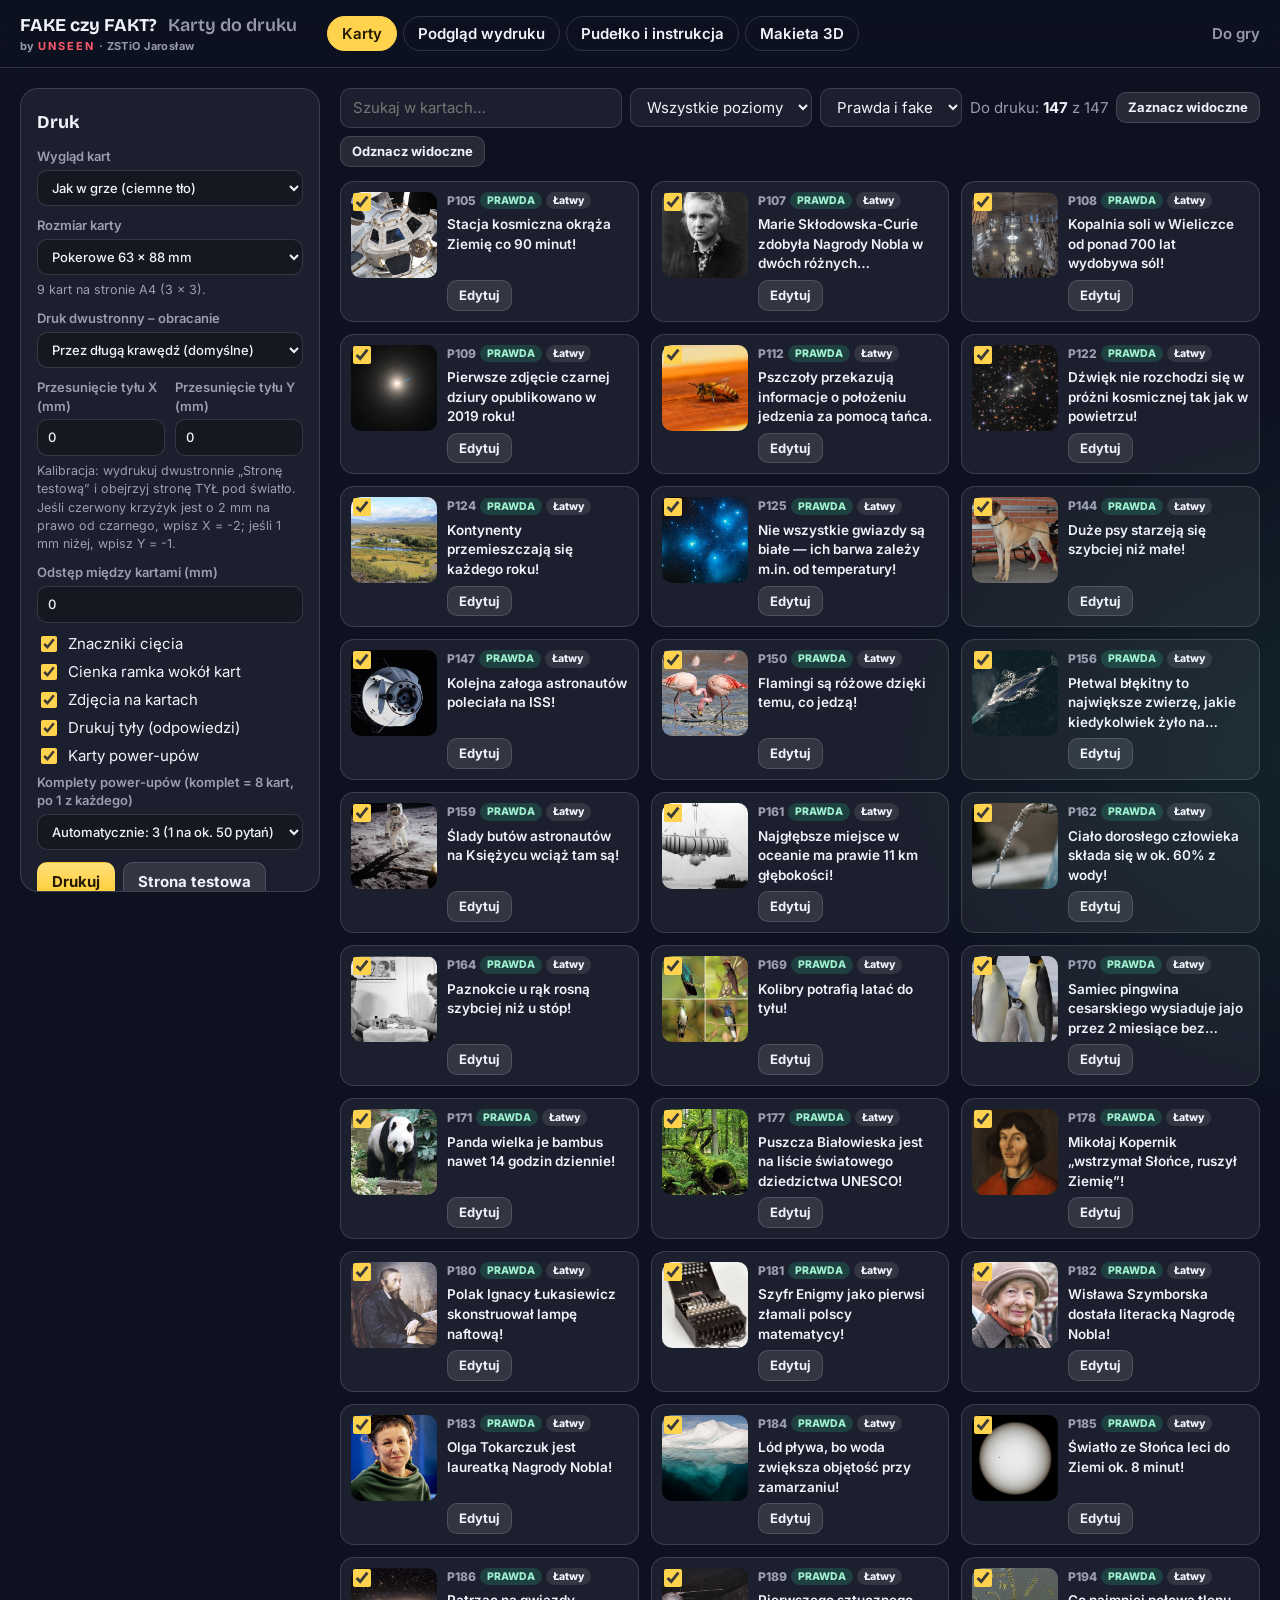
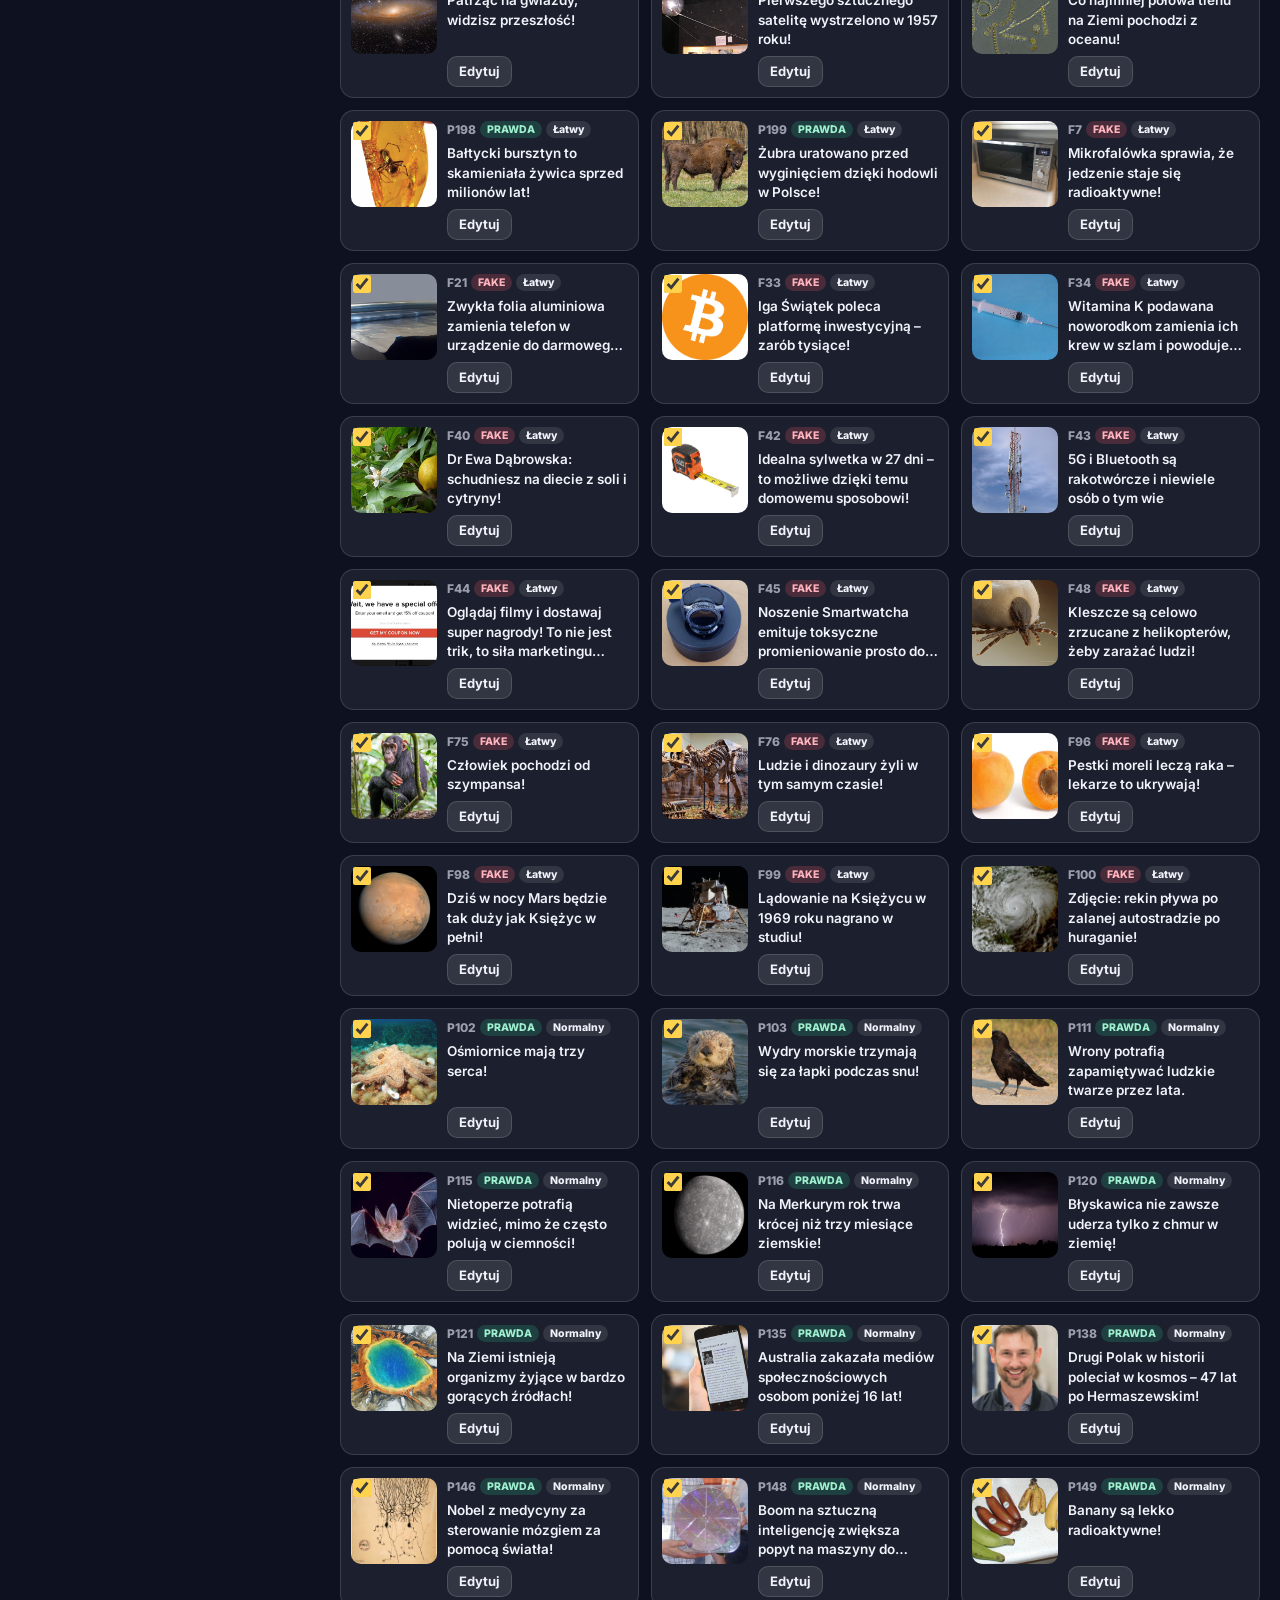
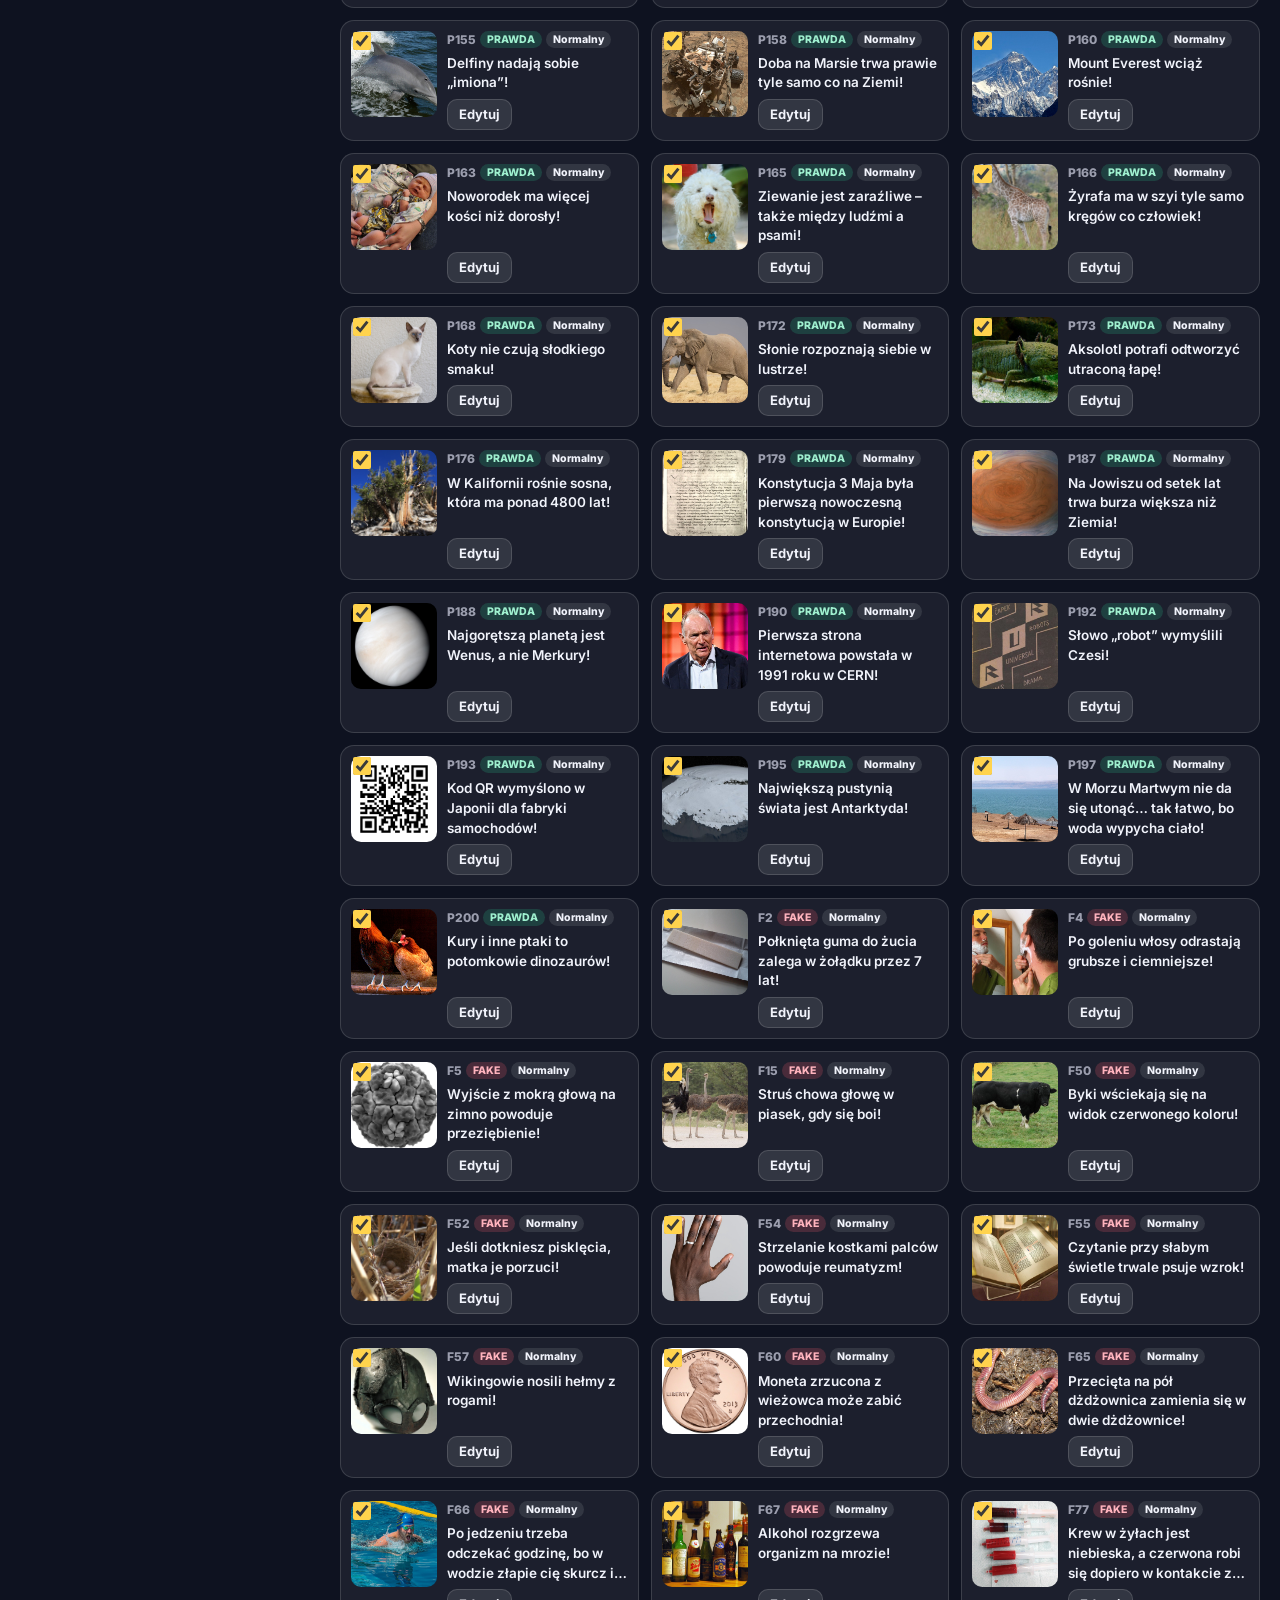
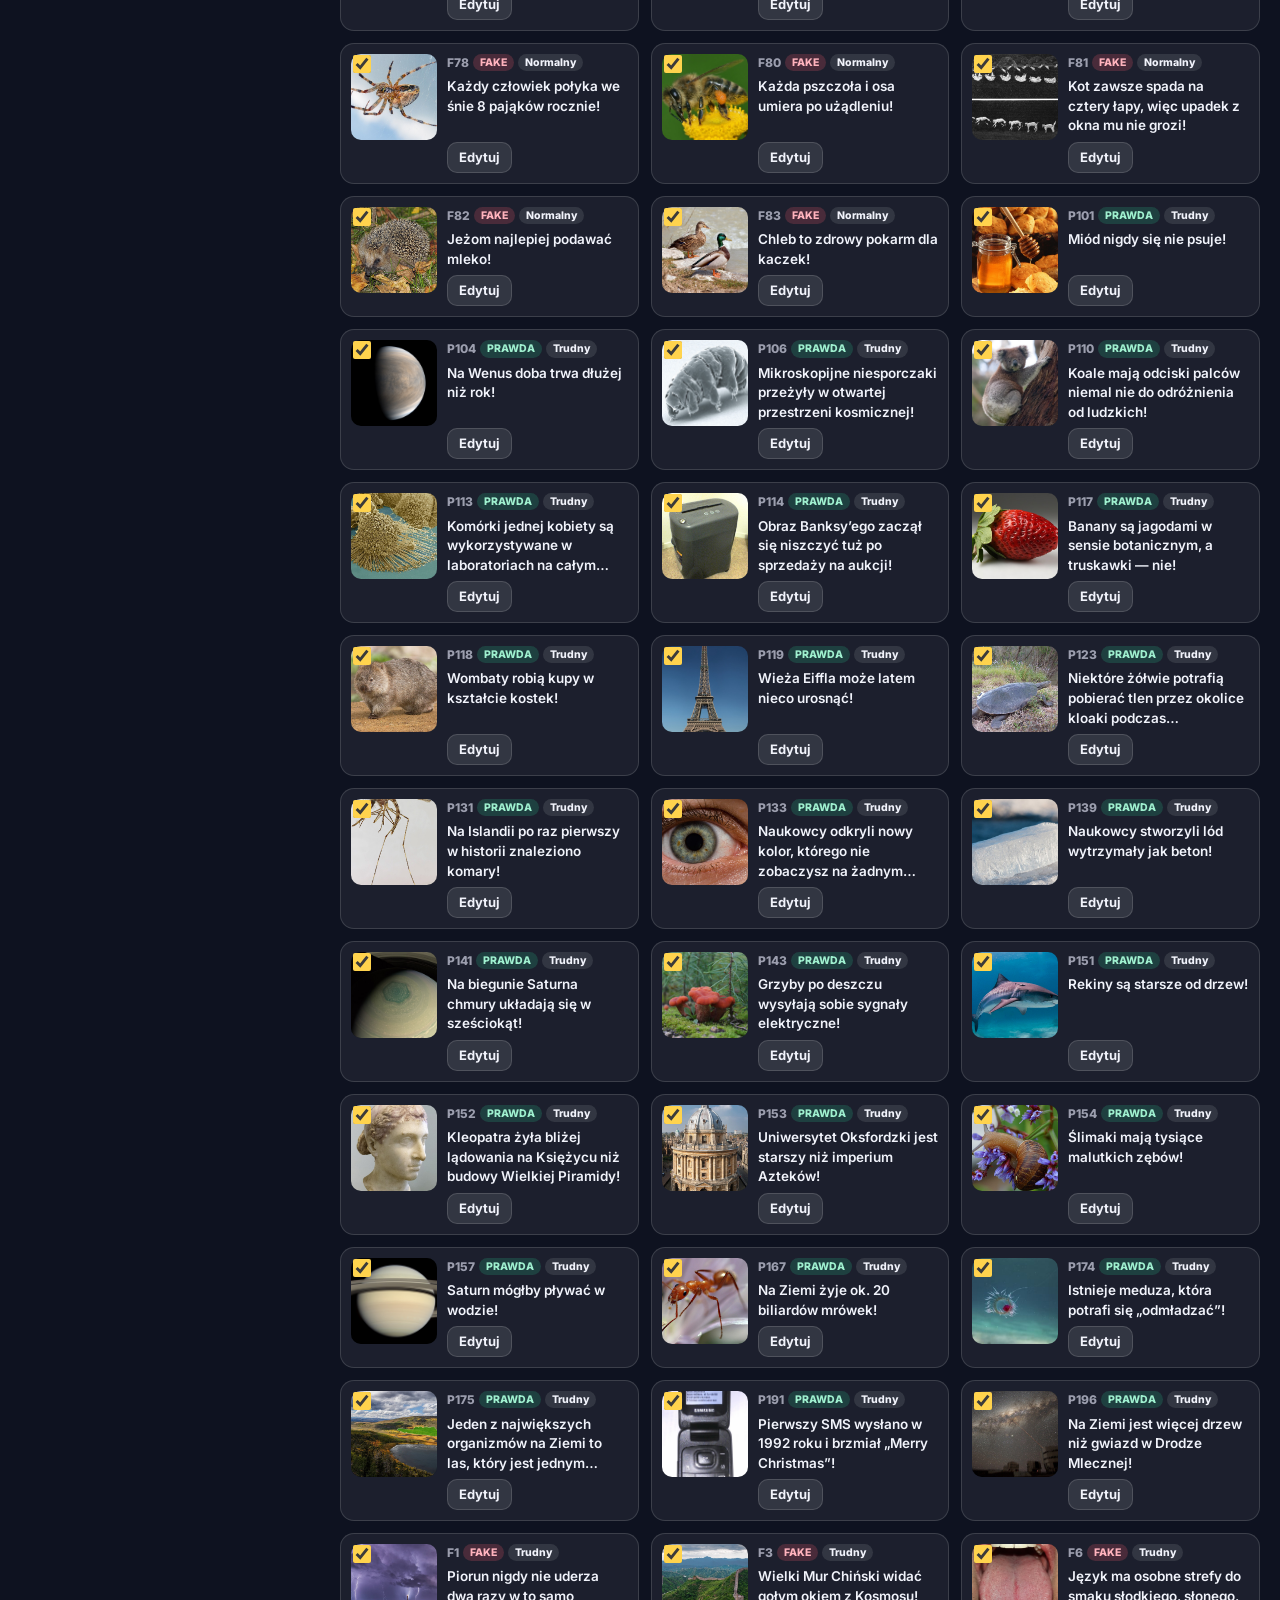
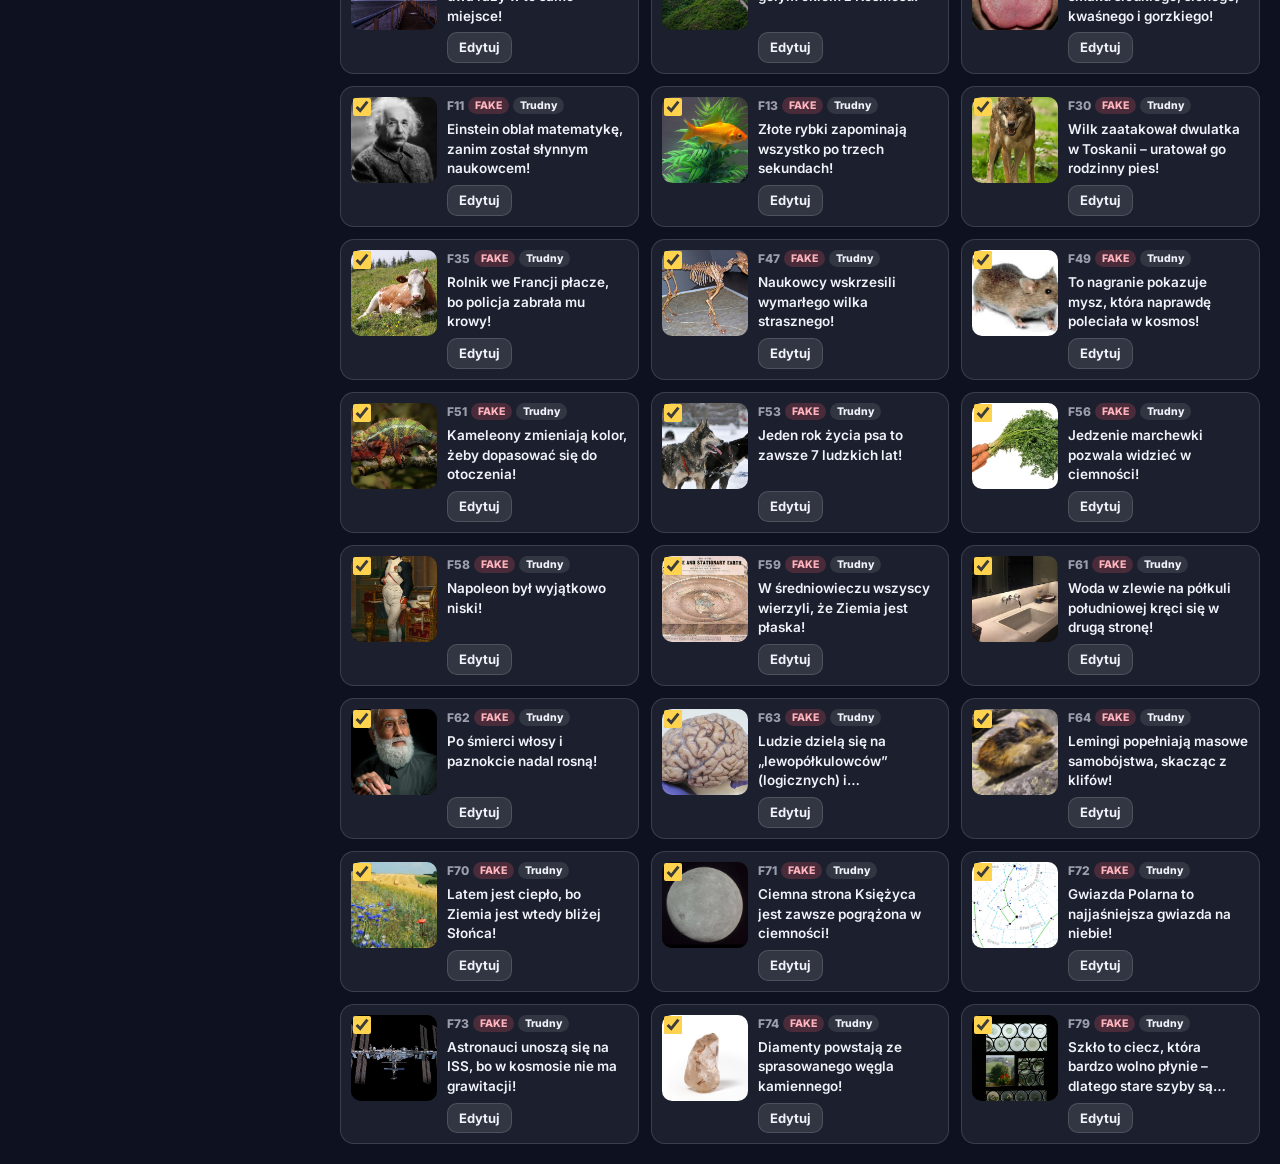
==== admin.html @ ab2c1db5 "Ikona strony z logo gry (F z ułamkiem E/T) favicon.ico, ikony PNG 32/192 i apple-touch-icon w kolora" ====
<!DOCTYPE html>
<html lang="pl">
<head>
  <meta charset="UTF-8">
  <meta name="viewport" content="width=device-width, initial-scale=1.0">
  <meta name="robots" content="noindex, nofollow">
  <meta name="author" content="UNSEEN – ZSTiO Jarosław">
  <title>Karty do druku – FAKE czy FAKT?</title>
  <link rel="icon" href="favicon.ico" sizes="48x48">
  <link rel="icon" type="image/png" sizes="32x32" href="ikona-32.png">
  <link rel="icon" type="image/png" sizes="192x192" href="ikona-192.png">
  <link rel="apple-touch-icon" href="apple-touch-icon.png">
  <link rel="preconnect" href="https://fonts.googleapis.com">
  <link rel="preconnect" href="https://fonts.gstatic.com" crossorigin>
  <link href="https://fonts.googleapis.com/css2?family=Bricolage+Grotesque:opsz,wght@12..96,600;12..96,700;12..96,800&family=Inter:wght@400;500;600;700&display=swap" rel="stylesheet">
  <link rel="stylesheet" href="admin.css?v=29">
</head>
<body>
  <header class="topbar no-print">
    <div class="brand"><b>FAKE czy FAKT?</b> <span>Karty do druku</span><small class="credit">by <b>UNSEEN</b> · ZSTiO Jarosław</small></div>
    <nav class="tabs" id="tabs">
      <button data-tab="cards" class="on">Karty</button>
      <button data-tab="preview">Podgląd wydruku</button>
      <button data-tab="extras">Pudełko i instrukcja</button>
      <button data-tab="makieta">Makieta 3D</button>
    </nav>
    <a class="back" href="./">Do gry</a>
  </header>

  <div class="layout no-print-layout">
    <aside class="side no-print" id="side"></aside>
    <main class="main">
      <section id="tab-cards" class="no-print"></section>
      <section id="tab-preview" hidden>
        <div class="preview-bar no-print" id="preview-bar"></div>
        <div class="sheets" id="sheets"></div>
      </section>
      <section id="tab-makieta" hidden>
        <div class="preview-bar no-print" id="makieta-bar"></div>
        <div id="makieta"></div>
      </section>
      <section id="tab-extras" hidden>
        <div class="preview-bar no-print" id="extras-bar"></div>
        <div class="sheets" id="extras"></div>
      </section>
    </main>
  </div>

  <dialog id="editor" class="editor no-print"></dialog>
  <input type="file" id="import-file" accept="application/json,.json" hidden>
  <div id="toast" class="toast no-print" role="status" aria-live="polite"></div>

  <script src="questions.js?v=29"></script>
  <script src="powerups.js?v=29"></script>
  <script src="dodatki.js?v=31"></script>
  <script src="makieta.js?v=29"></script>
  <script src="admin.js?v=29"></script>
</body>
</html>
---- admin.css ----
/* ═════════ Strona z kartami do druku ═════════ */
:root {
  --bg: #0e1220;
  --panel: rgba(255, 255, 255, .06);
  --panel-2: rgba(255, 255, 255, .1);
  --edge: rgba(255, 255, 255, .14);
  --text: #f1f3fb;
  --muted: rgba(235, 238, 255, .62);
  --fake: #ff5a6e;
  --real: #2fd69a;
  --accent: #ffd34d;
  /* kolory na wydruku */
  --ink: #15171c;
  --p-fake: #d6343b;
  --p-real: #12844f;
  --p-gold: #e8b100;
  color-scheme: dark;
}
* { box-sizing: border-box; }
html, body { margin: 0; }
body {
  font-family: Inter, system-ui, -apple-system, Segoe UI, Roboto, sans-serif;
  background:
    radial-gradient(900px 500px at 0% -10%, rgba(255, 90, 110, .14), transparent 60%),
    radial-gradient(900px 600px at 110% 10%, rgba(47, 214, 154, .1), transparent 60%),
    var(--bg);
  color: var(--text);
  font-size: 15px;
  line-height: 1.45;
  min-height: 100vh;
}
button, input, select, textarea { font: inherit; color: inherit; }
[hidden] { display: none !important; }

/* ── pasek górny ── */
.topbar {
  position: sticky; top: 0; z-index: 5; display: flex; align-items: center; gap: 18px; padding: 12px 20px;
  background: rgba(14, 18, 32, .85); backdrop-filter: blur(14px); -webkit-backdrop-filter: blur(14px); border-bottom: 1px solid var(--edge);
}
.brand { font-family: "Bricolage Grotesque", Inter, sans-serif; font-size: 18px; }
.brand span { color: var(--muted); margin-left: 6px; font-weight: 600; }
.brand .credit { display: block; font-family: Inter, sans-serif; font-size: 11px; font-weight: 700; letter-spacing: .04em; color: var(--muted); margin-top: 1px; }
.brand .credit b { color: var(--fake); letter-spacing: .18em; }
.tabs { display: flex; gap: 6px; margin-left: 12px; }
.tabs button { background: transparent; border: 1px solid var(--edge); border-radius: 999px; padding: 6px 14px; cursor: pointer; font-weight: 600; }
.tabs button.on { background: var(--accent); color: #241a00; border-color: var(--accent); }
.back { margin-left: auto; color: var(--muted); text-decoration: none; font-weight: 600; }
.back:hover { color: var(--text); }

.layout { display: grid; grid-template-columns: 300px 1fr; gap: 20px; padding: 20px; align-items: start; }
.side { position: sticky; top: 76px; max-height: calc(100vh - 96px); overflow: auto; background: var(--panel); border: 1px solid var(--edge); border-radius: 18px; padding: 16px; }
.side h2 { font-family: "Bricolage Grotesque", Inter, sans-serif; font-size: 18px; margin: 4px 0 12px; }
.side h2:not(:first-child) { margin-top: 22px; }
.fld { display: block; font-size: 13px; font-weight: 600; color: var(--muted); margin-bottom: 10px; }
.fld input, .fld select, .fld textarea {
  display: block; width: 100%; margin-top: 4px; padding: 8px 10px; border-radius: 10px;
  background: rgba(0, 0, 0, .25); border: 1px solid var(--edge); color: var(--text); font-weight: 500;
}
.fld textarea { resize: vertical; line-height: 1.4; }
.fld input:focus, .fld select:focus, .fld textarea:focus { outline: none; border-color: var(--accent); }
.fld.inline { display: flex; align-items: center; justify-content: space-between; gap: 10px; }
.fld.inline input { width: 70px; margin: 0; }
.row2 { display: grid; grid-template-columns: 1fr 1fr; gap: 10px; }
.chk { display: flex; align-items: center; gap: 8px; margin: 6px 0; cursor: pointer; }
.chk input { width: 16px; height: 16px; accent-color: var(--accent); }
.hint { font-size: 12.5px; color: var(--muted); margin: -4px 0 10px; }
.btns { display: flex; gap: 8px; flex-wrap: wrap; margin-top: 12px; }
.btns.col { flex-direction: column; }
.btn {
  border: 1px solid var(--edge); background: var(--panel-2); border-radius: 10px; padding: 8px 14px; font-weight: 700; cursor: pointer;
  transition: filter .15s, background .15s;
}
.btn:hover { background: rgba(255, 255, 255, .16); }
.btn.primary { background: linear-gradient(180deg, #ffe07a, #ffc928); color: #241a00; border-color: transparent; }
.btn.primary:hover { filter: brightness(1.06); }
.btn.danger { color: #ffb3bd; border-color: rgba(255, 90, 110, .45); }
.btn.small { padding: 5px 11px; font-size: 13px; }

/* ── lista kart ── */
.filters { display: flex; flex-wrap: wrap; gap: 8px; align-items: center; margin-bottom: 14px; }
.filters input[type=search], .filters select { padding: 8px 12px; border-radius: 10px; background: var(--panel); border: 1px solid var(--edge); }
.filters input[type=search] { min-width: 240px; flex: 1; }
.count { color: var(--muted); margin-left: auto; }
.count b { color: var(--text); }
.grid { display: grid; grid-template-columns: repeat(auto-fill, minmax(260px, 1fr)); gap: 12px; }
.item { position: relative; display: flex; gap: 10px; background: var(--panel); border: 1px solid var(--edge); border-radius: 14px; padding: 10px; transition: opacity .15s; }
.item.off { opacity: .45; }
.pick { position: absolute; top: 8px; left: 8px; z-index: 1; }
.pick input { width: 18px; height: 18px; accent-color: var(--accent); cursor: pointer; }
.mini { flex: none; width: 86px; height: 86px; border-radius: 10px; overflow: hidden; background: rgba(0, 0, 0, .3); cursor: pointer; }
.mini img { width: 100%; height: 100%; object-fit: cover; display: block; }
.noimg { height: 100%; display: grid; place-items: center; font-size: 11px; color: var(--muted); text-align: center; }
.meta { min-width: 0; display: flex; flex-direction: column; gap: 6px; }
.tags { display: flex; flex-wrap: wrap; gap: 4px; align-items: center; }
.nr { font-weight: 800; font-size: 12px; color: var(--muted); }
.tag { font-size: 10.5px; font-weight: 800; padding: 1px 7px; border-radius: 999px; background: var(--panel-2); }
.tag.fake { background: rgba(255, 90, 110, .2); color: #ffb3bd; }
.tag.real { background: rgba(47, 214, 154, .18); color: #9ff0cf; }
.tag.edit { background: rgba(255, 211, 77, .2); color: var(--accent); }
.tx { margin: 0; font-size: 13.5px; font-weight: 600; display: -webkit-box; -webkit-line-clamp: 3; -webkit-box-orient: vertical; overflow: hidden; }
.meta .btn { align-self: flex-start; margin-top: auto; }
.empty { color: var(--muted); }

/* ── podgląd wydruku ── */
.preview-bar { display: flex; flex-wrap: wrap; gap: 10px 14px; align-items: center; margin-bottom: 14px; }
.preview-bar .hint { margin: 0; flex-basis: 100%; }
.testinfo { color: var(--accent); }
.sheets { display: flex; flex-direction: column; align-items: center; gap: 28px; zoom: .62; padding-bottom: 40px; }
.sheet {
  position: relative; width: 210mm; height: 297mm; background: #fff; overflow: hidden; flex: none;
  box-shadow: 0 10px 40px rgba(0, 0, 0, .5);
}
.sheet::before {
  content: attr(data-label); position: absolute; top: -26px; left: 0; font: 700 15px Inter, sans-serif; color: var(--muted);
}
.sheet { overflow: visible; }
.sheet-in { position: absolute; inset: 0; }
.cell { position: absolute; overflow: hidden; }
.sheet.outline .cell { outline: 0.2mm solid #c8c8c8; outline-offset: -0.1mm; }
.mark { position: absolute; background: #000; }
.sheet-foot { position: absolute; bottom: 5mm; font: 600 7pt Inter, sans-serif; color: #a3a6ad; letter-spacing: .04em; white-space: nowrap; }
.mark.v { width: 0.2mm; }
.mark.h { height: 0.2mm; }

/* ═════════ Karta (w milimetrach i punktach – tak samo na ekranie i na papierze) ═════════
   Dwa warianty: .dark – jak w grze (granat, czerwono-zielona poświata, biały „post”),
                 .light – oszczędny (białe tło, mniej tuszu). */
.card {
  position: relative; width: 100%; height: 100%; overflow: hidden;
  font-family: Inter, sans-serif; display: flex; flex-direction: column; padding: 3mm 3.2mm 2.6mm;
  -webkit-print-color-adjust: exact; print-color-adjust: exact;
  --c-bg: #fff; --c-text: var(--ink); --c-muted: #7a7f8c; --c-line: #e1e3ea;
  background: var(--c-bg); color: var(--c-text);
}
.card.dark {
  --c-text: #f1f3fb; --c-muted: rgba(235, 238, 255, .62); --c-line: rgba(255, 255, 255, .16);
  background:
    radial-gradient(48mm 42mm at 0% 0%, rgba(255, 90, 110, .55), transparent 72%),
    radial-gradient(52mm 46mm at 100% 100%, rgba(47, 214, 154, .42), transparent 72%),
    radial-gradient(40mm 40mm at 100% 0%, rgba(120, 90, 255, .22), transparent 70%),
    #0e1220;
}
.c-top { display: flex; justify-content: space-between; align-items: center; flex: none; }
.c-logo { font-family: "Bricolage Grotesque", Inter, sans-serif; font-weight: 800; font-size: 10pt; letter-spacing: -.03em; display: inline-flex; align-items: center; line-height: 1; color: var(--c-text); }
.c-frac { display: inline-flex; flex-direction: column; align-items: center; font-size: 5.6pt; line-height: .9; margin-left: .3mm; }
.c-frac i { font-style: normal; }
.c-frac .e { color: var(--p-fake); }
.c-frac .t { color: var(--p-real); }
.dark .c-frac .e { color: #ff6b7d; }
.dark .c-frac .t { color: #3ee0a5; }
.c-frac b { display: block; width: 2.6mm; height: .35mm; background: currentColor; margin: .25mm 0; }
.c-title { font-family: "Bricolage Grotesque", Inter, sans-serif; font-weight: 800; font-size: 9.5pt; letter-spacing: -.01em; line-height: 1; white-space: nowrap; }
.c-title .f { color: var(--p-fake); }
.c-title .t { color: var(--p-real); }
.c-title .czy { font-family: Inter, sans-serif; font-size: 6.5pt; font-weight: 700; color: var(--c-muted); }
.dark .c-title .f { color: #ff6b7d; }
.dark .c-title .t { color: #3ee0a5; }
.c-nr { font-size: 6.3pt; font-weight: 700; color: var(--c-muted); letter-spacing: .04em; }
.c-foot { display: flex; align-items: center; gap: 1.2mm; font-size: 5.4pt; color: var(--c-muted); margin-top: 1.6mm; flex: none; }
.c-credit { margin-left: auto; font-size: 5pt; font-weight: 700; letter-spacing: .03em; color: var(--c-muted); font-style: normal; white-space: nowrap; }
.c-credit b { font-weight: 800; color: var(--p-fake); letter-spacing: .14em; }
.dark .c-credit b { color: #ff6b7d; }
.c-lvl { display: inline-flex; gap: .6mm; }
.c-lvl i { width: 1.6mm; height: 1.6mm; border-radius: 50%; border: .25mm solid currentColor; }
.c-lvl i.on { background: currentColor; }

/* przód pytania: biały „post” jak w grze */
.c-post { flex: 1 1 auto; min-height: 0; display: flex; flex-direction: column; margin-top: 2.2mm; }
.dark .c-post {
  background: #f7f8fc; color: var(--ink); border-radius: 2.6mm; padding: 2.4mm 2.4mm 2.2mm;
  box-shadow: 0 1.2mm 3mm rgba(0, 0, 0, .35);
}
.c-author { display: flex; align-items: center; gap: 1.6mm; margin-bottom: 1.6mm; flex: none; }
.c-av { width: 5.4mm; height: 5.4mm; border-radius: 50%; display: grid; place-items: center; color: #fff; font-weight: 800; font-size: 7pt; flex: none; }
.c-who { display: flex; flex-direction: column; line-height: 1.15; min-width: 0; }
.c-who b { font-size: 6.8pt; }
.c-who small { font-size: 5.6pt; color: #7a7f8c; }
/* tekst ma stałe miejsce (maks. 26 mm, czcionka zmniejsza się, gdy trzeba); zdjęcie wypełnia resztę */
.c-text { font-family: "Bricolage Grotesque", Inter, sans-serif; font-weight: 700; line-height: 1.18; letter-spacing: -.01em; flex: none; overflow: hidden; max-height: 26mm; }
.no-img .c-text { flex: 1 1 auto; max-height: none; }
.c-img { flex: 1 1 0; min-height: 12mm; margin-top: 2mm; border-radius: 1.8mm; overflow: hidden; background: #e6e9f2; }
.c-img img { width: 100%; height: 100%; object-fit: cover; display: block; }
.c-ask { display: flex; align-items: center; justify-content: center; gap: 1.6mm; flex: none; padding-top: 2mm; }
.c-ask span { font-weight: 800; font-size: 7.2pt; padding: 1mm 2.4mm; border-radius: 1.4mm; }
.c-ask .czy { font-size: 6pt; color: var(--c-muted); padding: 0; font-weight: 600; }
.light .c-ask .f { color: var(--p-fake); border: .35mm solid var(--p-fake); }
.light .c-ask .r { color: var(--p-real); border: .35mm solid var(--p-real); }
.dark .c-ask .f { background: linear-gradient(180deg, #ff7f8e, #f2445b); color: #fff; }
.dark .c-ask .r { background: linear-gradient(180deg, #5af0bb, #1fc887); color: #00331f; }

/* tył pytania */
.light.q-back { border-top: 3mm solid var(--p-fake); padding-top: 2.4mm; }
.light.q-back.real { border-top-color: var(--p-real); }
.b-stamp {
  align-self: center; margin: 3mm 0; transform: rotate(-6deg); flex: none;
  font-family: "Bricolage Grotesque", Inter, sans-serif; font-weight: 800; font-size: 17pt; letter-spacing: .04em;
  padding: .6mm 4mm; border: .9mm solid var(--p-fake); color: var(--p-fake); border-radius: 1.6mm;
}
.q-back.real .b-stamp { color: var(--p-real); border-color: var(--p-real); }
.dark .b-stamp { background: #f7f8fc; box-shadow: 0 1mm 3mm rgba(0, 0, 0, .35); }
.b-panel { flex: 1 1 auto; min-height: 0; display: flex; flex-direction: column; }
.dark .b-panel {
  background: rgba(255, 255, 255, .09); border: .3mm solid rgba(255, 255, 255, .2); border-radius: 2.4mm; padding: 2.2mm 2.4mm;
  box-shadow: inset 0 .3mm 0 rgba(255, 255, 255, .18);
}
.b-text { flex: 1 1 auto; min-height: 0; overflow: hidden; line-height: 1.32; }
.b-text b { font-weight: 800; }
.dark .b-text b { color: #ffd34d; }
.b-src { flex: none; font-size: 6pt; color: var(--c-muted); margin-top: 1.8mm; padding-top: 1.2mm; border-top: .25mm solid var(--c-line); word-break: break-all; }

/* power-upy */
.pu-front .pu-panel { flex: 1 1 auto; min-height: 0; display: flex; flex-direction: column; align-items: center; text-align: center; margin-top: 2.4mm; padding: 2mm 2.4mm; border-radius: 2.6mm; }
.light.pu-front { border: 1.6mm solid var(--p-real); padding: 2mm 2.4mm 2mm; }
.light.pu-front.atak { border-color: var(--p-fake); }
.light.pu-front .pu-panel { margin-top: 0; padding: 0; }
.dark.pu-front .pu-panel {
  background: rgba(255, 255, 255, .09); border: .4mm solid rgba(47, 214, 154, .7);
  box-shadow: inset 0 .3mm 0 rgba(255, 255, 255, .2), 0 0 4mm rgba(47, 214, 154, .25);
}
.dark.pu-front.atak .pu-panel { border-color: rgba(255, 90, 110, .75); box-shadow: inset 0 .3mm 0 rgba(255, 255, 255, .2), 0 0 4mm rgba(255, 90, 110, .25); }
.pu-ico { font-size: 28pt; line-height: 1; margin: 4mm 0 2.6mm; }
.pu-nm { font-family: "Bricolage Grotesque", Inter, sans-serif; font-weight: 800; font-size: 13pt; line-height: 1.1; }
.pu-ds { flex: 1 1 auto; min-height: 0; overflow: hidden; margin-top: 2mm; line-height: 1.3; color: var(--c-muted); }
.light .pu-ds { color: #333844; }
.pu-tp { flex: none; font-size: 6.3pt; font-weight: 800; text-transform: uppercase; letter-spacing: .06em; color: var(--p-real); }
.pu-front.atak .pu-tp { color: var(--p-fake); }
.dark .pu-tp { color: #3ee0a5; }
.dark.pu-front.atak .pu-tp { color: #ff6b7d; }
.pu-back { padding: 0; }
.pb-in {
  position: absolute; inset: 0; display: flex; flex-direction: column; align-items: center; justify-content: center; gap: 2mm;
  background:
    radial-gradient(40mm 36mm at 0% 0%, rgba(255, 90, 110, .5), transparent 72%),
    radial-gradient(44mm 40mm at 100% 100%, rgba(47, 214, 154, .4), transparent 72%),
    #151a33;
  color: #fff;
}
.light .pb-in { background: #fff; color: var(--ink); border: 1.6mm solid var(--ink); }
.pb-in > span { font-size: 26pt; }
.pb-in > b { font-family: "Bricolage Grotesque", Inter, sans-serif; font-size: 15pt; letter-spacing: .14em; }
.pb-in .c-logo { color: inherit; font-size: 17pt; }
.pb-in .c-credit { position: absolute; bottom: 3mm; left: 0; right: 0; text-align: center; margin: 0; color: inherit; opacity: .7; }
.pb-in .c-credit b { color: #ff6b7d; }
.light .pb-in .c-credit b { color: var(--p-fake); }

/* strona testowa: krzyżyk na środku każdej karty */
.card.test { align-items: center; justify-content: center; gap: 3mm; border: .3mm dashed #999; }
.card.test b { font-size: 12pt; }
.card.test.back b { color: var(--p-fake); }
.cross { position: relative; width: 20mm; height: 20mm; }
.cross::before, .cross::after { content: ""; position: absolute; background: #000; }
.cross::before { left: 50%; top: 0; bottom: 0; width: .3mm; transform: translateX(-50%); }
.cross::after { top: 50%; left: 0; right: 0; height: .3mm; transform: translateY(-50%); }
.card.test.back .cross::before, .card.test.back .cross::after { background: var(--p-fake); }

/* ── edytor ── */
.editor { border: 1px solid var(--edge); border-radius: 18px; padding: 0; background: #151a2d; color: var(--text); width: min(980px, 96vw); max-height: 94vh; }
.editor::backdrop { background: rgba(0, 0, 0, .6); backdrop-filter: blur(3px); }
.ed { display: grid; grid-template-columns: 1fr auto; gap: 20px; padding: 20px; max-height: 94vh; overflow: auto; }
.ed h2 { font-family: "Bricolage Grotesque", Inter, sans-serif; margin: 0 0 6px; }
.ed h3 { font-size: 13px; text-transform: uppercase; letter-spacing: .08em; color: var(--accent); margin: 14px 0 8px; }
.ed-btns { display: flex; gap: 8px; flex-wrap: wrap; margin-top: 14px; }
.ed-btns .sp { flex: 1; }
.ed-prev { display: flex; flex-direction: column; gap: 14px; }
.pv-label { font-size: 12px; font-weight: 700; color: var(--muted); margin-bottom: 4px; }
.pv-card { background: transparent; border-radius: 2mm; overflow: hidden; box-shadow: 0 8px 24px rgba(0, 0, 0, .4); }

.toast {
  position: fixed; left: 50%; bottom: 24px; transform: translate(-50%, 20px); opacity: 0; pointer-events: none;
  background: rgba(0, 0, 0, .8); border: 1px solid var(--edge); padding: 10px 16px; border-radius: 12px; transition: opacity .2s, transform .2s; z-index: 20;
}
.toast.show { opacity: 1; transform: translate(-50%, 0); }

@media (max-width: 900px) {
  .layout { grid-template-columns: 1fr; }
  .side { position: static; max-height: none; }
  .ed { grid-template-columns: 1fr; }
  .sheets { zoom: .42; }
}

/* ═════════ Druk: tylko arkusze, w skali 1:1 ═════════ */
/* ═════════ Karty zasad ═════════ */
.rule .rule-panel { flex: 1 1 auto; min-height: 0; display: flex; flex-direction: column; margin-top: 2mm; border-radius: 2.4mm; padding: 2.2mm 2.4mm; }
.dark.rule .rule-panel { background: rgba(255, 255, 255, .09); border: .3mm solid rgba(255, 255, 255, .2); box-shadow: inset 0 .3mm 0 rgba(255, 255, 255, .18); }
.light.rule .rule-panel { border: .35mm solid #d9dce5; }
.rule-t { flex: none; font-family: "Bricolage Grotesque", Inter, sans-serif; font-weight: 800; font-size: 11.5pt; margin-bottom: 1.4mm; }
.dark .rule-t { color: #ffd34d; }
.rule-b { flex: 1 1 auto; min-height: 0; overflow: hidden; line-height: 1.32; }
.rule-b p { margin: 0 0 1.4mm; }
.rule-b ul, .rule-b ol { margin: 0 0 1.4mm; padding-left: 4mm; }
.rule-b li { margin-bottom: .6mm; }
.rule-b .f, .bx-name .f { color: #ff6b7d; }
.rule-b .r, .bx-name .r { color: #3ee0a5; }
.light .rule-b .f { color: var(--p-fake); }
.light .rule-b .r { color: var(--p-real); }
.r-lead { font-weight: 600; }
.r-meta { font-weight: 800; color: #ffd34d; }
.light .r-meta { color: #8a6d00; }

/* ═════════ Instrukcja A4 ═════════ */
.sheet.a4 { width: 210mm; height: 297mm; }
.instr { padding: 12mm 13mm 10mm; color: var(--ink); font-family: Inter, sans-serif; font-size: 8.6pt; line-height: 1.38; display: flex; flex-direction: column; -webkit-print-color-adjust: exact; print-color-adjust: exact; }
.i-head {
  display: flex; align-items: center; gap: 6mm; padding: 5mm 7mm; border-radius: 4mm; color: #f1f3fb; margin-bottom: 5mm;
  background: radial-gradient(70mm 40mm at 0% 0%, rgba(255, 90, 110, .55), transparent 72%), radial-gradient(80mm 50mm at 100% 100%, rgba(47, 214, 154, .45), transparent 72%), #0e1220;
}
.i-logo { font-family: "Bricolage Grotesque", Inter, sans-serif; font-weight: 800; font-size: 34pt; letter-spacing: -.04em; display: inline-flex; align-items: center; line-height: 1; }
.i-frac { display: inline-flex; flex-direction: column; align-items: center; font-size: .5em; line-height: .9; margin-left: .06em; letter-spacing: 0; }
.i-frac i { font-style: normal; }
.i-frac .e { color: #ff6b7d; }
.i-frac .t { color: #3ee0a5; }
.i-frac b { font: 700 .3em Inter, sans-serif; letter-spacing: .1em; display: flex; align-items: center; gap: .3em; margin: .2em 0 .25em; color: rgba(255, 255, 255, .7); }
.i-frac b::before, .i-frac b::after { content: ""; width: 1.2em; height: 1.5px; background: currentColor; }
.i-title { display: flex; flex-direction: column; gap: 1mm; }
.i-title b { font-family: "Bricolage Grotesque", Inter, sans-serif; font-size: 17pt; }
.i-title span { font-weight: 700; color: #ffd34d; }
.i-title small { font-size: 7.5pt; opacity: .8; }
.i-title small b, .i-foot b { font-size: inherit; color: #ff6b7d; }
.i-cols { columns: 2; column-gap: 7mm; flex: 1 1 auto; }
.instr section { break-inside: avoid; margin-bottom: 3.6mm; }
.instr h3 { font-family: "Bricolage Grotesque", Inter, sans-serif; font-size: 11.5pt; margin: 0 0 1.2mm; color: #0e1220; border-bottom: .4mm solid #ffd34d; padding-bottom: .6mm; }
.instr h3.f { border-color: var(--p-fake); color: var(--p-fake); }
.instr h3.r { border-color: var(--p-real); color: var(--p-real); }
.instr p { margin: 0 0 1.6mm; }
.instr ul, .instr ol { margin: 0 0 1.6mm; padding-left: 5mm; }
.instr li { margin-bottom: .8mm; }
.instr .f { color: var(--p-fake); }
.instr .r { color: var(--p-real); }
.i-note { font-size: 7.6pt; color: #555b68; }
.i-tab { border-collapse: collapse; width: 100%; margin: 1mm 0 1.6mm; font-size: 8.2pt; }
.i-tab th, .i-tab td { border: .25mm solid #c9ccd6; padding: 1mm 2mm; text-align: left; }
.i-tab th { background: #eef0f6; }
.i-foot { flex: none; font-size: 7.6pt; color: #555b68; text-align: center; padding-top: 2mm; border-top: .25mm solid #e1e3ea; }
.i-pu { display: grid; grid-template-columns: 1fr 1fr; gap: 6mm; }
.i-putab { border-collapse: collapse; width: 100%; font-size: 8pt; }
.i-putab td { border-bottom: .25mm solid #e1e3ea; padding: 1.4mm 1mm; vertical-align: top; }
.i-putab td.ic { font-size: 13pt; width: 7mm; }
.i-putab td:nth-child(2) { width: 24mm; }
.i-pu { margin-bottom: 2mm; }
.i-kroki { display: grid; grid-template-columns: repeat(5, 1fr); gap: 2.4mm; margin-top: 1.6mm; }
.i-krok { display: flex; flex-direction: column; align-items: center; text-align: center; gap: .8mm; padding: 3mm 1.6mm; border-radius: 3mm; background: #f3f4f8; border: .25mm solid #e1e3ea; }
.i-krok .ic { font-size: 16pt; line-height: 1.1; }
.i-krok b { font-size: 8.4pt; }
.i-krok small { font-size: 7.2pt; color: #555b68; line-height: 1.25; }
.i-makieta { flex: 1 1 auto; min-height: 0; display: flex; flex-direction: column; }
.i-foto { flex: 1 1 auto; min-height: 0; display: grid; grid-template-columns: 1.35fr 1fr; gap: 3mm; margin-top: 1.6mm; }
.i-foto img { width: 100%; height: 100%; min-height: 0; object-fit: cover; border-radius: 3mm; background: #0e1220; }

/* ═════════ Pudełko ═════════ */
.box { -webkit-print-color-adjust: exact; print-color-adjust: exact; }
.bx-head { position: absolute; top: 8mm; left: 10mm; right: 10mm; font: 600 8pt Inter, sans-serif; color: #555b68; }
.bx-head b { color: var(--ink); }
.bx-legend { position: absolute; bottom: 8mm; left: 10mm; right: 10mm; font: 600 7.5pt Inter, sans-serif; color: #555b68; display: flex; align-items: center; gap: 2mm; }
.bx-legend span { display: inline-block; width: 8mm; height: 0; margin-left: 3mm; }
.lg-cut { border-top: .35mm solid #000; }
.lg-fold { border-top: .35mm dashed #000; }
.lg-tab { height: 3mm !important; background: repeating-linear-gradient(45deg, #ddd 0 1mm, #fff 1mm 2mm); border: .25mm solid #000; }
.bx-net { position: absolute; }
.bx-p { position: absolute; overflow: hidden; }
.bx-in { position: absolute; left: 50%; top: 50%; display: flex; align-items: center; justify-content: center; }
.dark .bx-p, .m-f.dark.bx-p { background: radial-gradient(60% 60% at 0% 0%, rgba(255, 90, 110, .45), transparent 72%), radial-gradient(70% 70% at 100% 100%, rgba(47, 214, 154, .38), transparent 72%), #0e1220; color: #f1f3fb; }
.light .bx-p { background: #fff; color: var(--ink); }
.bx-lines { position: absolute; left: 0; top: 0; overflow: visible; }
.bx-lines .cut { fill: none; stroke: #000; stroke-width: .3; }
.bx-lines .fold { stroke: #000; stroke-width: .25; stroke-dasharray: 1.6 1.2; }
.bx-lines .tab { fill: #e9ebf2; }
.bx-top { width: 100%; height: 100%; display: flex; flex-direction: column; align-items: center; justify-content: center; text-align: center; gap: 2.4mm; padding: 4mm; }
.bx-logo { font-family: "Bricolage Grotesque", Inter, sans-serif; font-weight: 800; font-size: 30pt; letter-spacing: -.04em; display: inline-flex; align-items: center; line-height: 1; }
.bx-logo .i-frac b { color: rgba(255, 255, 255, .7); }
.light .bx-logo .i-frac b { color: #7a7f8c; }
.bx-name { font-family: "Bricolage Grotesque", Inter, sans-serif; font-weight: 800; font-size: 13pt; }
.bx-name .czy { font: 700 .62em Inter, sans-serif; opacity: .75; }
.light .bx-name .f { color: var(--p-fake); }
.light .bx-name .r { color: var(--p-real); }
.bx-tag { font-size: 7.4pt; font-weight: 600; opacity: .85; line-height: 1.3; }
.bx-meta { font-size: 7.6pt; font-weight: 800; color: #ffd34d; line-height: 1.4; }
.light .bx-meta { color: #8a6d00; }
.bx-credit { font-size: 6pt; font-weight: 700; opacity: .8; }
.bx-credit b { color: #ff6b7d; }
.bx-wall { display: flex; flex-direction: column; align-items: center; justify-content: center; gap: 1.2mm; text-align: center; }
.bx-wall.low { align-self: flex-end; }
.bx-logo.sm { font-size: 22pt; }
.bx-wall .bx-name { font-size: 15pt; }
.m-wallbox { display: flex; align-items: center; justify-content: center; }
.bx-bottom { width: 100%; height: 100%; display: flex; flex-direction: column; justify-content: center; align-items: center; text-align: center; gap: 1.6mm; padding: 5mm; font-size: 7pt; line-height: 1.35; }
.bx-bottom p { margin: 0; }

/* ═════════ Ulotka ═════════ */
.ulotka .cell { overflow: hidden; }
.u-cover .bx-top { padding: 3mm; }
.u-cover .bx-logo { font-size: 26pt; }
.u-open { font-size: 7pt; font-weight: 700; opacity: .8; margin-top: 2mm; }
.u-pu { list-style: none; padding: 0 !important; margin: 0; }
.u-pu li { margin-bottom: 1.2mm; }
.u-pu b { display: block; }

/* ═════════ Makieta 3D ═════════ */
#makieta-bar { display: flex; flex-wrap: wrap; gap: 6px; align-items: center; }
.m-view {
  position: relative; height: calc(100vh - 170px); min-height: 420px; border-radius: 18px; overflow: hidden; cursor: grab; touch-action: none;
  perspective: 2400px; display: grid; place-items: center;
  background: radial-gradient(70% 60% at 50% 40%, #f4f5f9, #d5d9e3 70%, #c4c9d5);
}
.m-view:active { cursor: grabbing; }
.m-view.full { position: fixed; inset: 0; height: auto; border-radius: 0; }
.m-world { position: relative; width: 0; height: 0; transform-style: preserve-3d; }
.m-o { position: absolute; left: 0; top: 0; transform-style: preserve-3d; transform-origin: 50% 50%; }
.m-f { position: absolute; left: 0; top: 0; transform-origin: 0 0; overflow: hidden; }
.m-f.top > .card, .m-f.top > .bx-top { width: 100%; height: 100%; }
.m-card .m-f { background: #f7f8fc; }
.m-card .m-f.top { border-radius: 1.2mm; }
.m-edge { width: 100%; height: 100%; background: repeating-linear-gradient(0deg, #fdfdfd 0 .18mm, #c9ccd6 .18mm .3mm); }
.m-f.bx-p { overflow: hidden; backface-visibility: visible; }
.m-boxbg { width: 100%; height: 100%; box-shadow: inset 0 0 6mm rgba(0, 0, 0, .35); }
.m-f.sh-p::after, .m-f.sh-t::after, .m-f.sh-r::after, .m-f.sh-l::after { content: ""; position: absolute; inset: 0; pointer-events: none; }
.m-f.sh-p::after { background: rgba(0, 0, 0, .12); }
.m-f.sh-r::after { background: rgba(0, 0, 0, .32); }
.m-f.sh-l::after { background: rgba(255, 255, 255, .05); }
.m-f.sh-t::after { background: rgba(0, 0, 0, .4); }
.m-shadow { position: absolute; left: 0; top: 0; background: rgba(20, 24, 40, .55); border-radius: 6mm; filter: blur(5mm); }
.m-bill { background: none; overflow: visible; }
.m-disc { border-radius: 50%; background: radial-gradient(circle at 40% 35%, #9a6640, #6d4325 70%); box-shadow: inset 0 0 0 1.2mm #5c381f; }
.m-hg { width: 100%; height: 100%; display: block; }
body.tylko-druk #makieta-bar { display: none !important; }

body.tylko-druk .topbar, body.tylko-druk .side, body.tylko-druk .preview-bar { display: none !important; }
body.tylko-druk .layout { display: block; padding: 0; }
body.tylko-druk .sheets { zoom: 1; gap: 0; }

@page { size: A4 portrait; margin: 0; }
@media print {
  html, body { background: #fff !important; }
  .no-print, .topbar, .side, .preview-bar, #tab-cards, .toast, .editor { display: none !important; }
  .layout { display: block; padding: 0; }
  #tab-preview:not([hidden]), #tab-extras:not([hidden]) { display: block !important; }
  .sheets { zoom: 1 !important; gap: 0; padding: 0; display: block; }
  .sheet { box-shadow: none; overflow: hidden; break-after: page; page-break-after: always; margin: 0; }
  .sheet:last-child { break-after: auto; page-break-after: auto; }
  .sheet::before { display: none; }
}
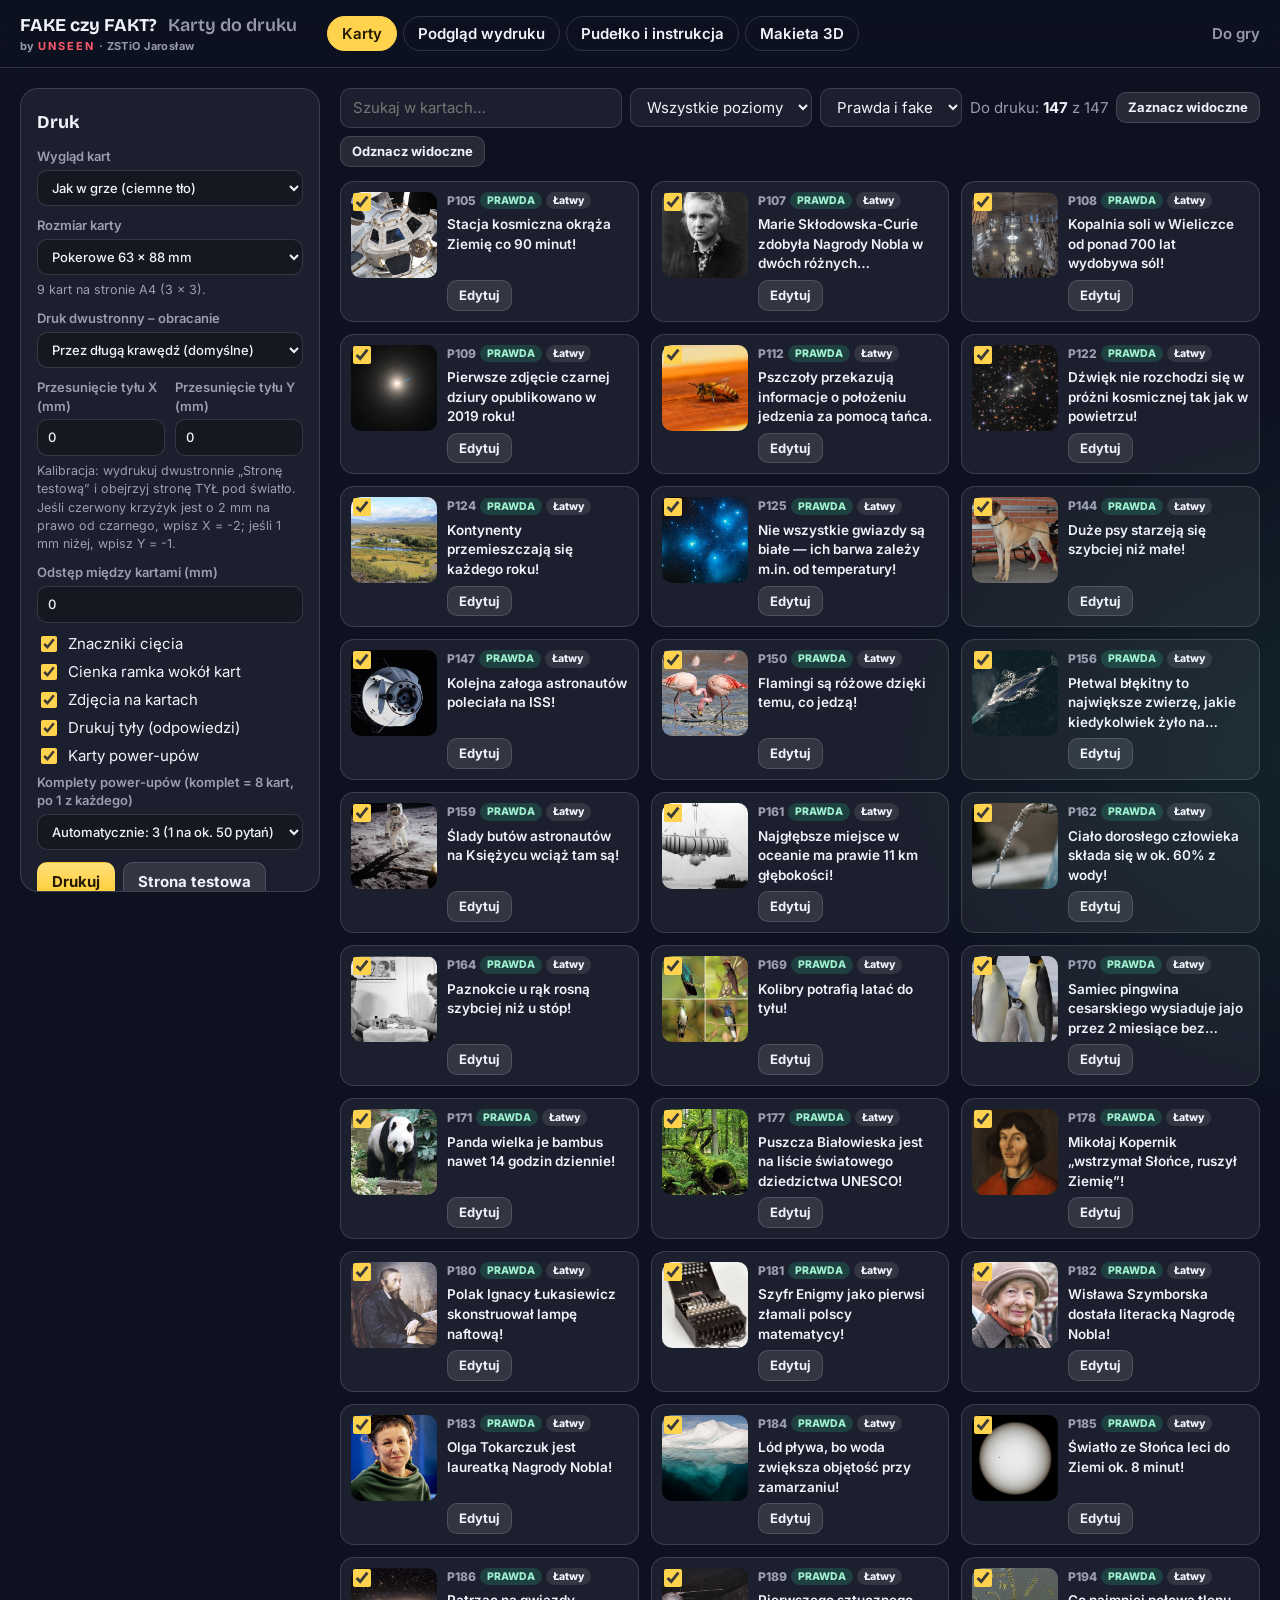
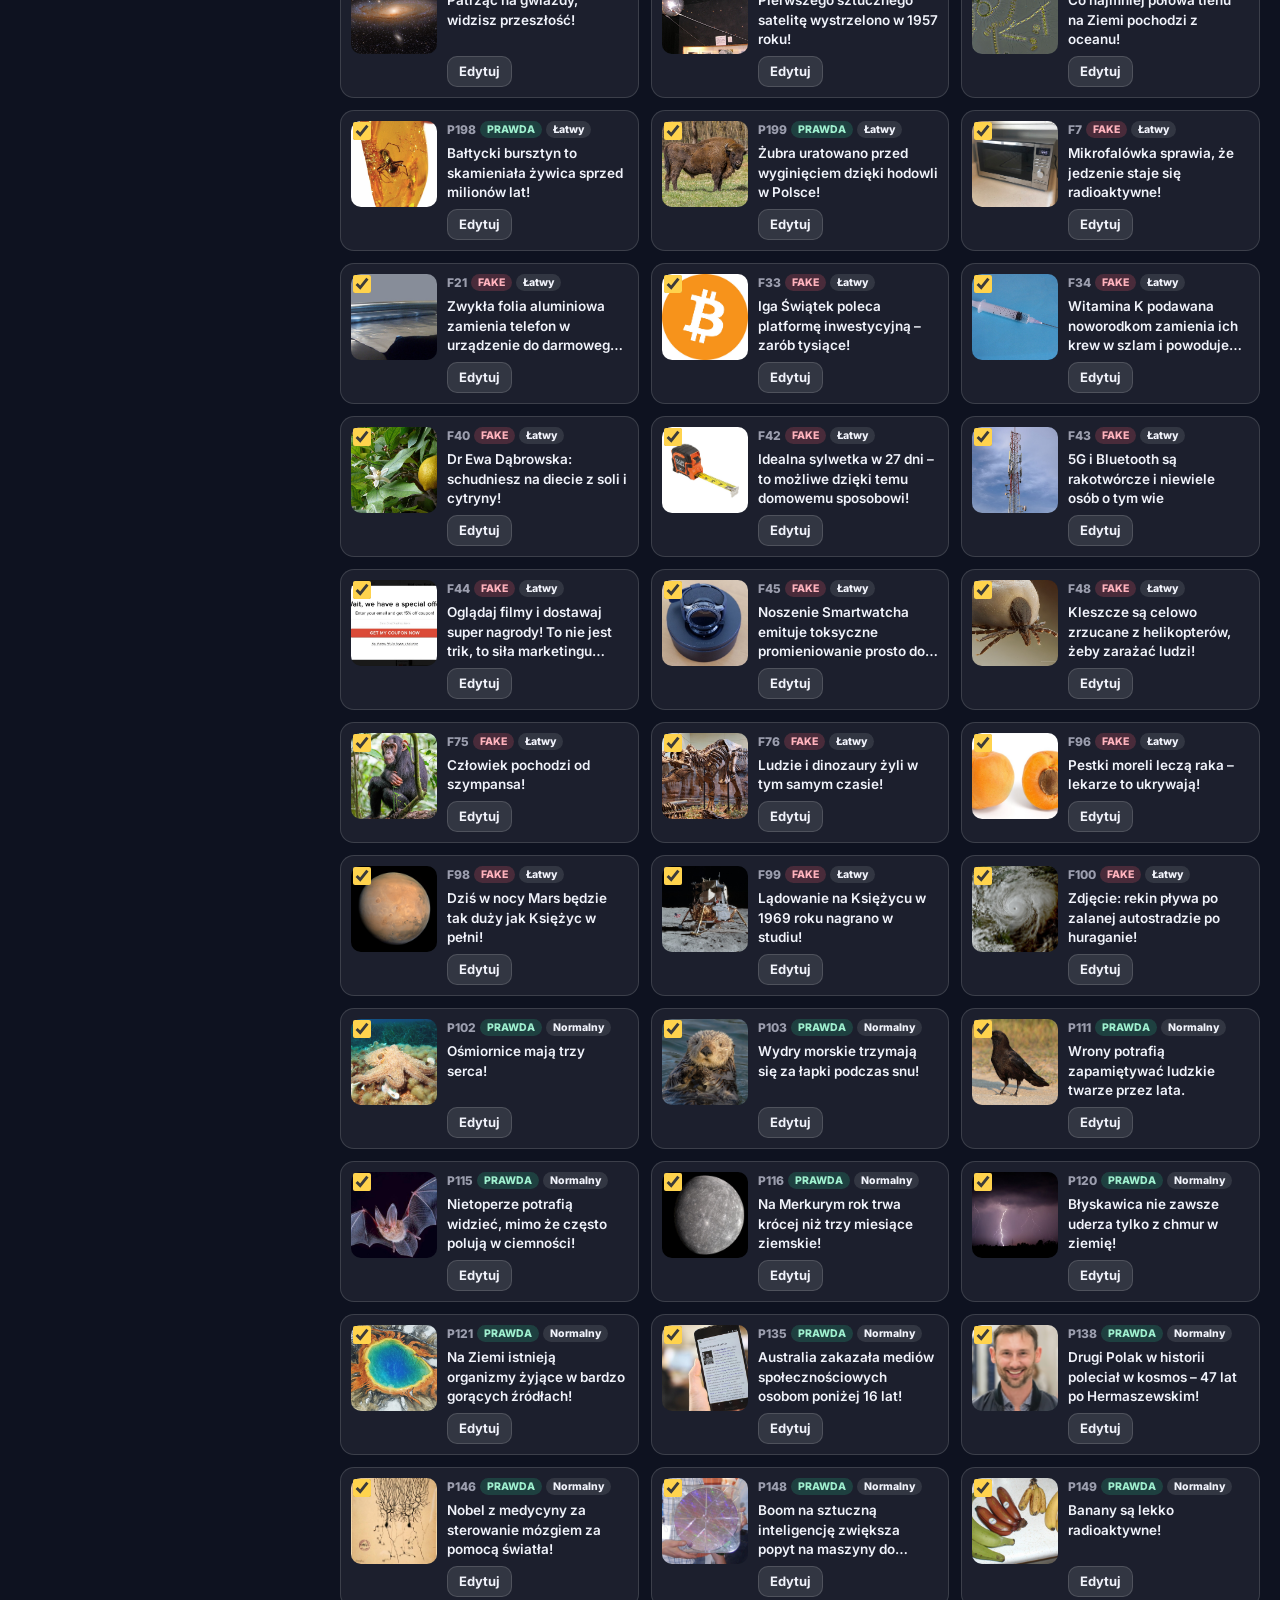
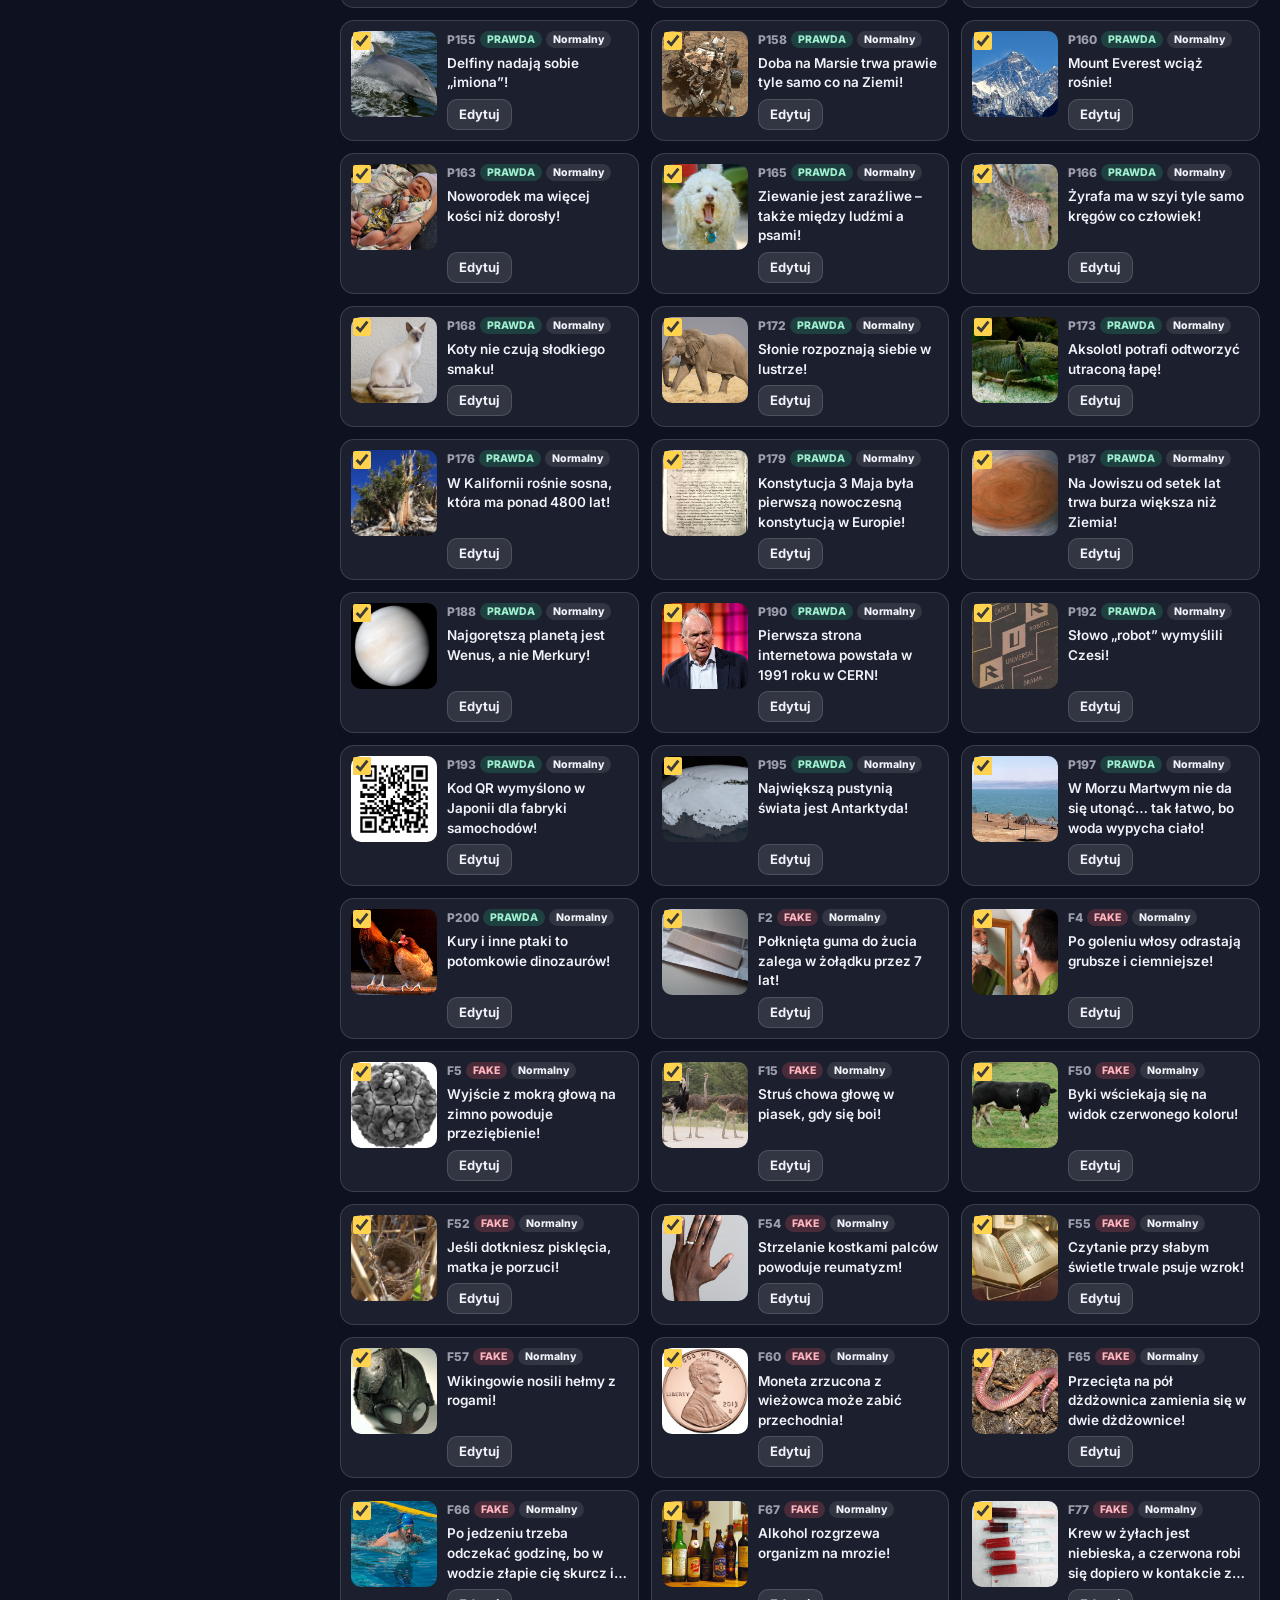
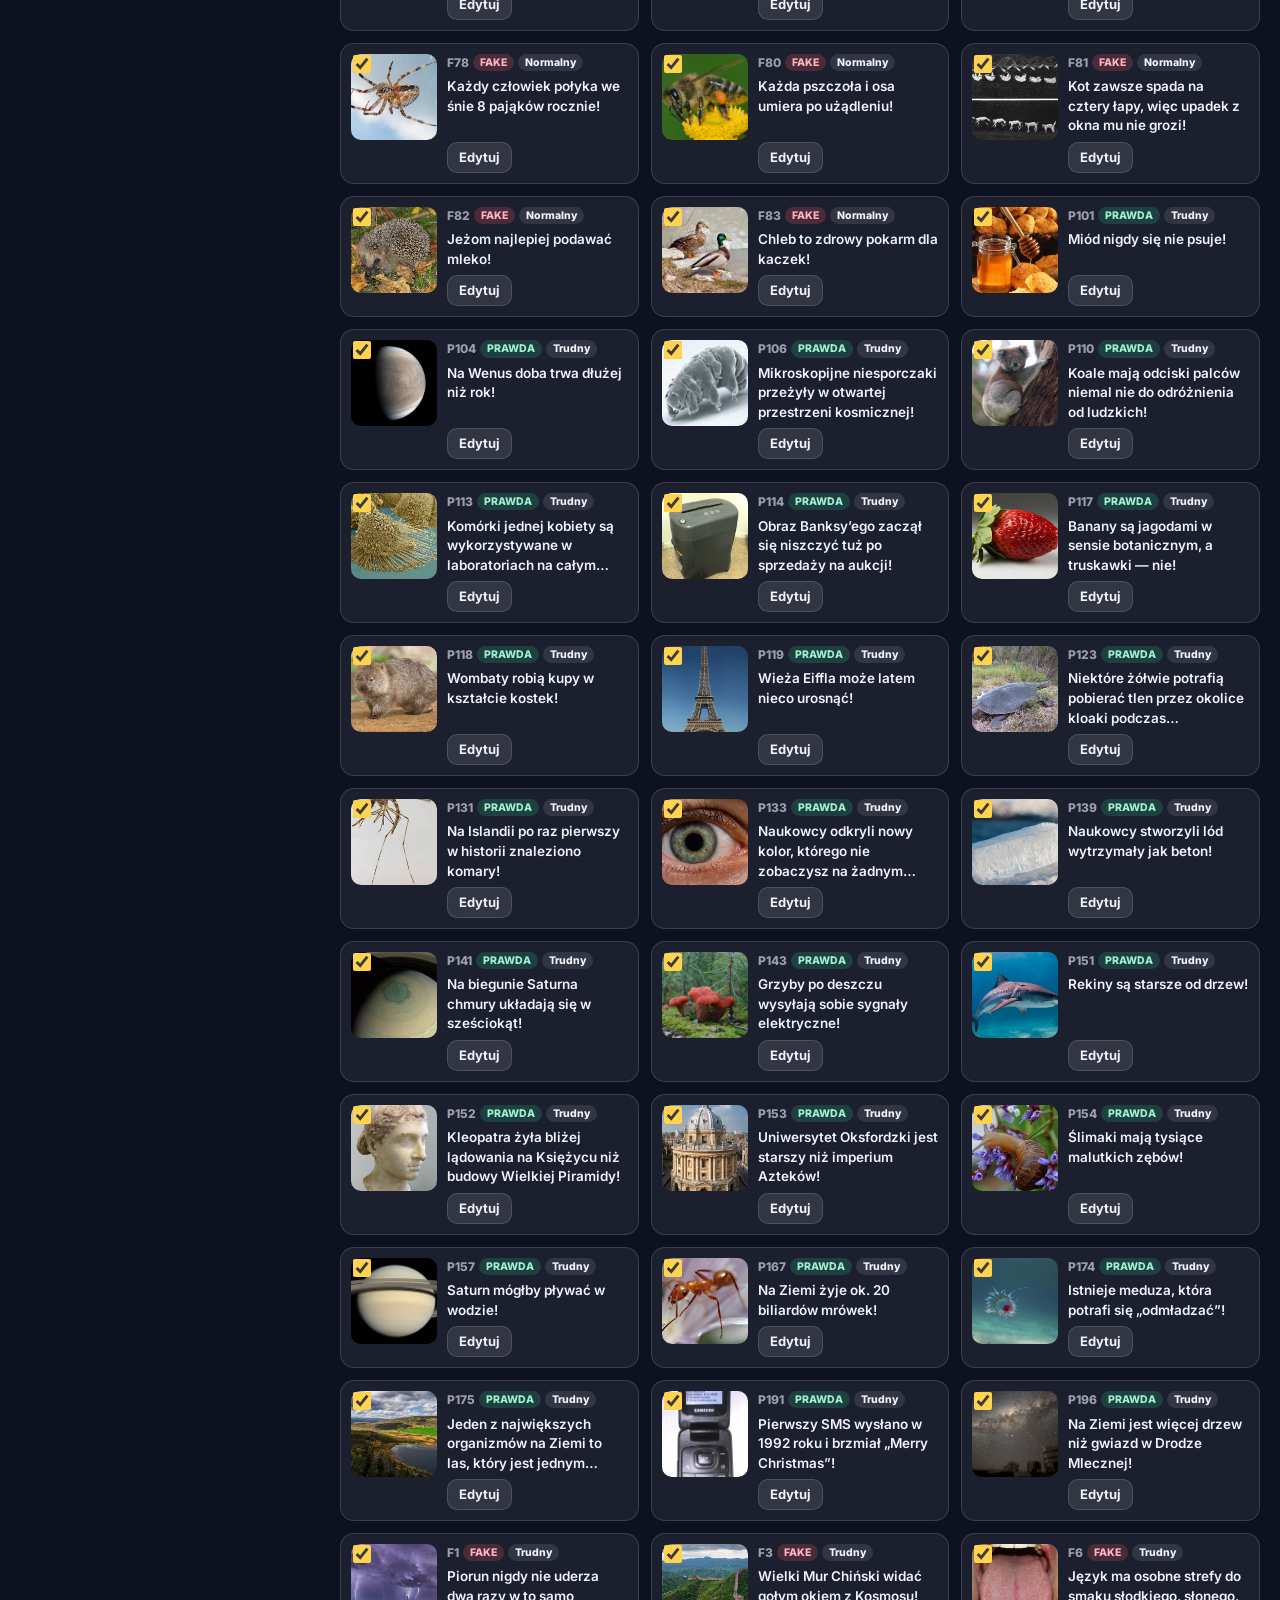
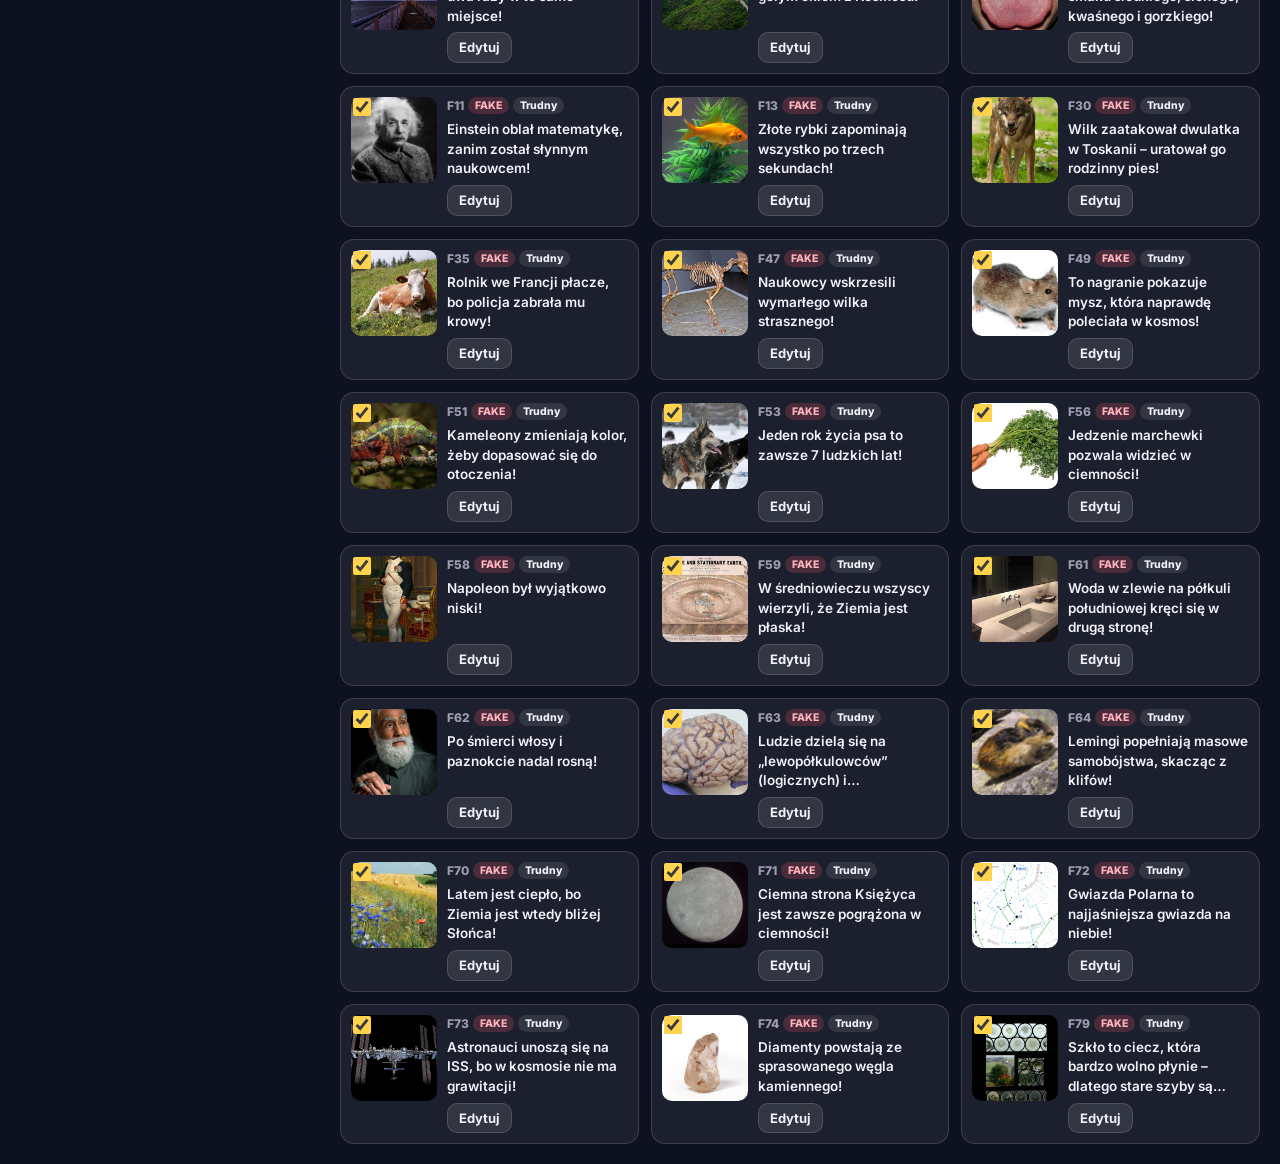
==== commit e968dd8c: "Ikony z numerem wersji, żeby przeglądarki pobrały je na nowo Co-Authored-By: Claude Opus 5.5 <norepl" ====
--- a/admin.html
+++ b/admin.html
@@ -6,10 +6,11 @@
   <meta name="robots" content="noindex, nofollow">
   <meta name="author" content="UNSEEN – ZSTiO Jarosław">
   <title>Karty do druku – FAKE czy FAKT?</title>
-  <link rel="icon" href="favicon.ico" sizes="48x48">
-  <link rel="icon" type="image/png" sizes="32x32" href="ikona-32.png">
-  <link rel="icon" type="image/png" sizes="192x192" href="ikona-192.png">
-  <link rel="apple-touch-icon" href="apple-touch-icon.png">
+  <link rel="icon" href="favicon.ico?v=2" sizes="48x48">
+  <link rel="shortcut icon" href="favicon.ico?v=2">
+  <link rel="icon" type="image/png" sizes="32x32" href="ikona-32.png?v=2">
+  <link rel="icon" type="image/png" sizes="192x192" href="ikona-192.png?v=2">
+  <link rel="apple-touch-icon" sizes="180x180" href="apple-touch-icon.png?v=2">
   <link rel="preconnect" href="https://fonts.googleapis.com">
   <link rel="preconnect" href="https://fonts.gstatic.com" crossorigin>
   <link href="https://fonts.googleapis.com/css2?family=Bricolage+Grotesque:opsz,wght@12..96,600;12..96,700;12..96,800&family=Inter:wght@400;500;600;700&display=swap" rel="stylesheet">
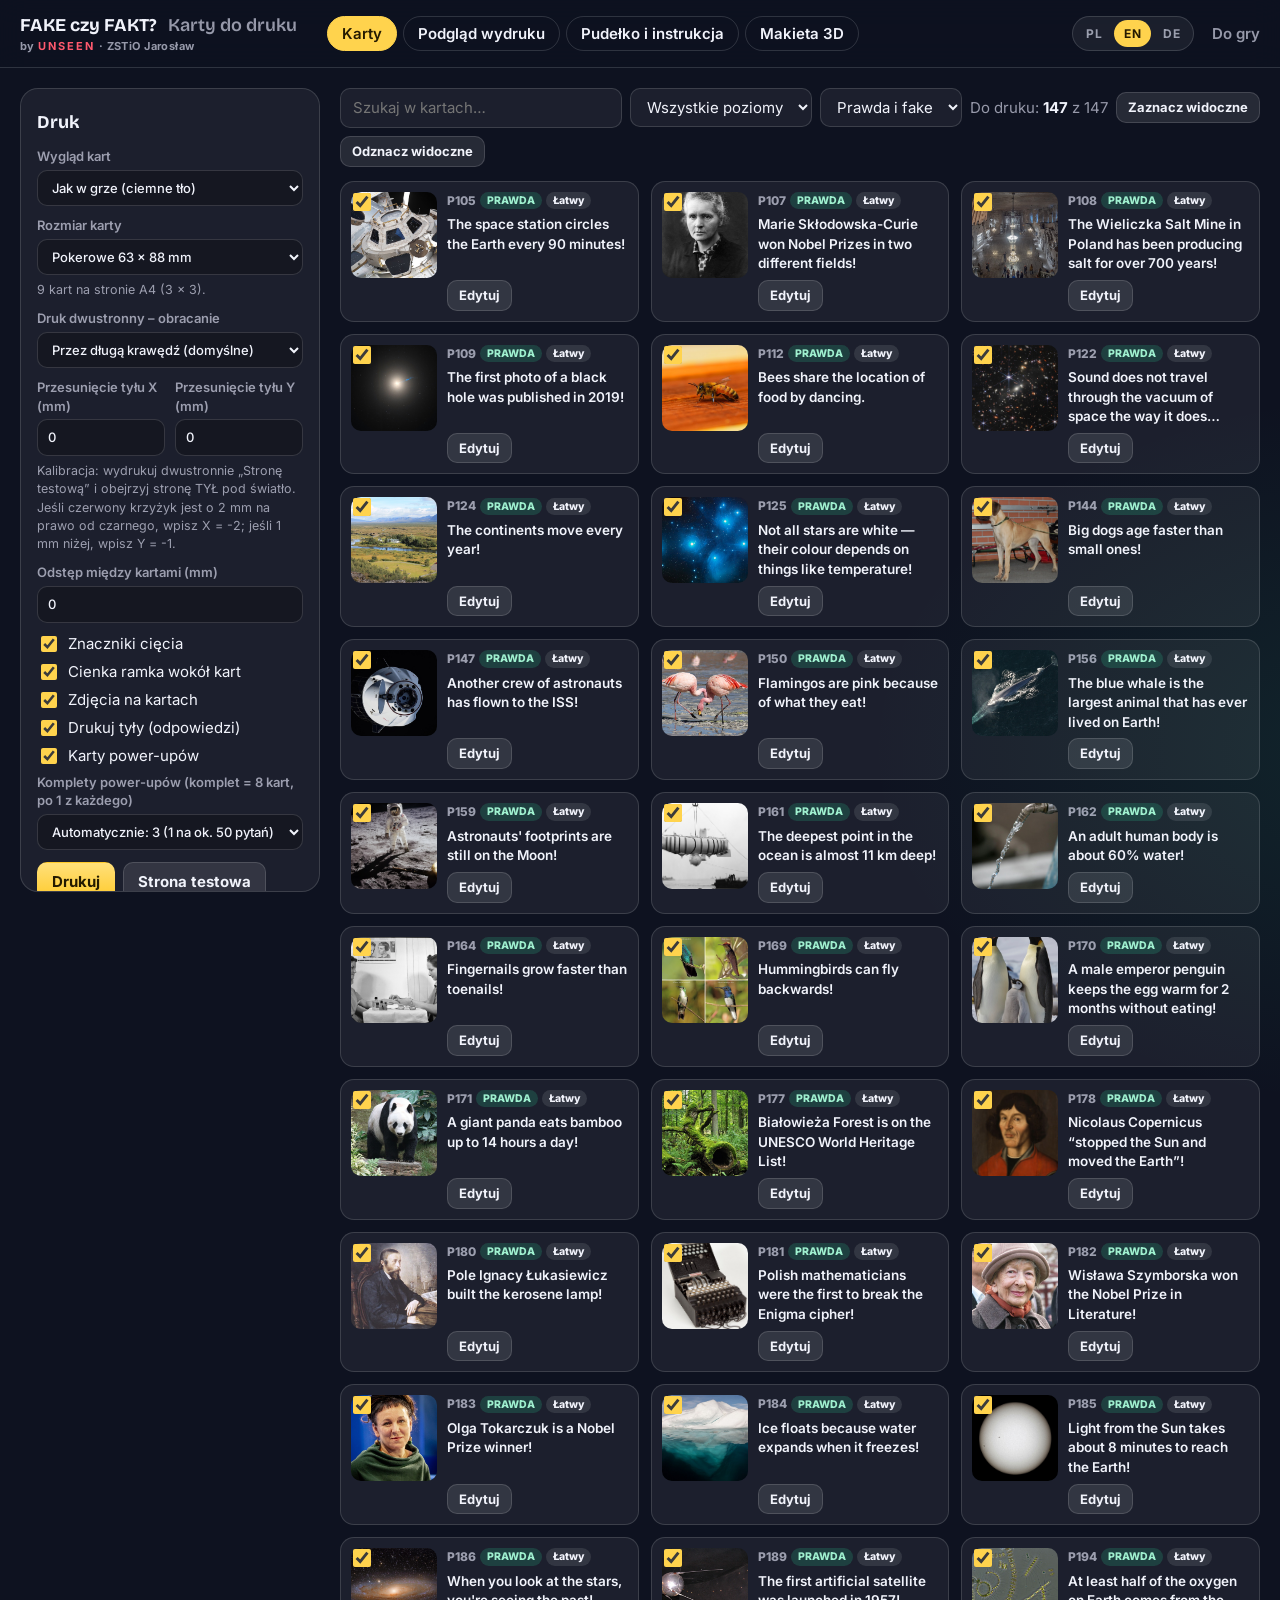
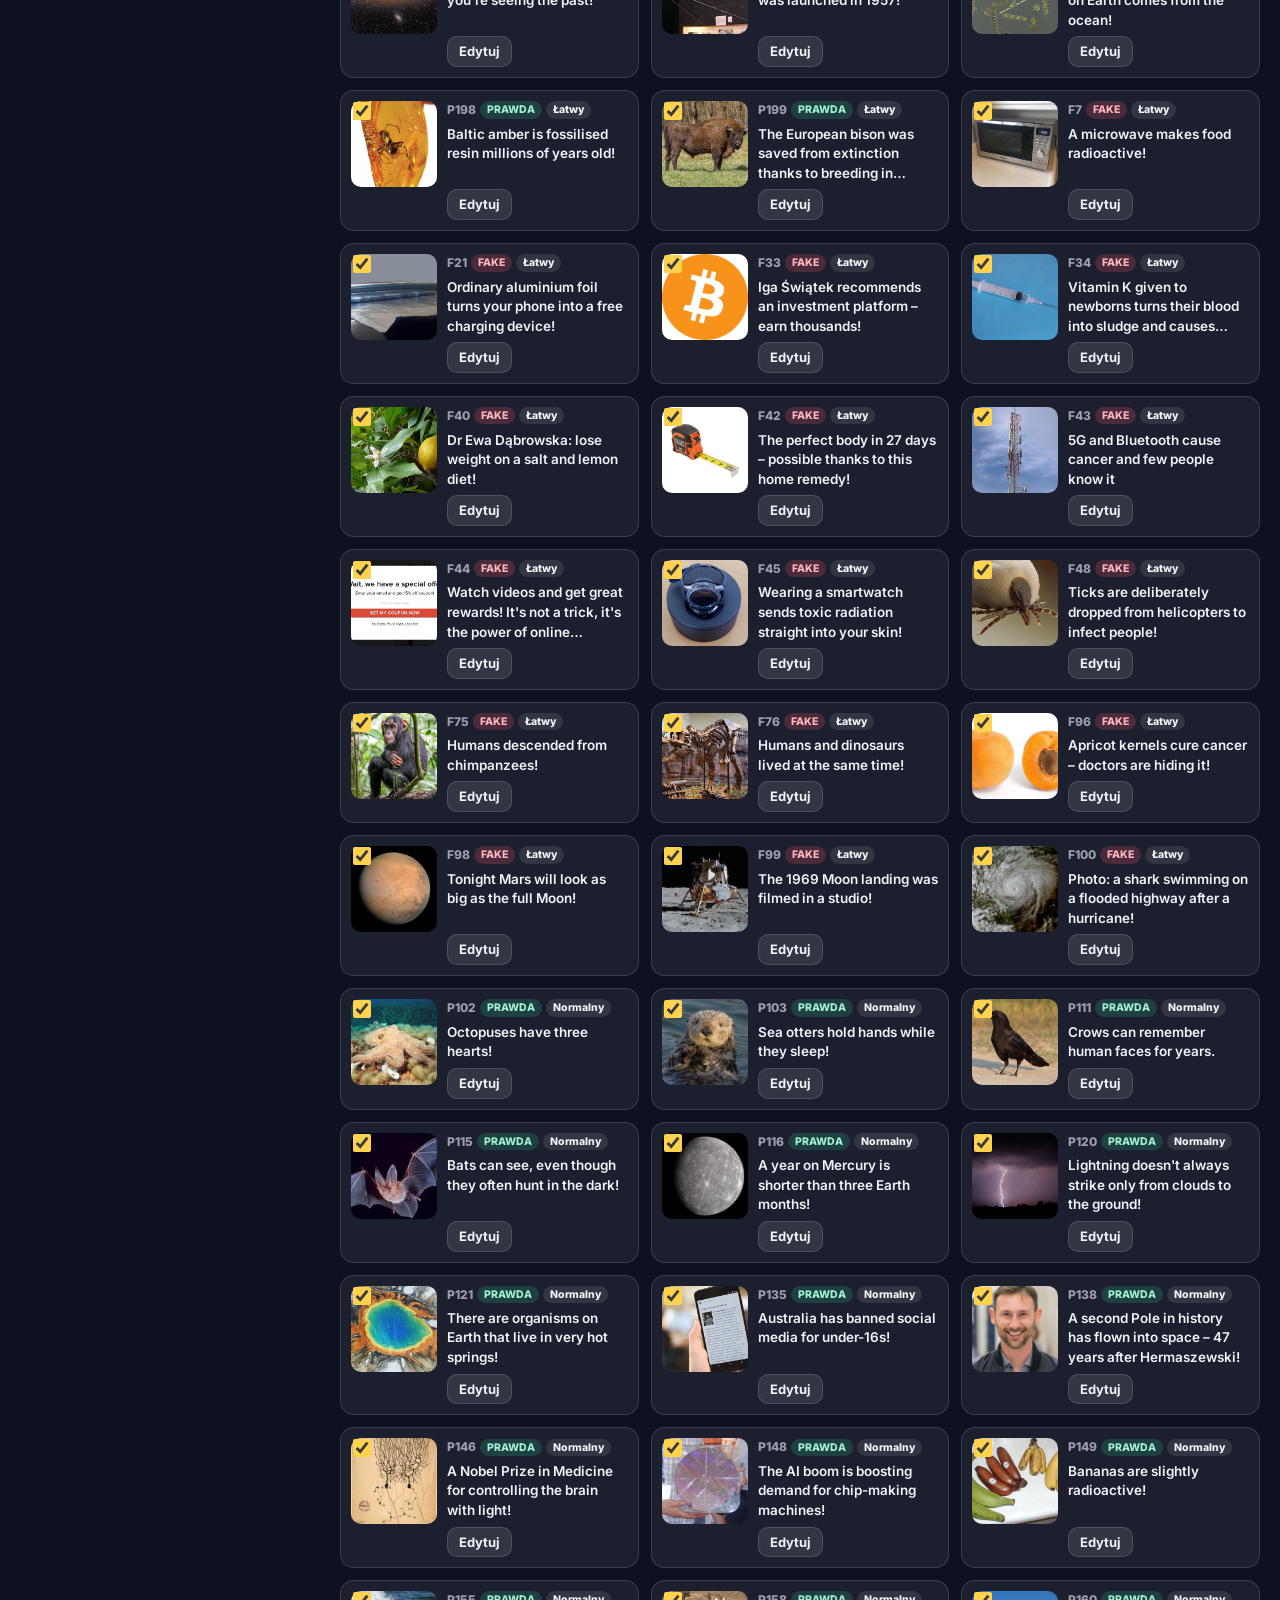
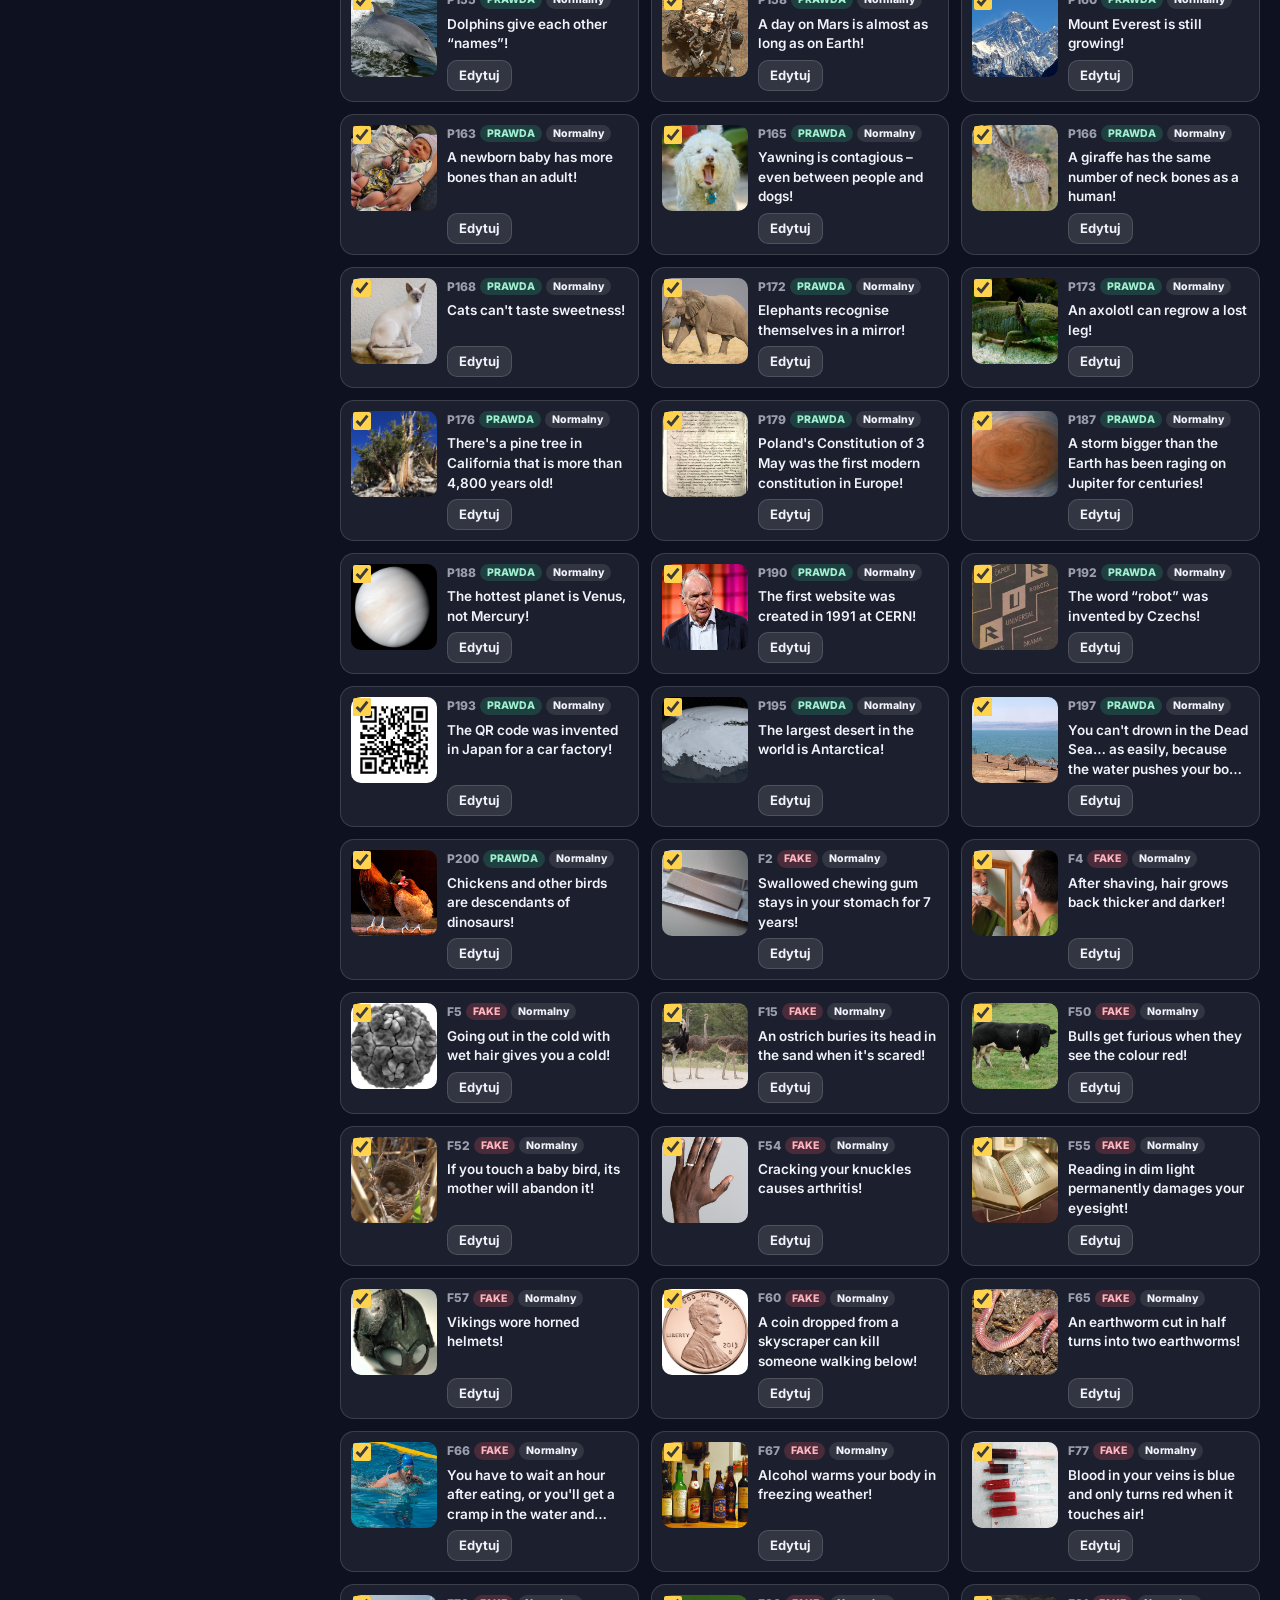
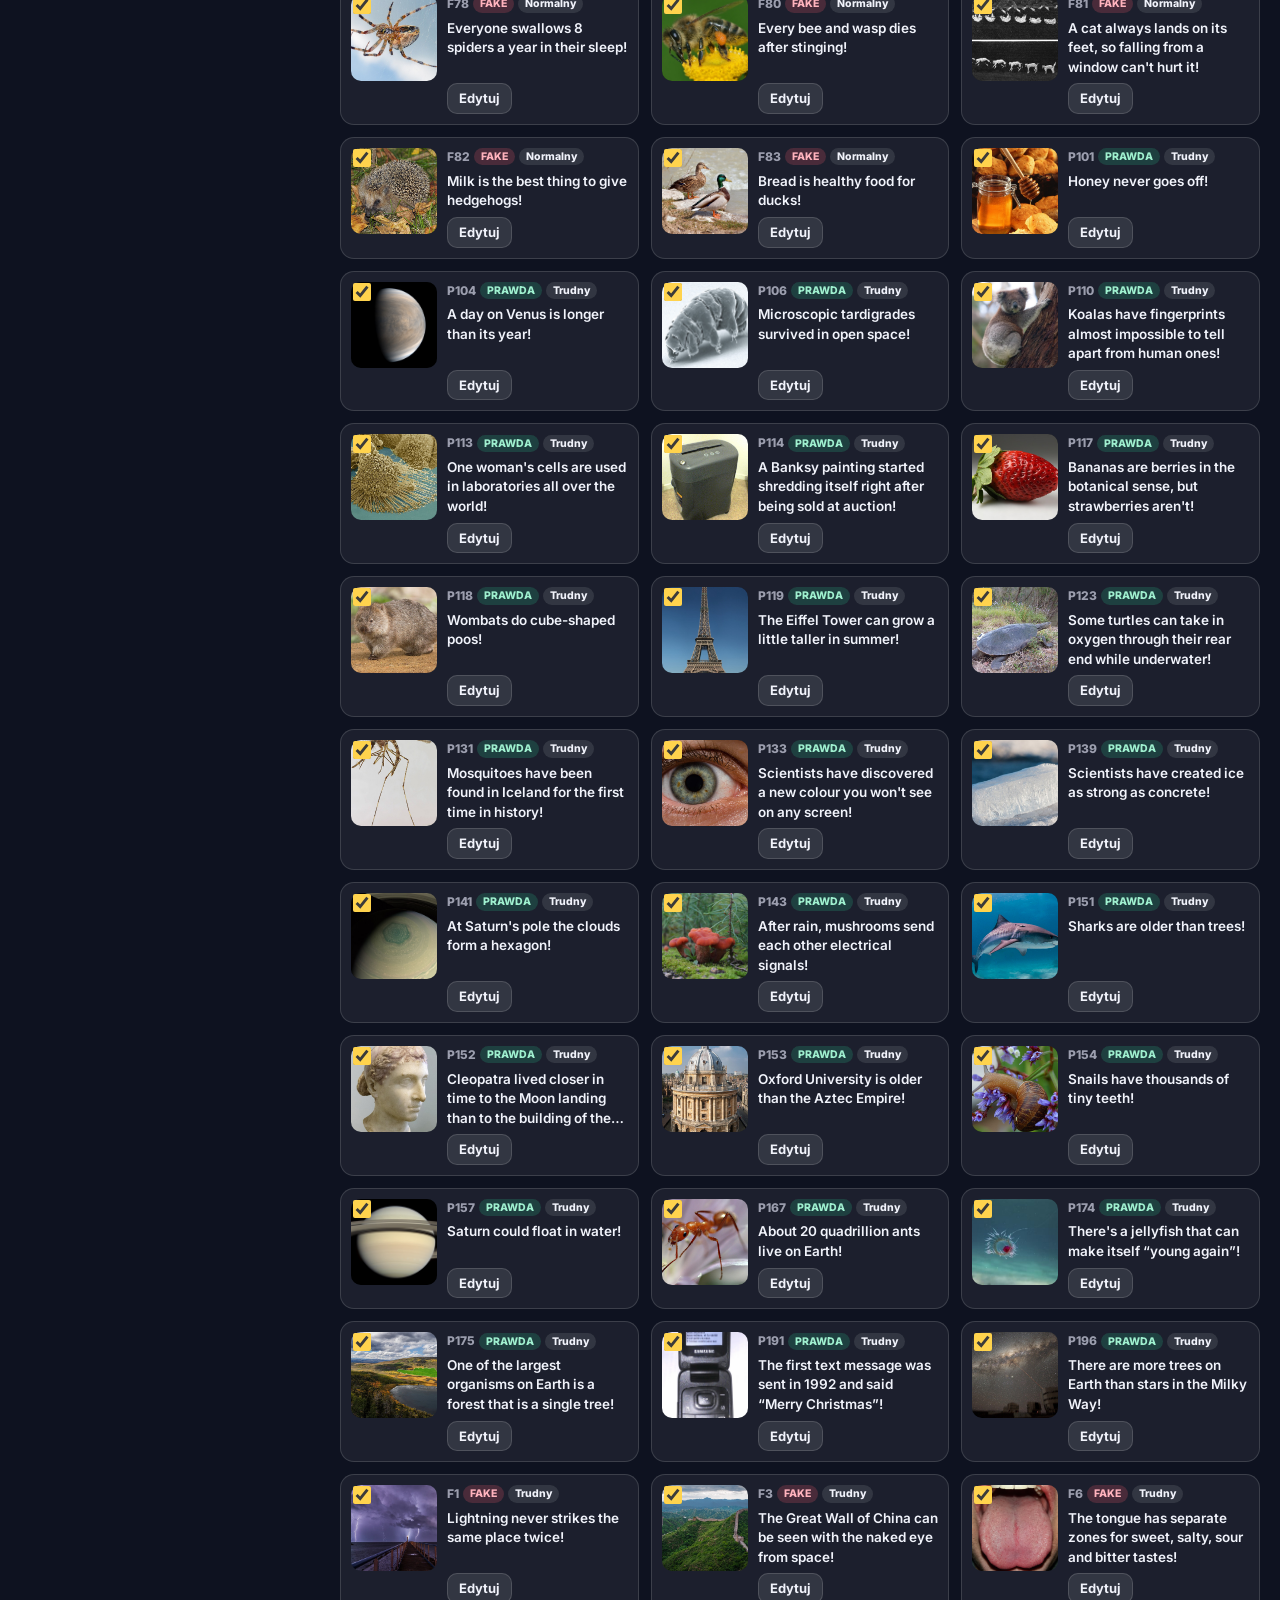
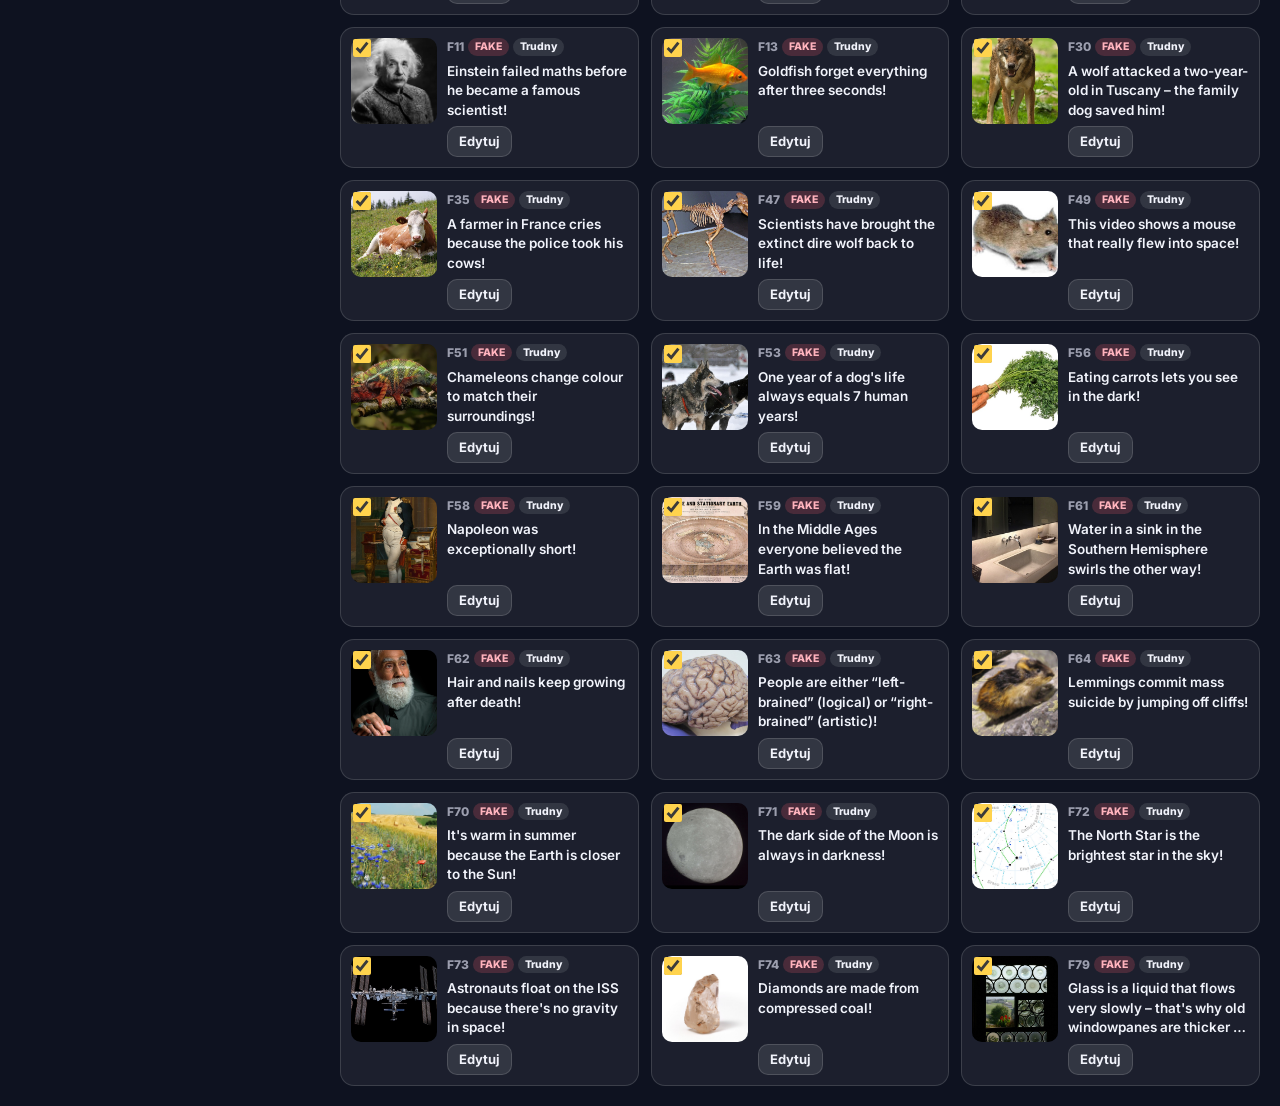
==== commit 149deadd: "Gra po angielsku i niemiecku: przełącznik PL/EN/DE, tłumaczenie pytań, kart i PDF-ów Co-Authored-By:" ====
--- a/admin.html
+++ b/admin.html
@@ -14,7 +14,7 @@
   <link rel="preconnect" href="https://fonts.googleapis.com">
   <link rel="preconnect" href="https://fonts.gstatic.com" crossorigin>
   <link href="https://fonts.googleapis.com/css2?family=Bricolage+Grotesque:opsz,wght@12..96,600;12..96,700;12..96,800&family=Inter:wght@400;500;600;700&display=swap" rel="stylesheet">
-  <link rel="stylesheet" href="admin.css?v=29">
+  <link rel="stylesheet" href="admin.css?v=30">
 </head>
 <body>
   <header class="topbar no-print">
@@ -25,6 +25,7 @@
       <button data-tab="extras">Pudełko i instrukcja</button>
       <button data-tab="makieta">Makieta 3D</button>
     </nav>
+    <div id="lang" title="Język kart i dodatków"></div>
     <a class="back" href="./">Do gry</a>
   </header>
 
@@ -51,10 +52,15 @@
   <input type="file" id="import-file" accept="application/json,.json" hidden>
   <div id="toast" class="toast no-print" role="status" aria-live="polite"></div>
 
-  <script src="questions.js?v=29"></script>
-  <script src="powerups.js?v=29"></script>
-  <script src="dodatki.js?v=31"></script>
-  <script src="makieta.js?v=29"></script>
-  <script src="admin.js?v=29"></script>
+  <script src="i18n.js?v=30"></script>
+  <script src="i18n-en.js?v=30"></script>
+  <script src="i18n-de.js?v=30"></script>
+  <script src="pytania-en.js?v=30"></script>
+  <script src="pytania-de.js?v=30"></script>
+  <script src="questions.js?v=30"></script>
+  <script src="powerups.js?v=30"></script>
+  <script src="dodatki.js?v=32"></script>
+  <script src="makieta.js?v=30"></script>
+  <script src="admin.js?v=30"></script>
 </body>
 </html>
--- a/admin.css
+++ b/admin.css
@@ -44,7 +44,12 @@
 .tabs { display: flex; gap: 6px; margin-left: 12px; }
 .tabs button { background: transparent; border: 1px solid var(--edge); border-radius: 999px; padding: 6px 14px; cursor: pointer; font-weight: 600; }
 .tabs button.on { background: var(--accent); color: #241a00; border-color: var(--accent); }
-.back { margin-left: auto; color: var(--muted); text-decoration: none; font-weight: 600; }
+.back { color: var(--muted); text-decoration: none; font-weight: 600; }
+/* przełącznik języka kart i dodatków (i18n.js) */
+.lang-switch { margin-left: auto; display: flex; gap: 2px; padding: 3px; border-radius: 999px; border: 1px solid var(--edge); background: var(--panel); }
+.lang-btn { background: none; border: 0; border-radius: 999px; padding: 5px 10px; cursor: pointer; font-weight: 700; font-size: 12px; letter-spacing: .04em; color: var(--muted); }
+.lang-btn:hover { color: var(--text); background: var(--panel-2); }
+.lang-btn.on { background: var(--accent); color: #241a00; }
 .back:hover { color: var(--text); }
 
 .layout { display: grid; grid-template-columns: 300px 1fr; gap: 20px; padding: 20px; align-items: start; }
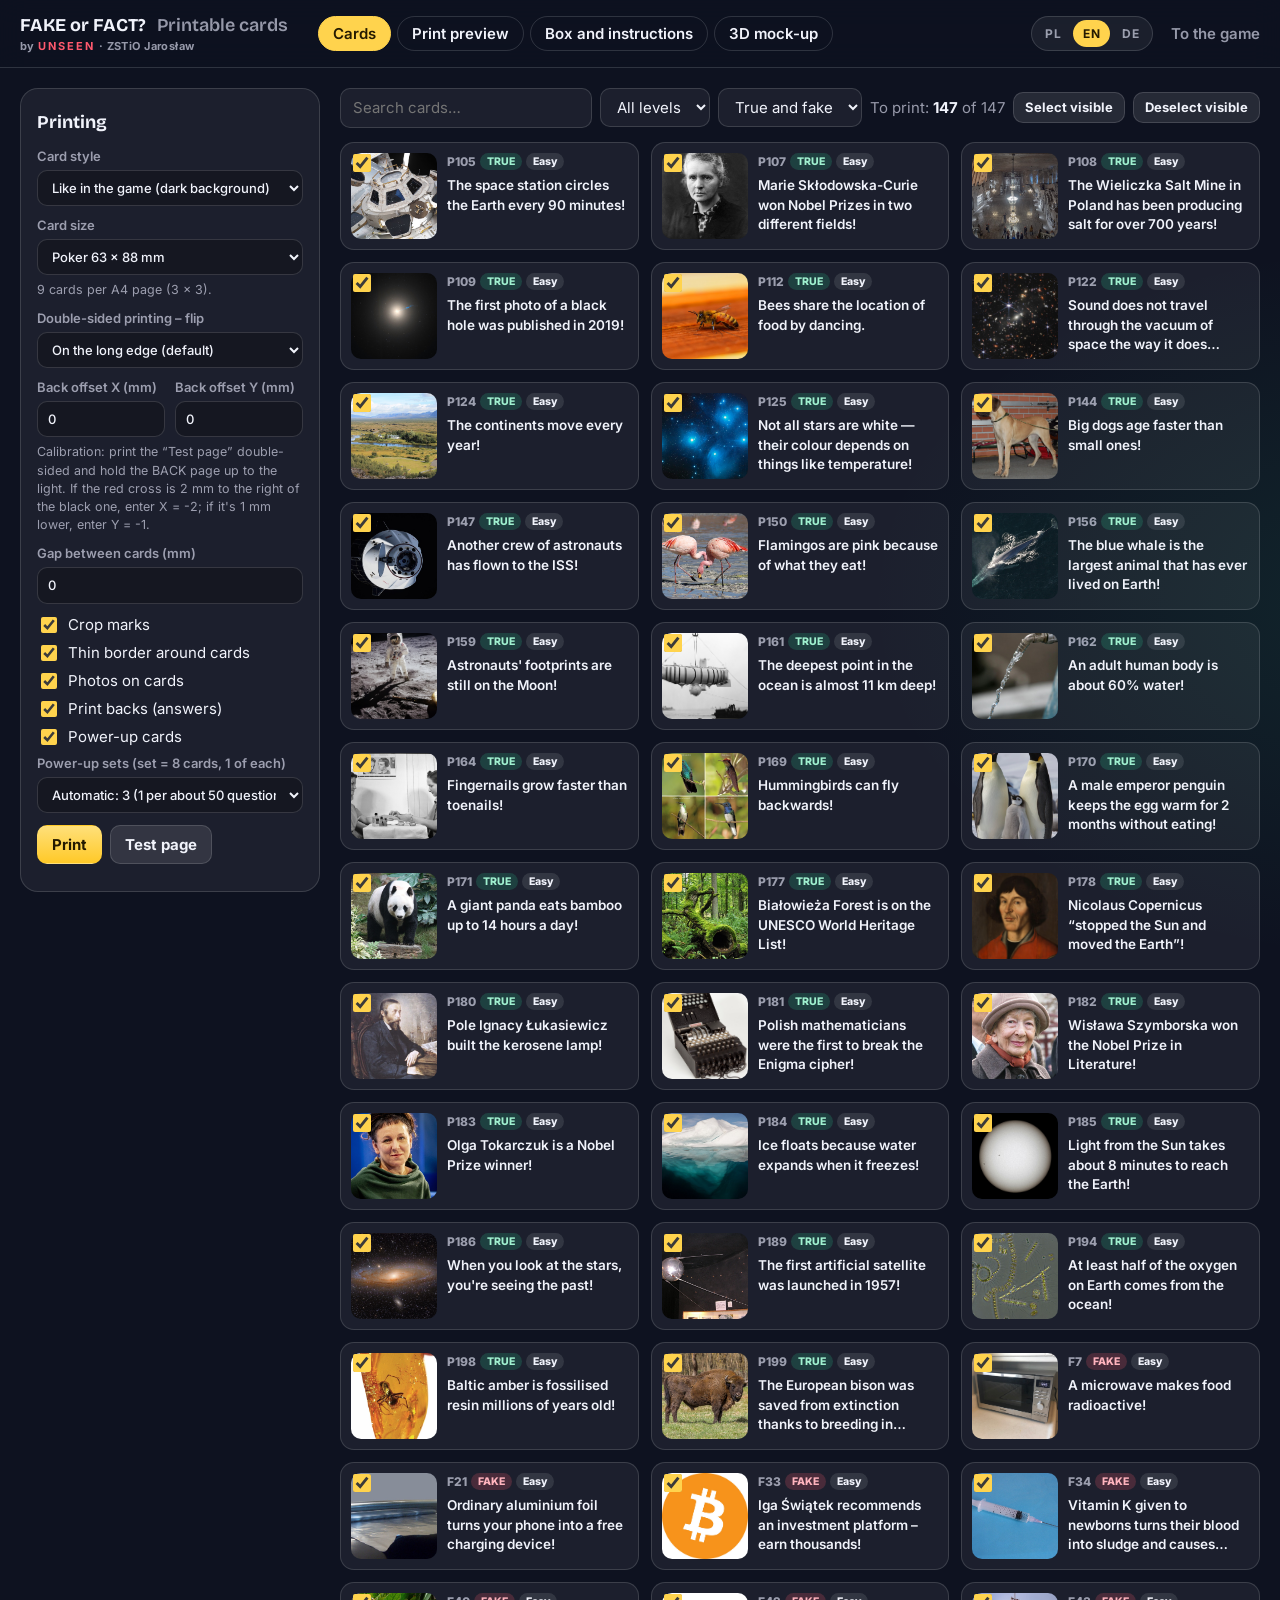
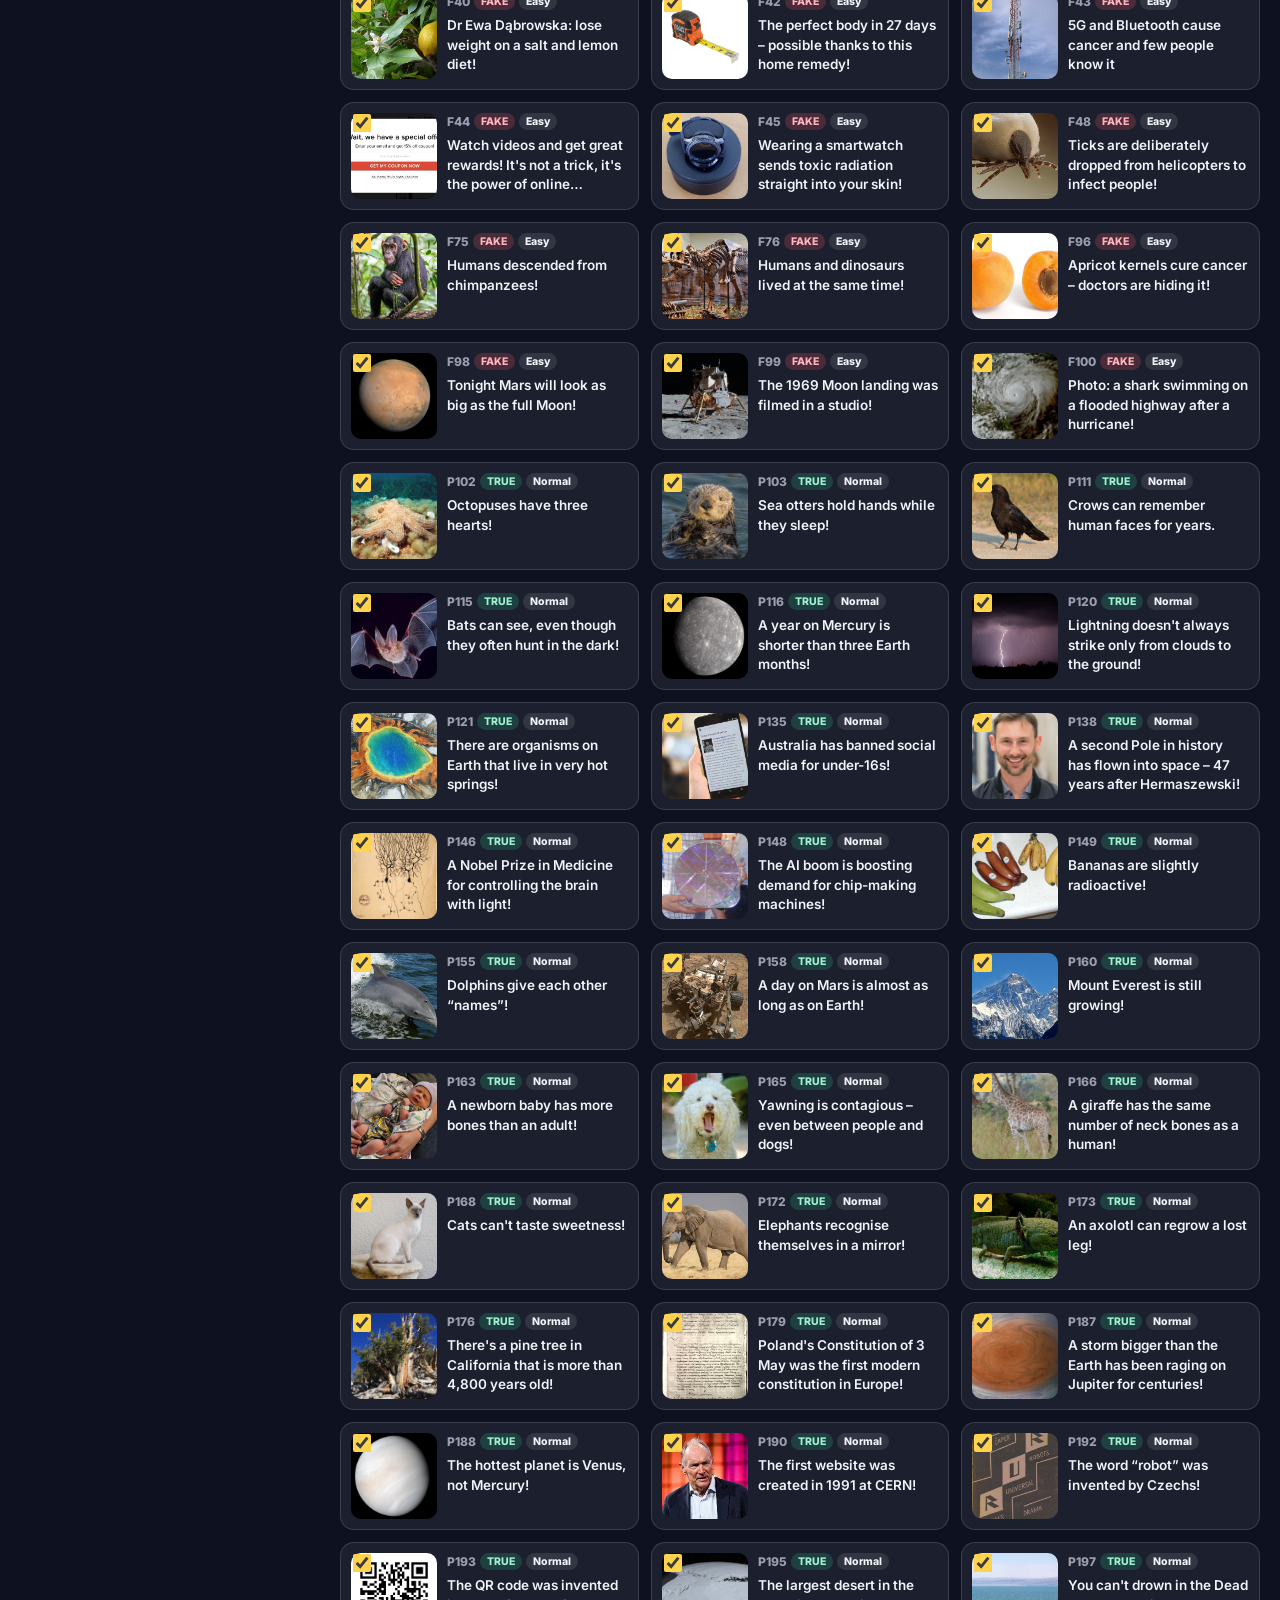
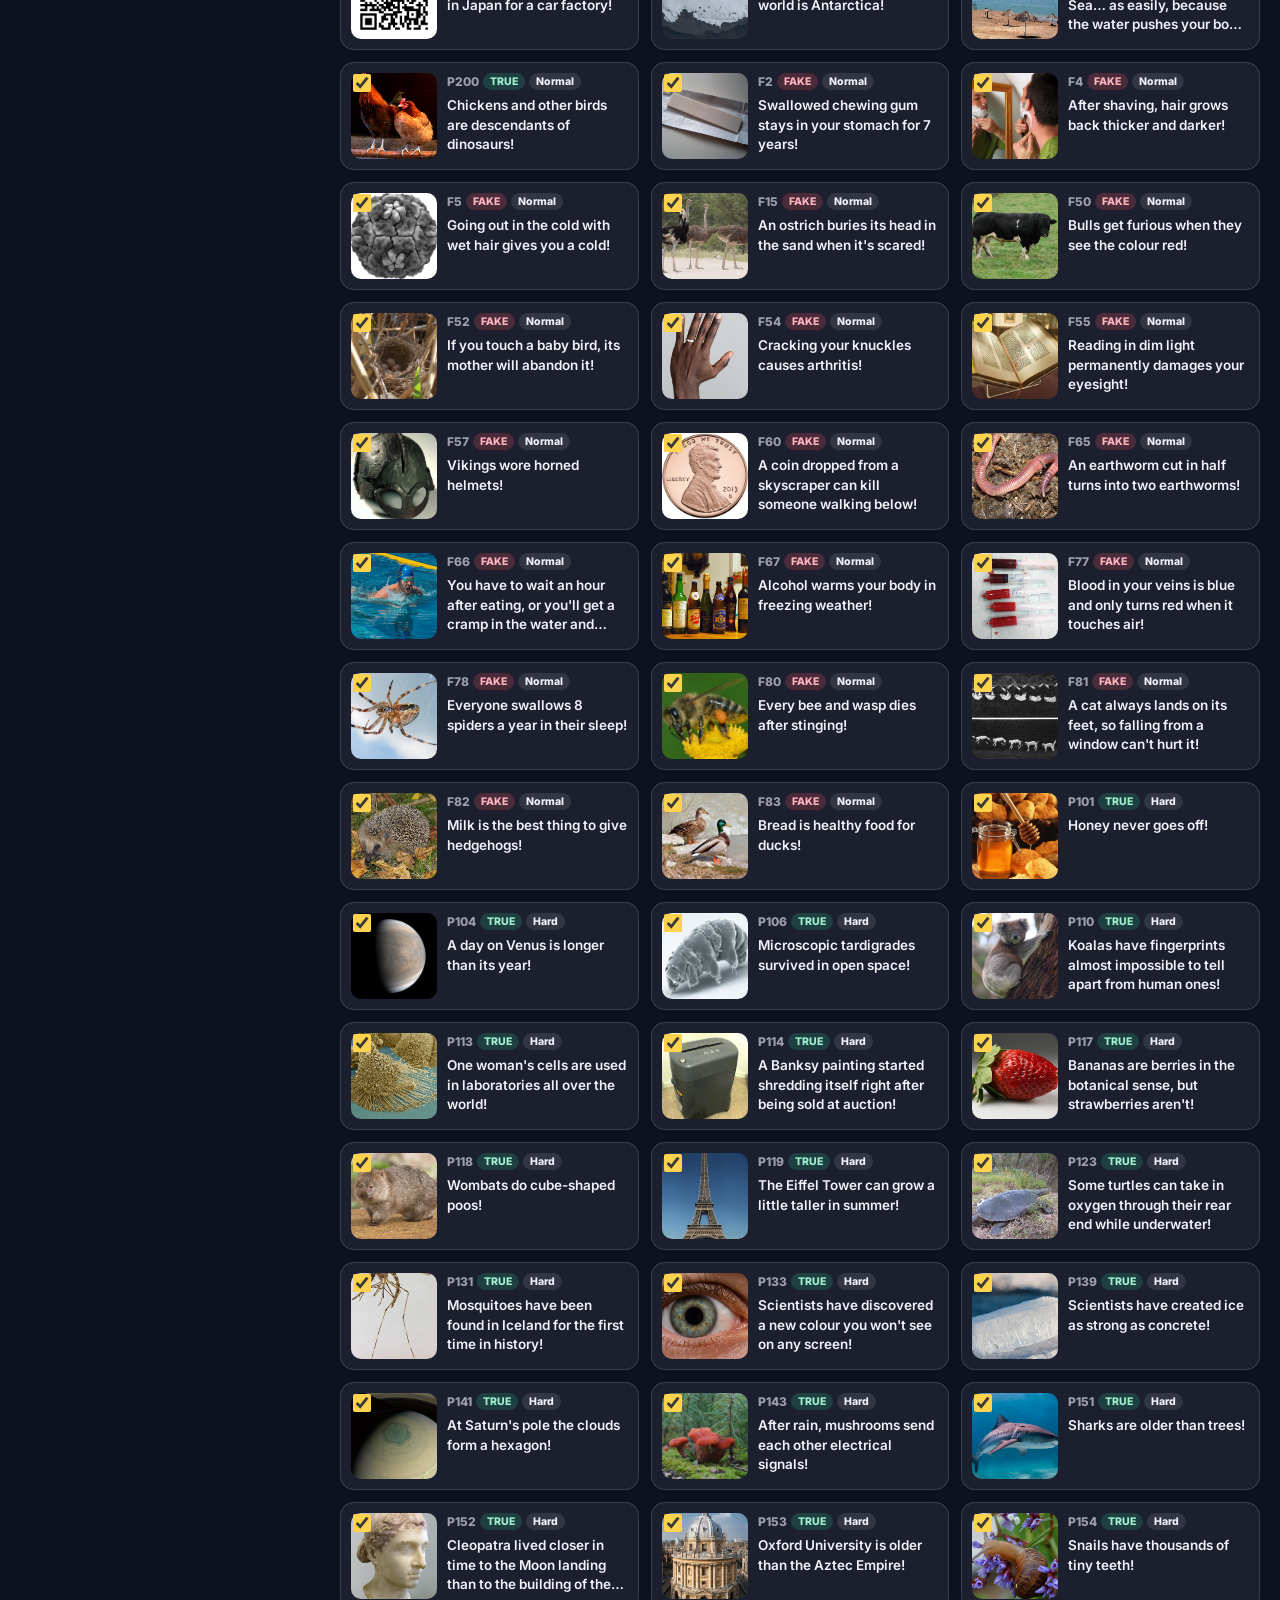
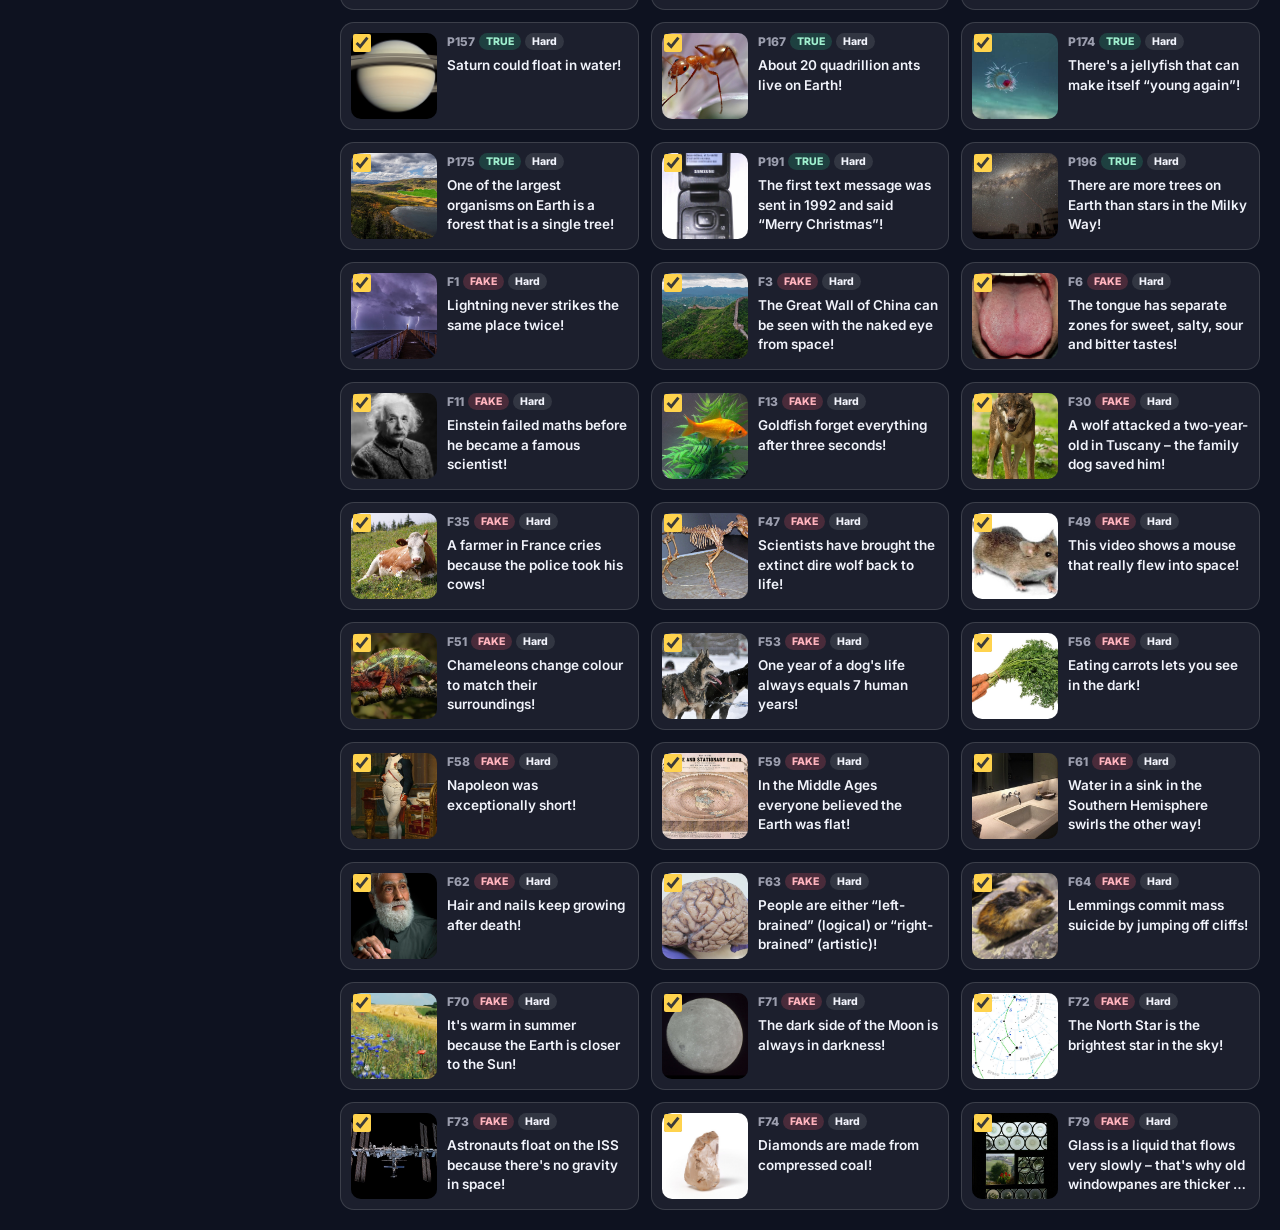
==== commit be40435f: "Panel do druku w 3 językach i pobieranie PDF-ów PL/EN/DE na stronie gry Co-Authored-By: Claude Opus " ====
--- a/admin.html
+++ b/admin.html
@@ -14,7 +14,7 @@
   <link rel="preconnect" href="https://fonts.googleapis.com">
   <link rel="preconnect" href="https://fonts.gstatic.com" crossorigin>
   <link href="https://fonts.googleapis.com/css2?family=Bricolage+Grotesque:opsz,wght@12..96,600;12..96,700;12..96,800&family=Inter:wght@400;500;600;700&display=swap" rel="stylesheet">
-  <link rel="stylesheet" href="admin.css?v=30">
+  <link rel="stylesheet" href="admin.css?v=31">
 </head>
 <body>
   <header class="topbar no-print">
@@ -52,15 +52,15 @@
   <input type="file" id="import-file" accept="application/json,.json" hidden>
   <div id="toast" class="toast no-print" role="status" aria-live="polite"></div>
 
-  <script src="i18n.js?v=30"></script>
-  <script src="i18n-en.js?v=30"></script>
-  <script src="i18n-de.js?v=30"></script>
-  <script src="pytania-en.js?v=30"></script>
-  <script src="pytania-de.js?v=30"></script>
-  <script src="questions.js?v=30"></script>
-  <script src="powerups.js?v=30"></script>
-  <script src="dodatki.js?v=32"></script>
-  <script src="makieta.js?v=30"></script>
-  <script src="admin.js?v=30"></script>
+  <script src="i18n.js?v=31"></script>
+  <script src="i18n-en.js?v=31"></script>
+  <script src="i18n-de.js?v=31"></script>
+  <script src="pytania-en.js?v=31"></script>
+  <script src="pytania-de.js?v=31"></script>
+  <script src="questions.js?v=31"></script>
+  <script src="powerups.js?v=31"></script>
+  <script src="dodatki.js?v=33"></script>
+  <script src="makieta.js?v=31"></script>
+  <script src="admin.js?v=31"></script>
 </body>
 </html>
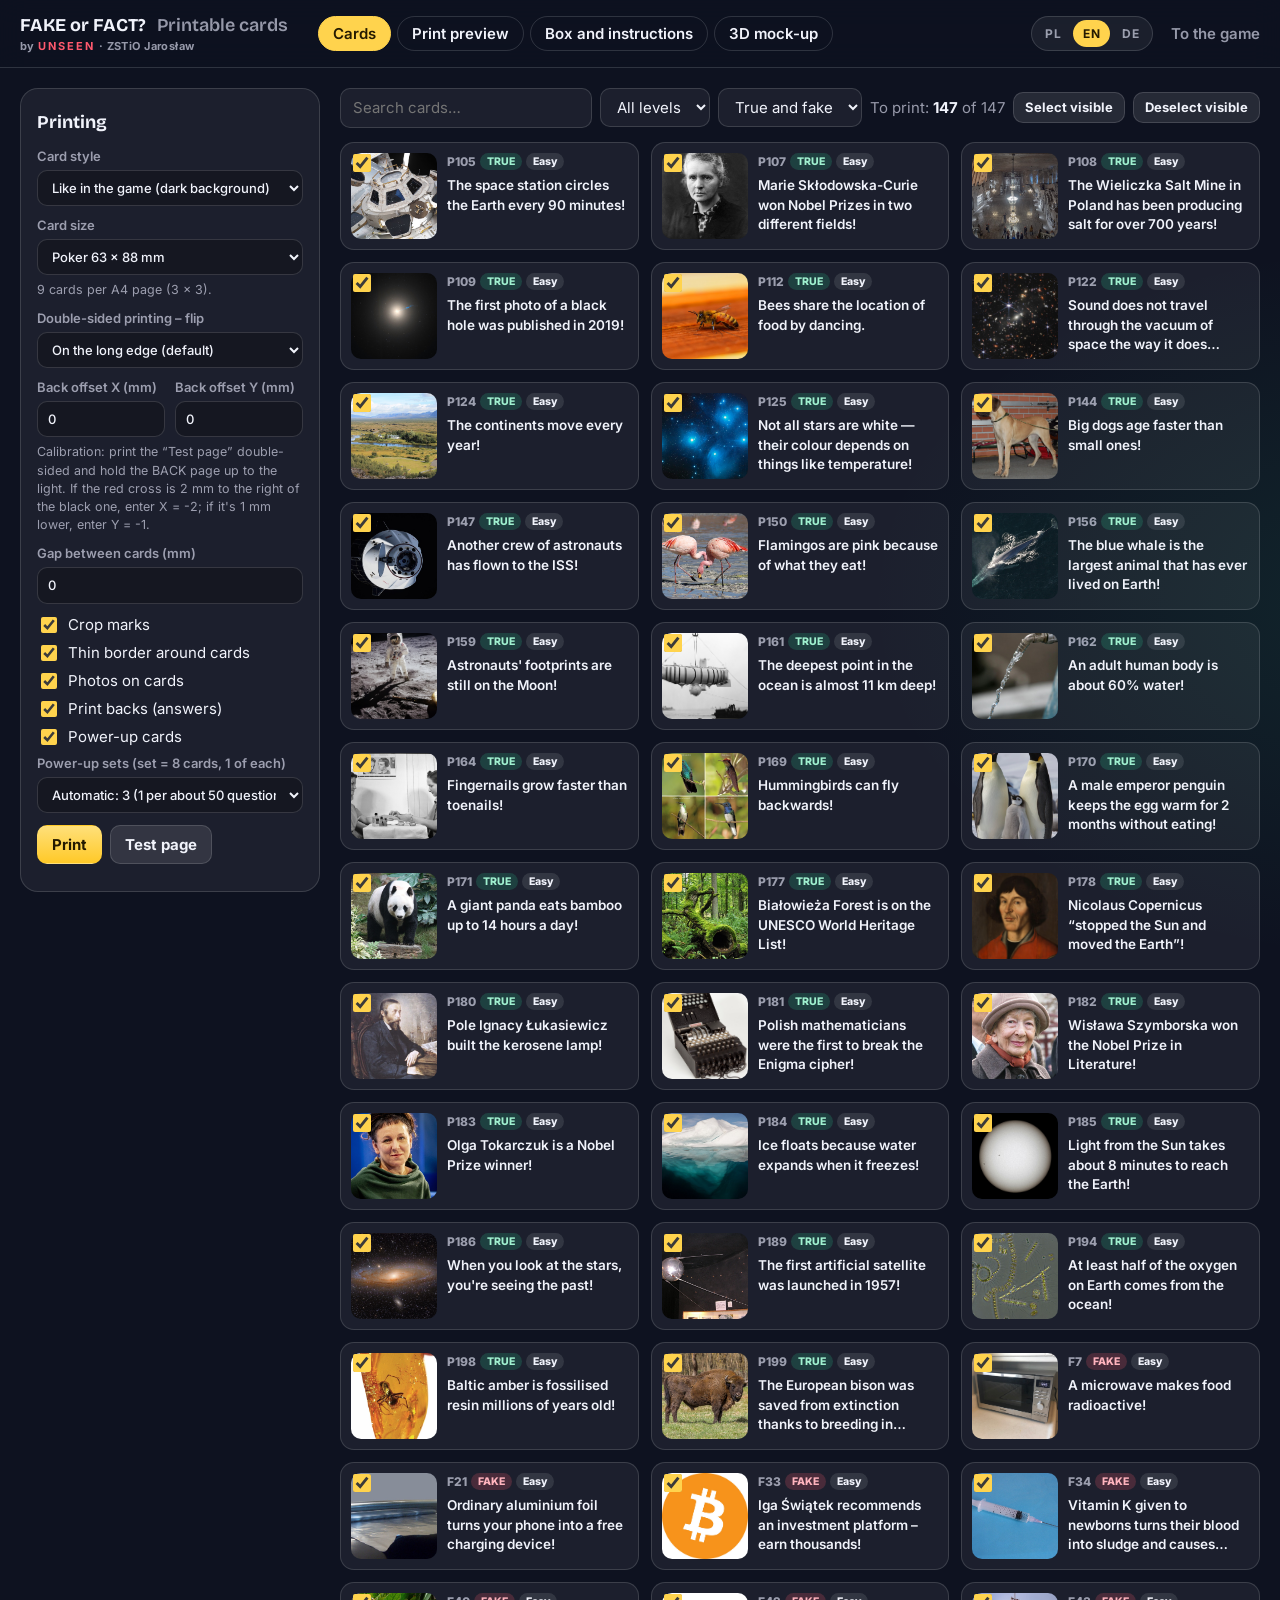
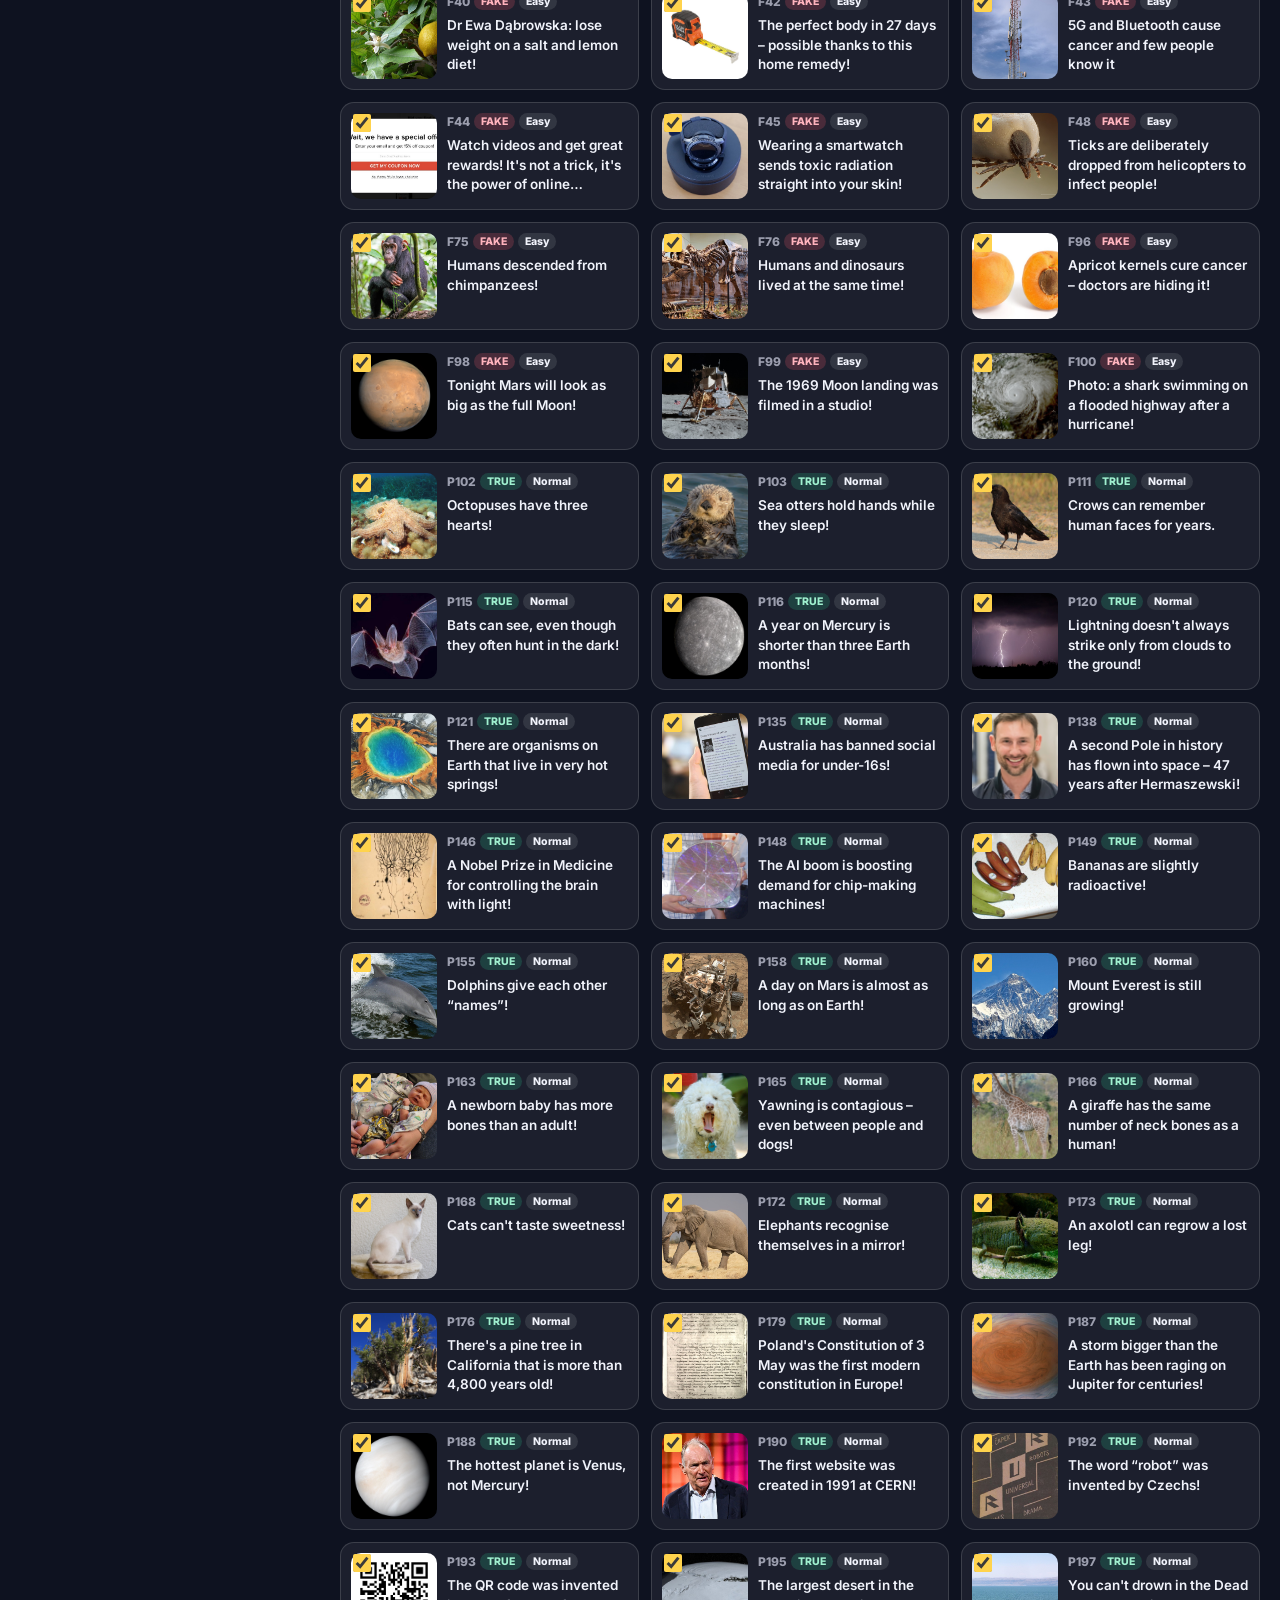
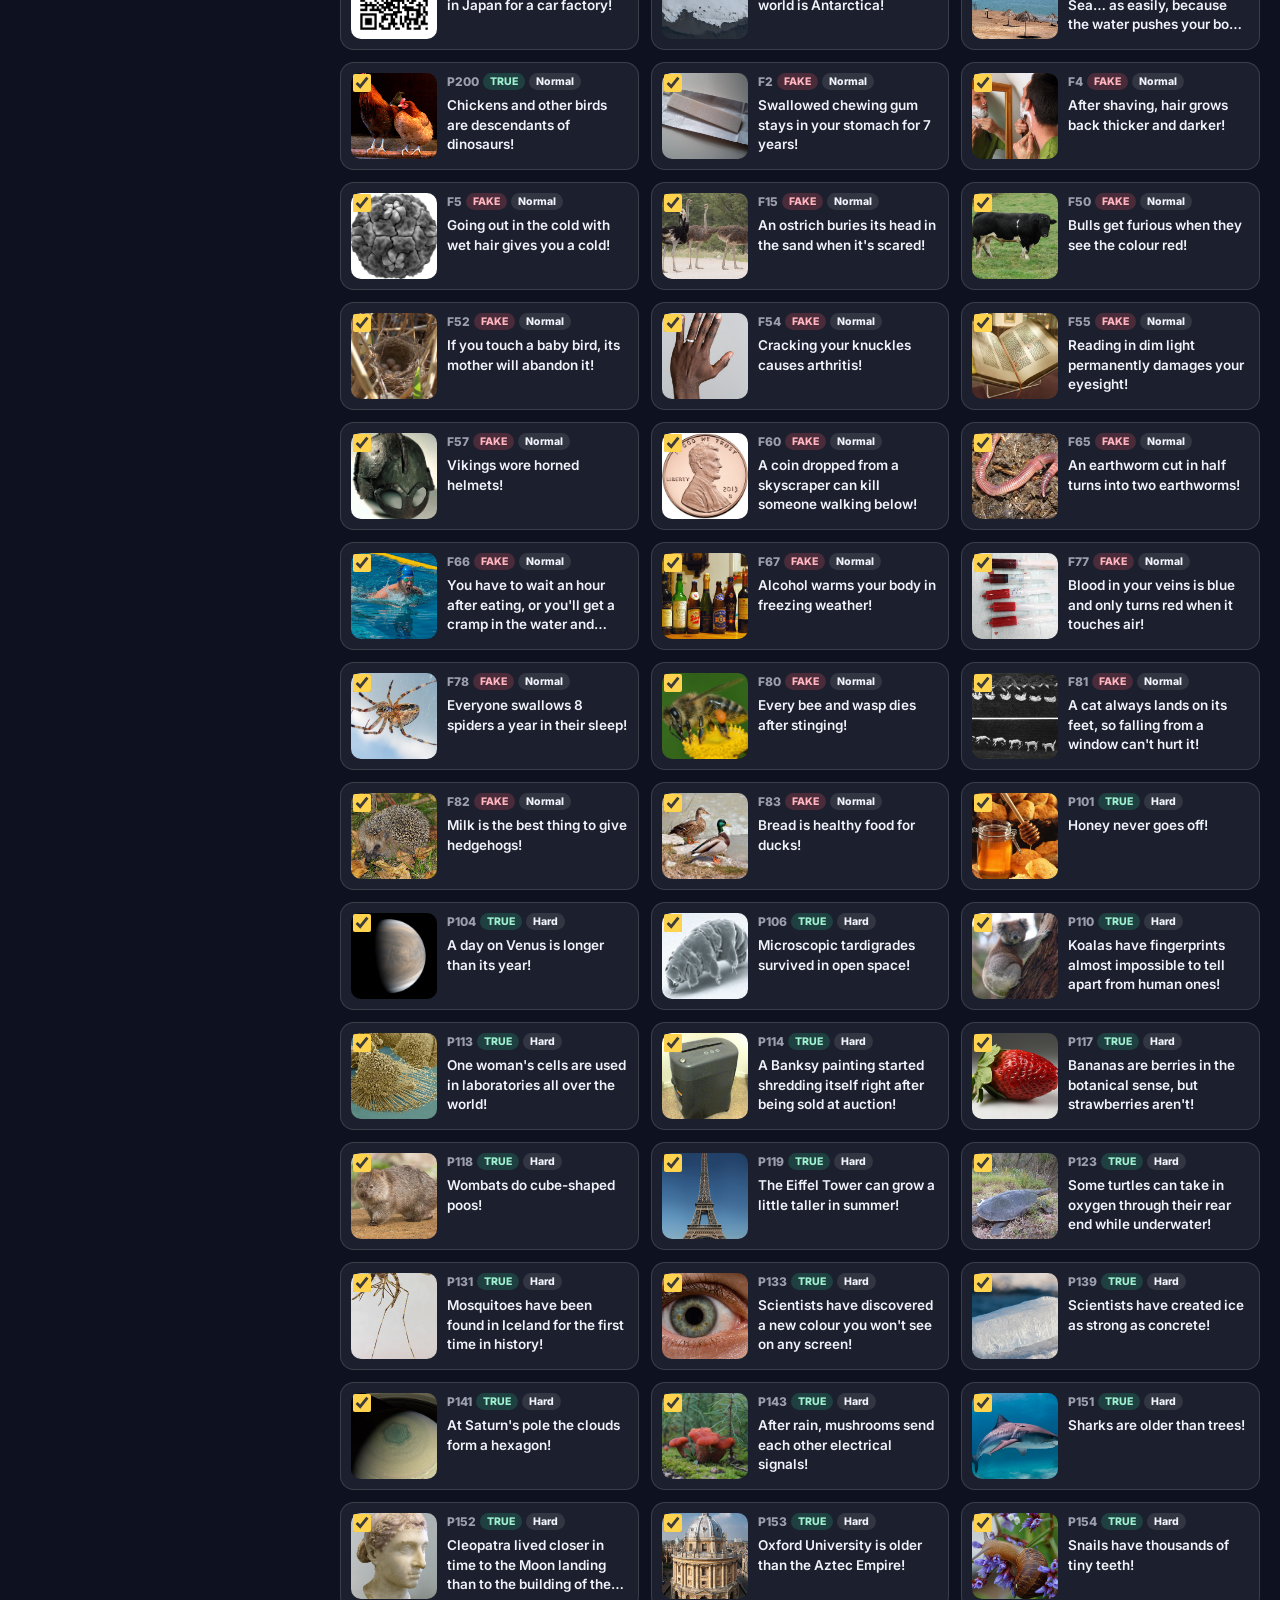
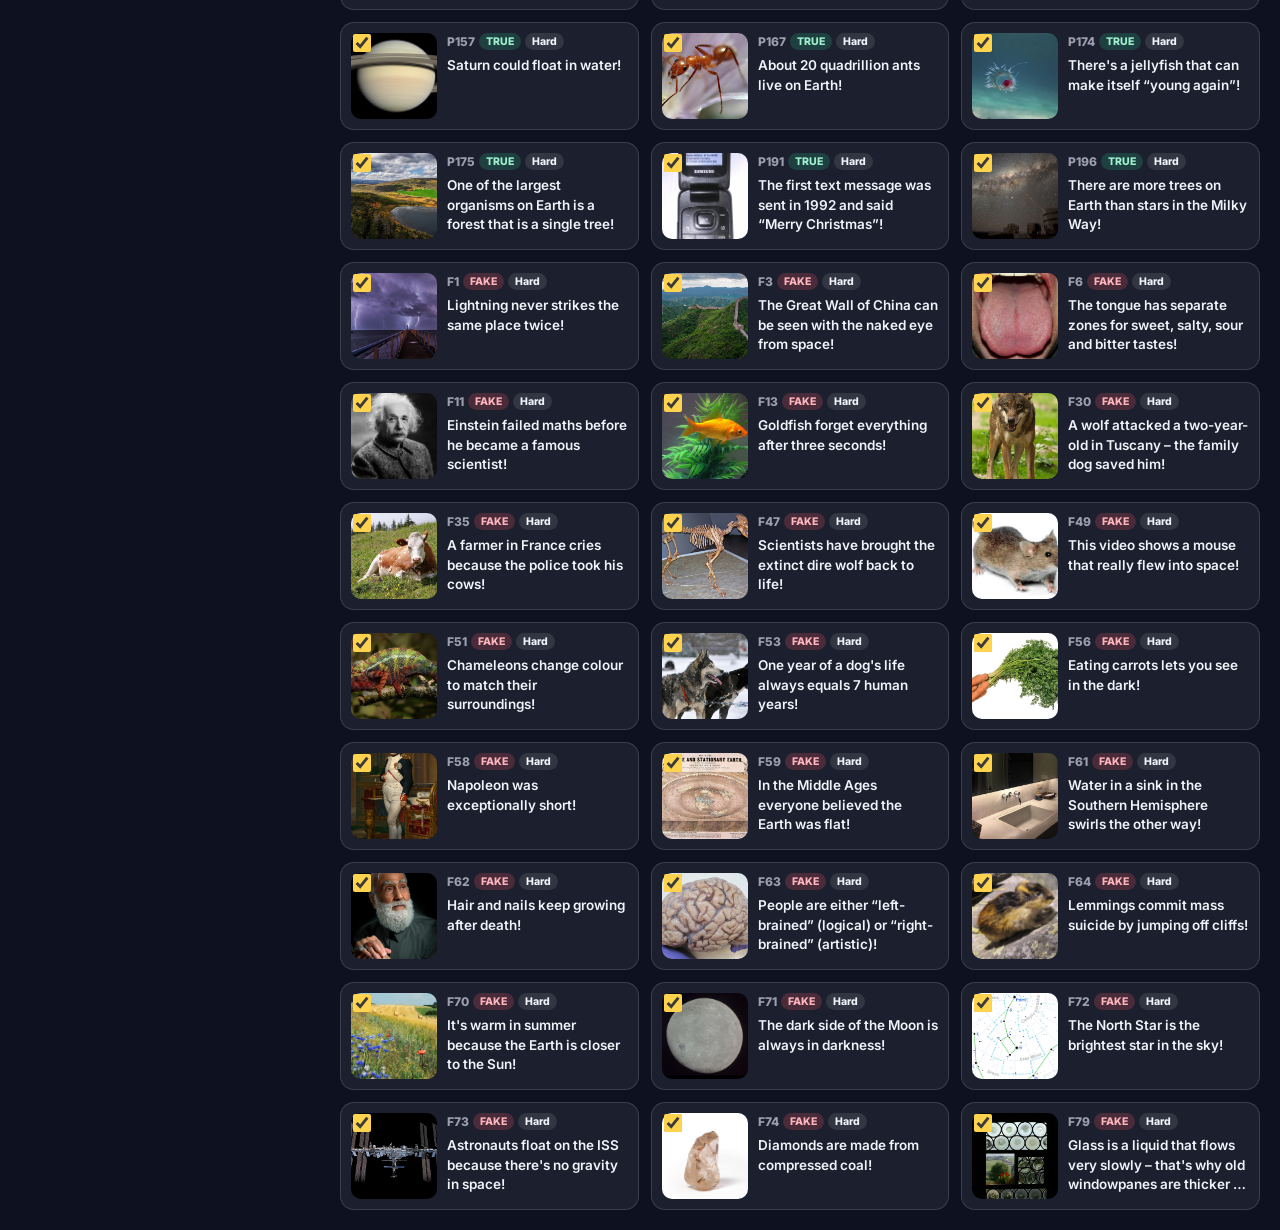
==== commit c1a5ea61: "PDF-y bez ciemnych prostokątów pod pieczątką i postem (ostre cienie na wydruku) Co-Authored-By: Clau" ====
--- a/admin.html
+++ b/admin.html
@@ -14,7 +14,7 @@
   <link rel="preconnect" href="https://fonts.googleapis.com">
   <link rel="preconnect" href="https://fonts.gstatic.com" crossorigin>
   <link href="https://fonts.googleapis.com/css2?family=Bricolage+Grotesque:opsz,wght@12..96,600;12..96,700;12..96,800&family=Inter:wght@400;500;600;700&display=swap" rel="stylesheet">
-  <link rel="stylesheet" href="admin.css?v=31">
+  <link rel="stylesheet" href="admin.css?v=32">
 </head>
 <body>
   <header class="topbar no-print">
--- a/admin.css
+++ b/admin.css
@@ -442,4 +442,8 @@
   .sheet { box-shadow: none; overflow: hidden; break-after: page; page-break-after: always; margin: 0; }
   .sheet:last-child { break-after: auto; page-break-after: auto; }
   .sheet::before { display: none; }
-}
+  /* Rozmyte cienie Chrome zapisuje w PDF jako miękką maskę – Podgląd na Macu rysuje ją jako ciemny prostokąt.
+     Na wydruku tylko ostre cienie bez rozmycia. */
+  .dark .c-post, .dark .b-stamp { box-shadow: 0 .5mm 0 rgba(0, 0, 0, .3); }
+  .dark.pu-front.pomoc .pu-panel, .dark.pu-front.atak .pu-panel { box-shadow: inset 0 .3mm 0 rgba(255, 255, 255, .2); }
+}
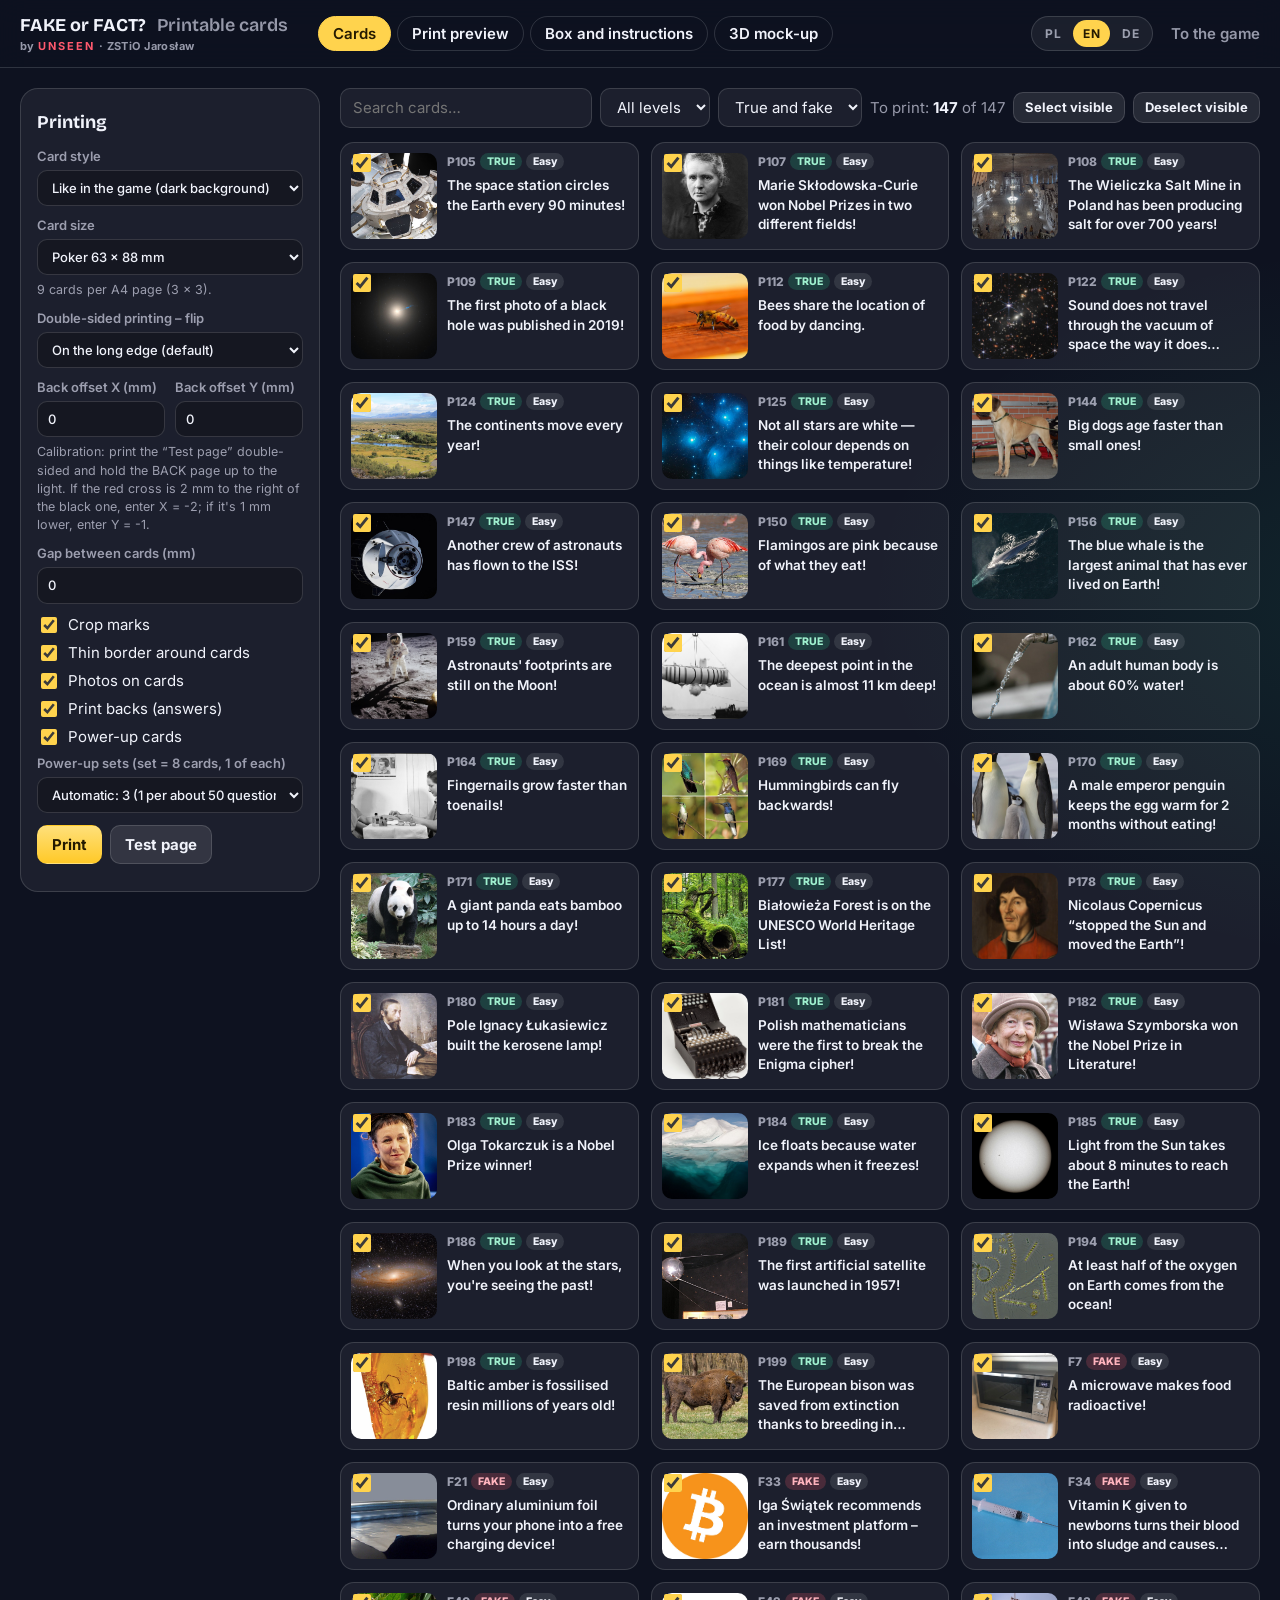
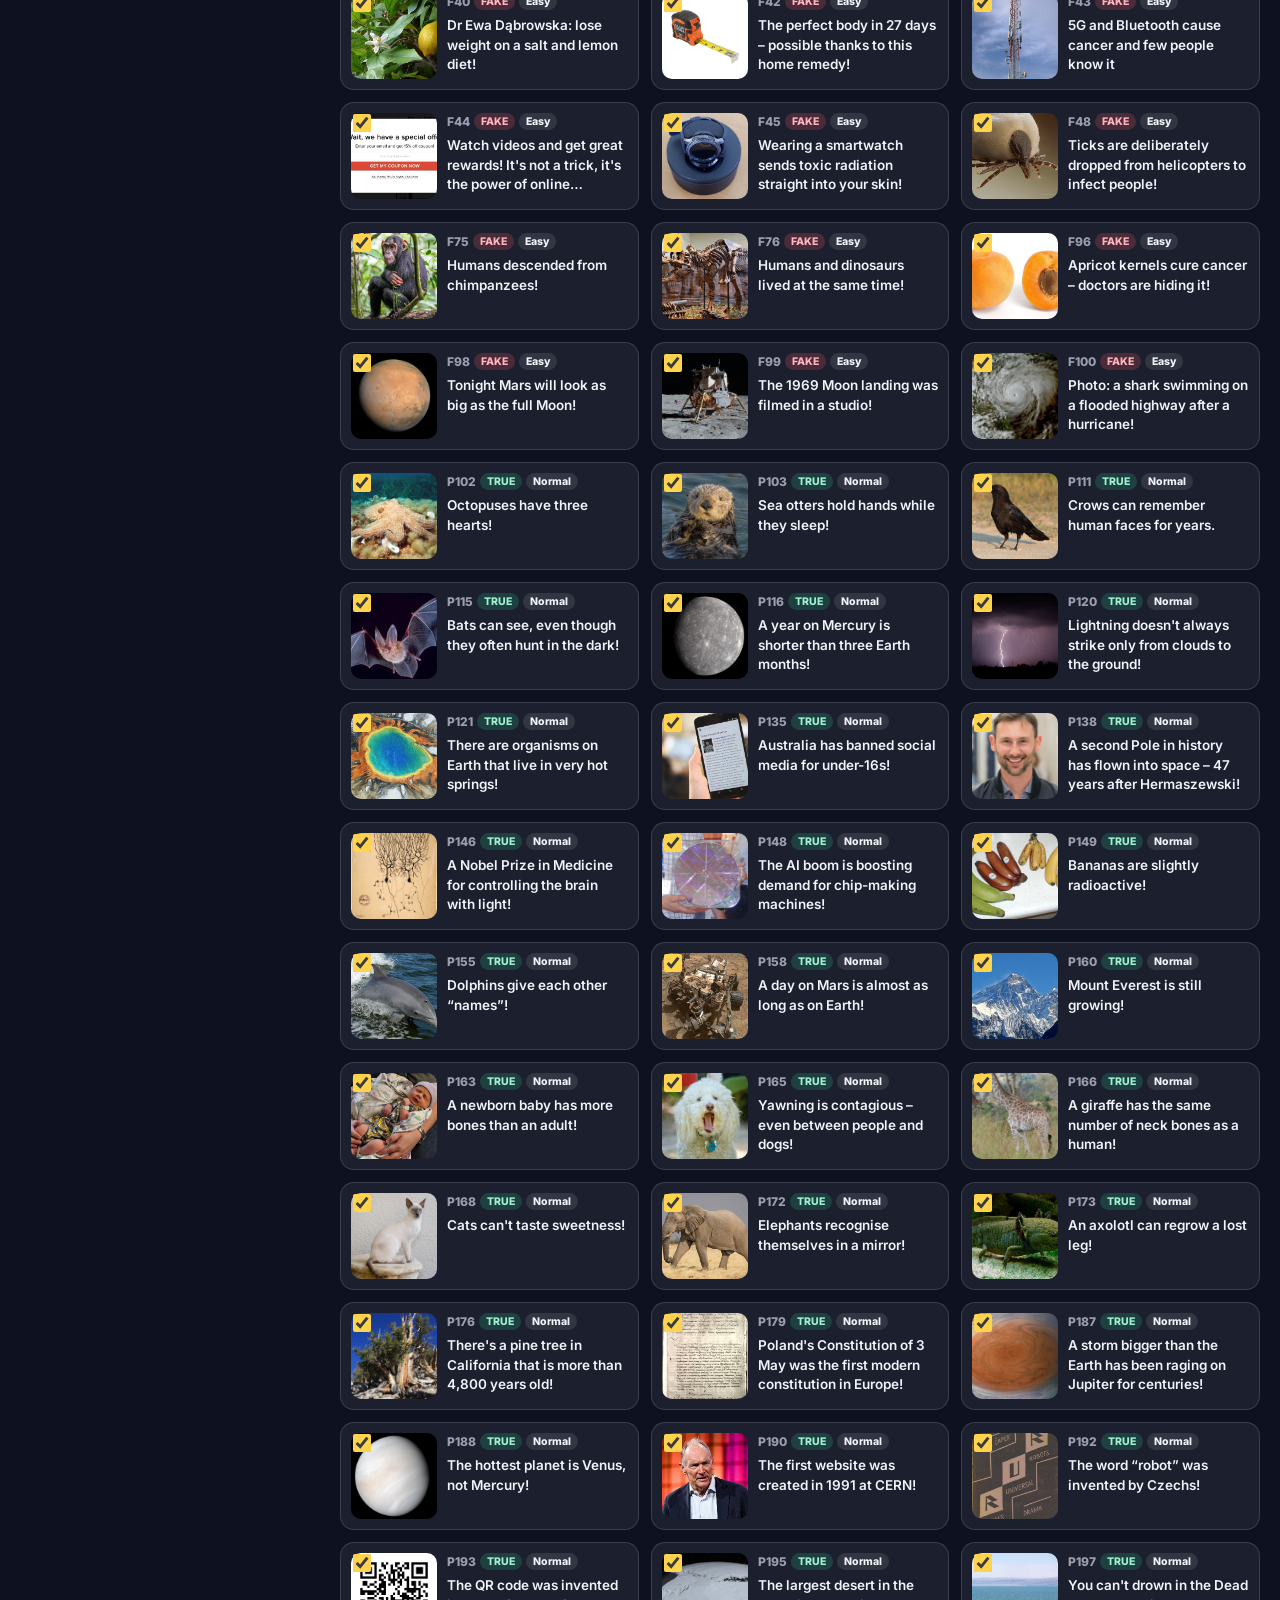
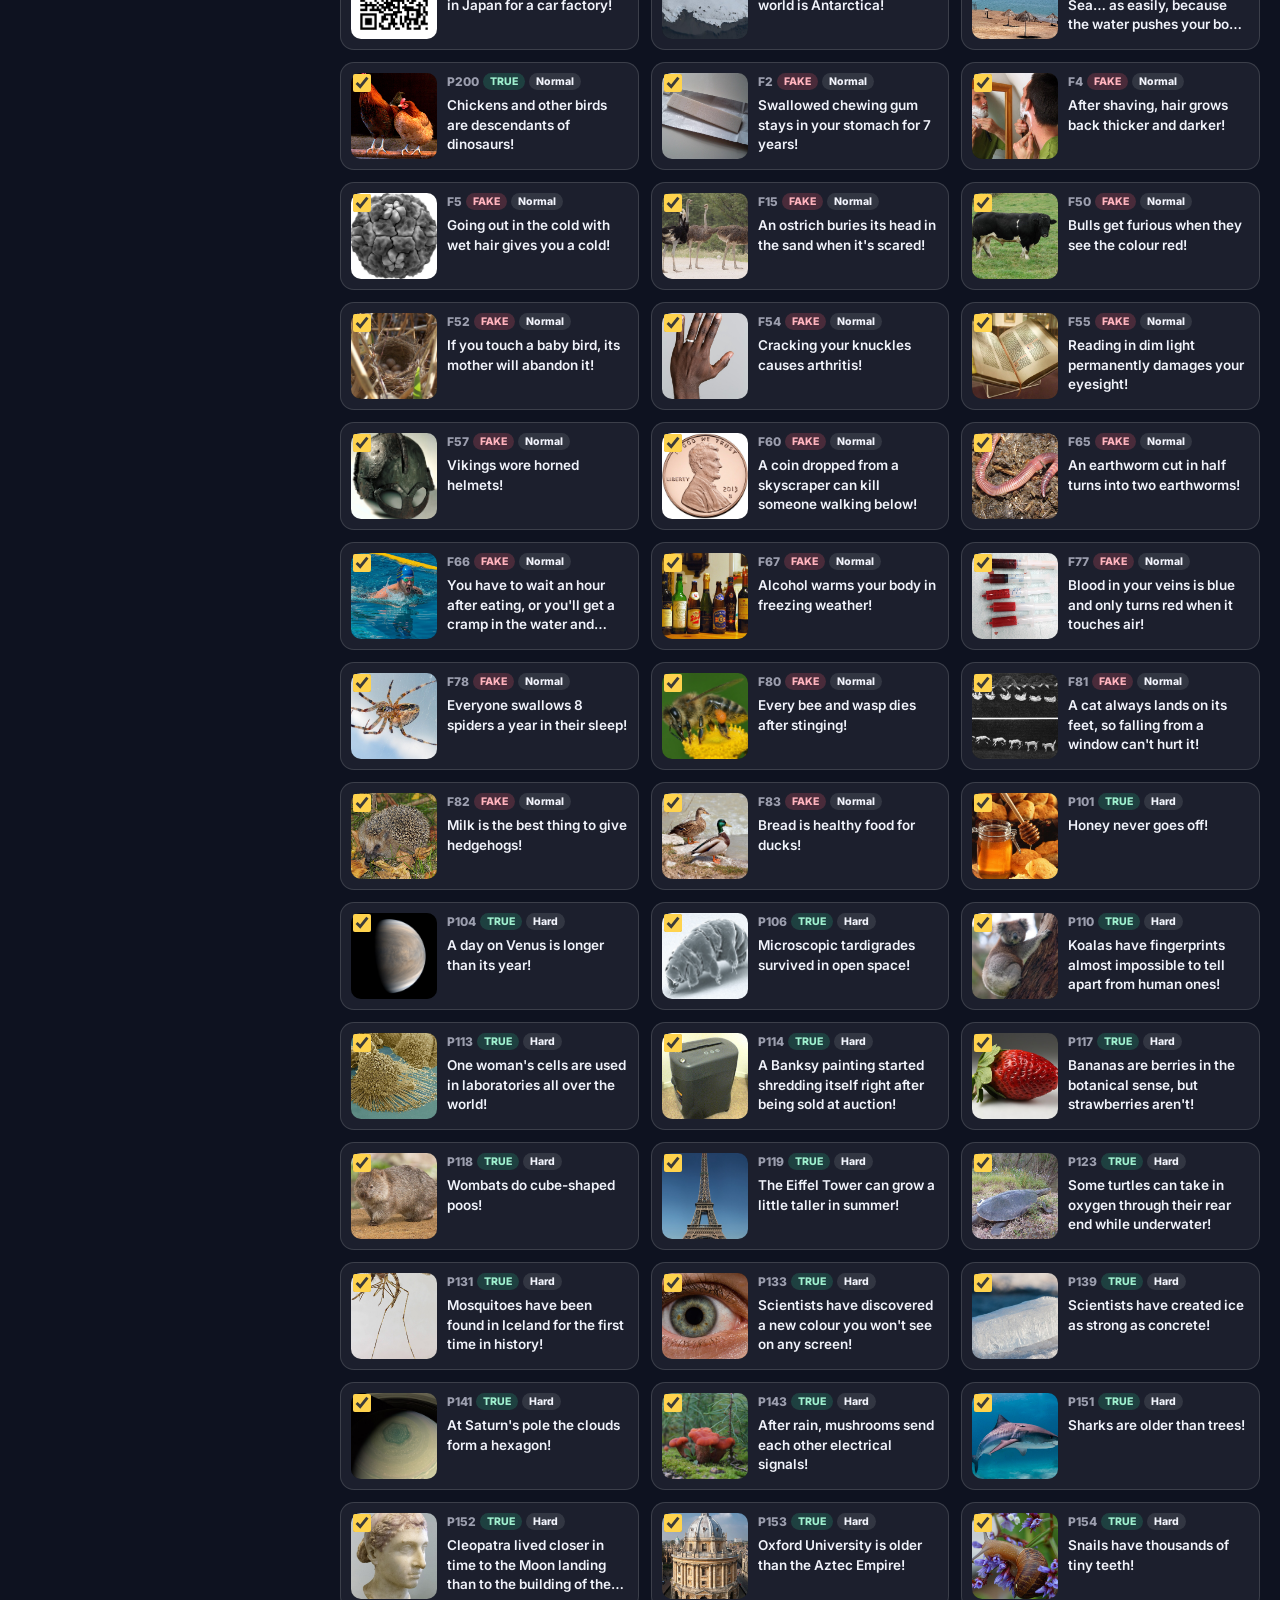
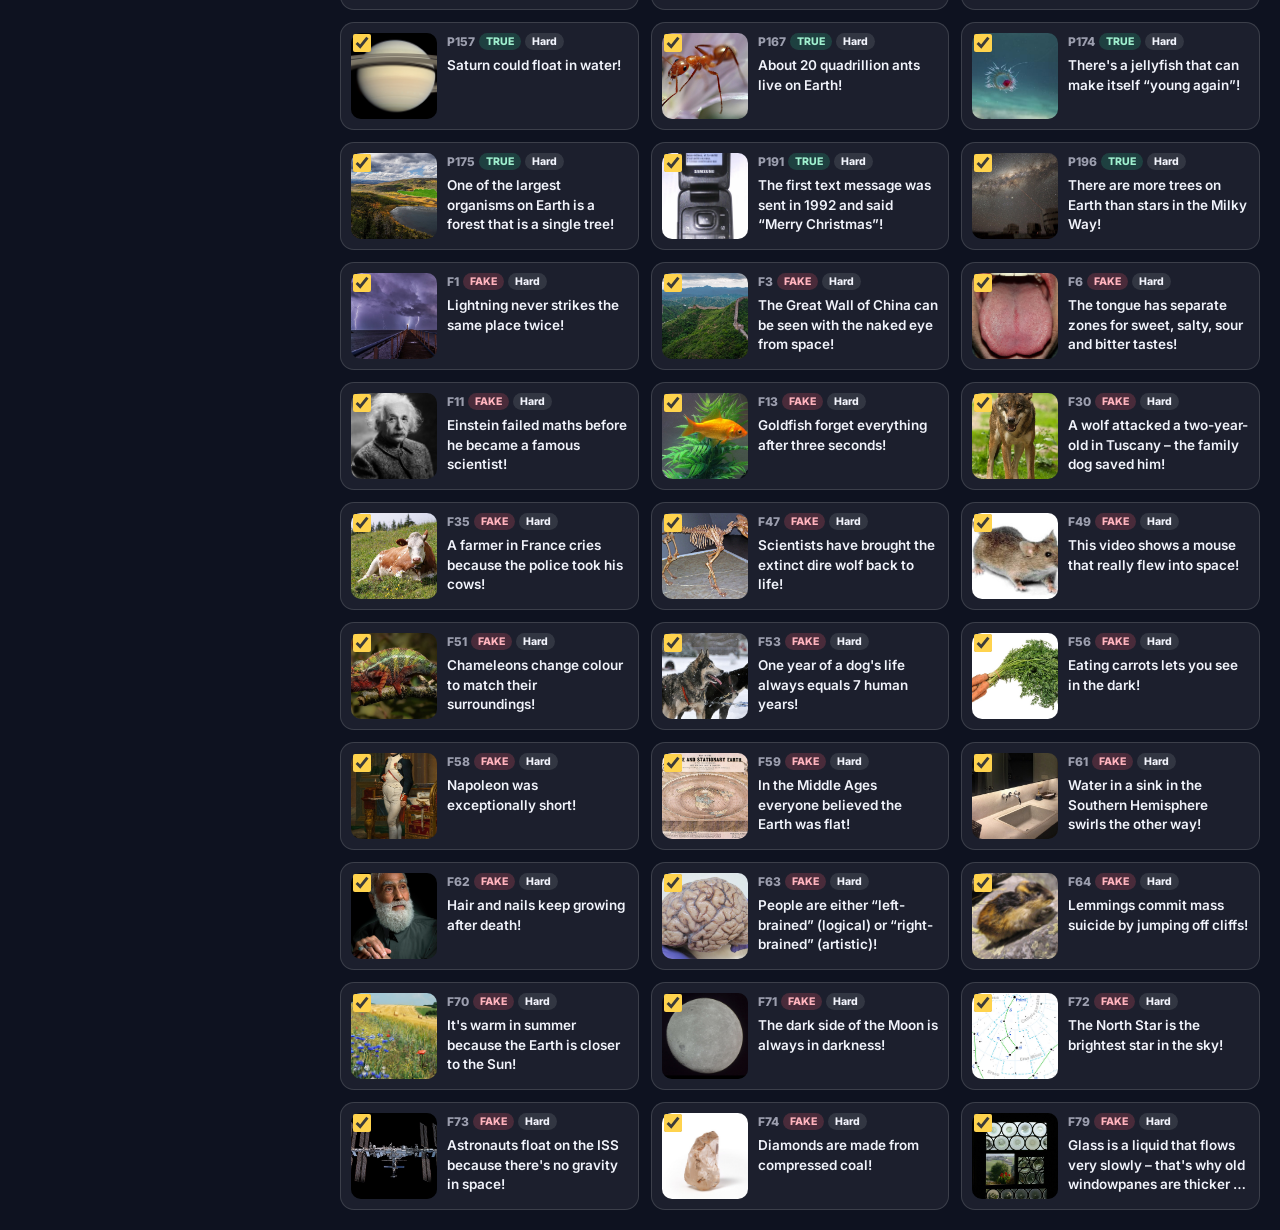
==== commit 96e18263: "PDF-y jak na pendrivie: karty bez kart zasad, pudełko z ulotką bez instrukcji A4 (PL/EN/DE) Co-Autho" ====
--- a/admin.html
+++ b/admin.html
@@ -53,14 +53,14 @@
   <div id="toast" class="toast no-print" role="status" aria-live="polite"></div>
 
   <script src="i18n.js?v=31"></script>
-  <script src="i18n-en.js?v=31"></script>
-  <script src="i18n-de.js?v=31"></script>
+  <script src="i18n-en.js?v=32"></script>
+  <script src="i18n-de.js?v=32"></script>
   <script src="pytania-en.js?v=31"></script>
   <script src="pytania-de.js?v=31"></script>
   <script src="questions.js?v=31"></script>
   <script src="powerups.js?v=31"></script>
-  <script src="dodatki.js?v=33"></script>
+  <script src="dodatki.js?v=34"></script>
   <script src="makieta.js?v=31"></script>
-  <script src="admin.js?v=31"></script>
+  <script src="admin.js?v=32"></script>
 </body>
 </html>
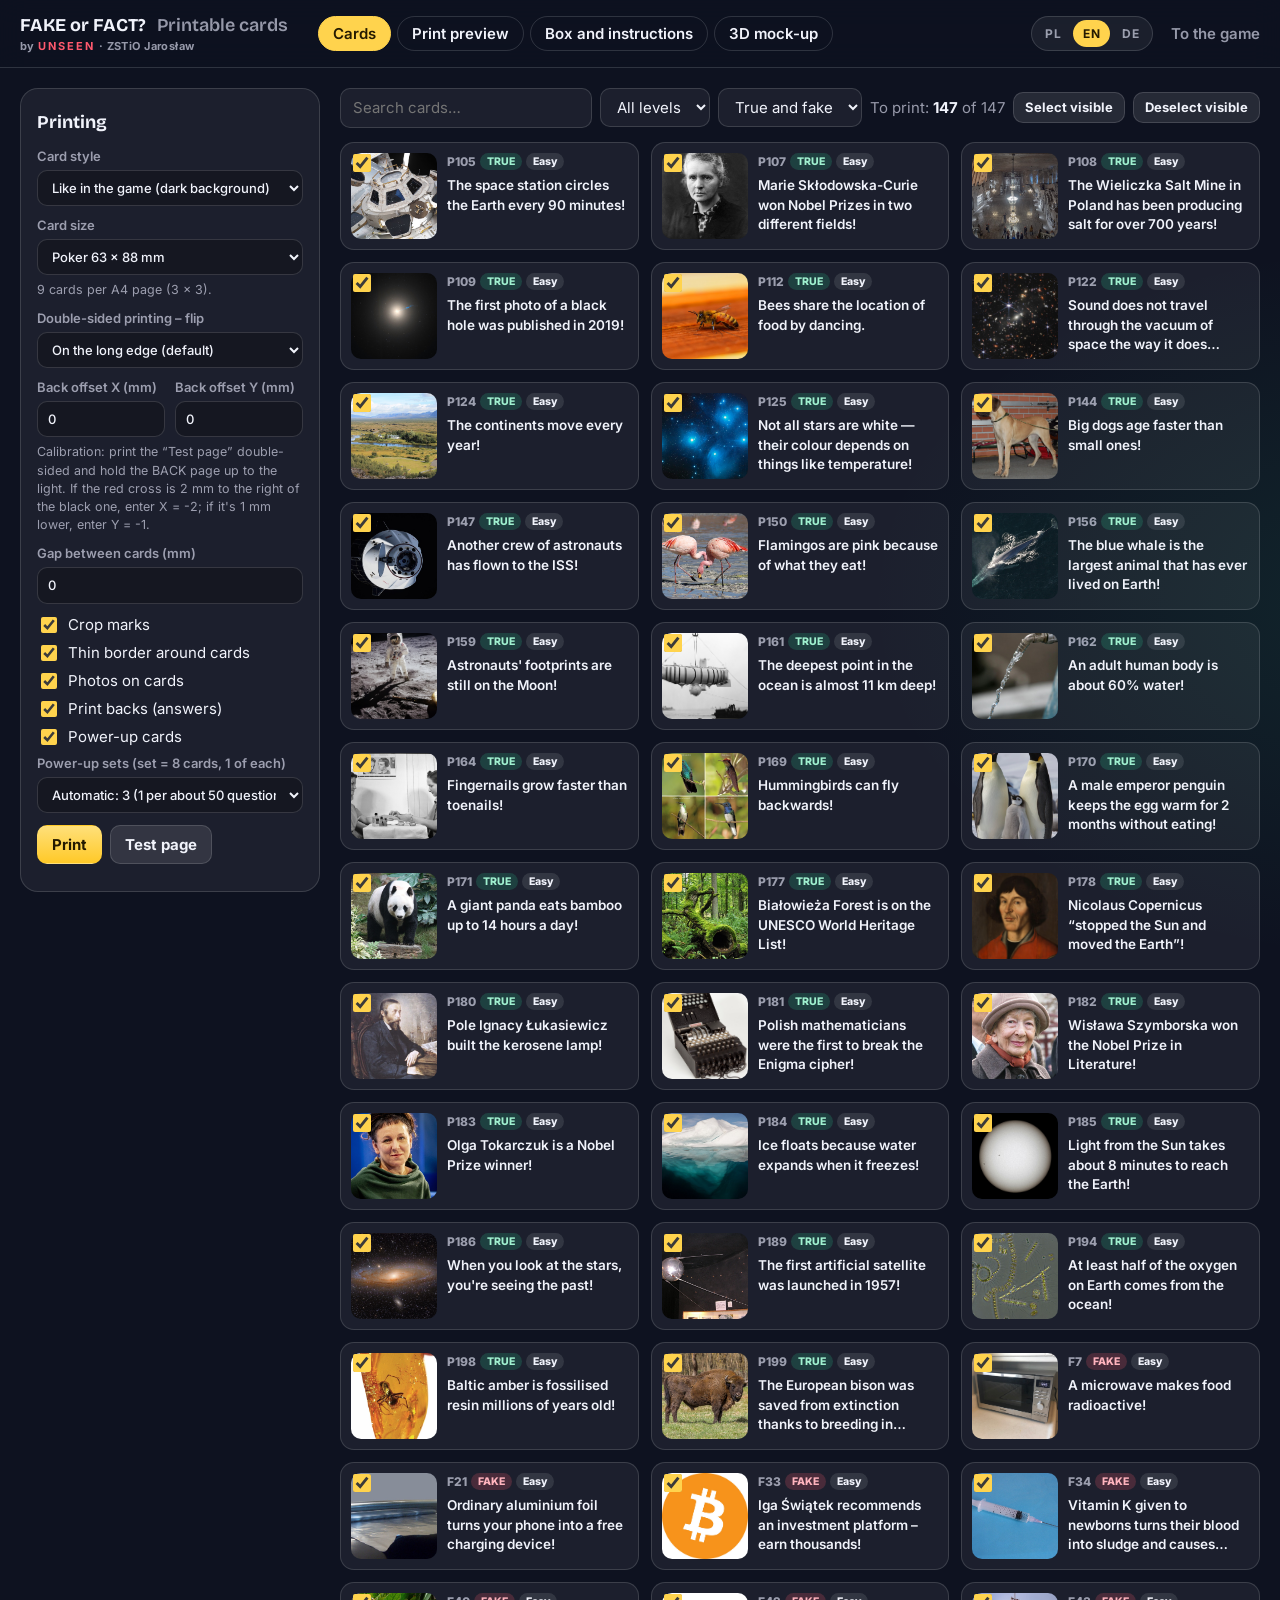
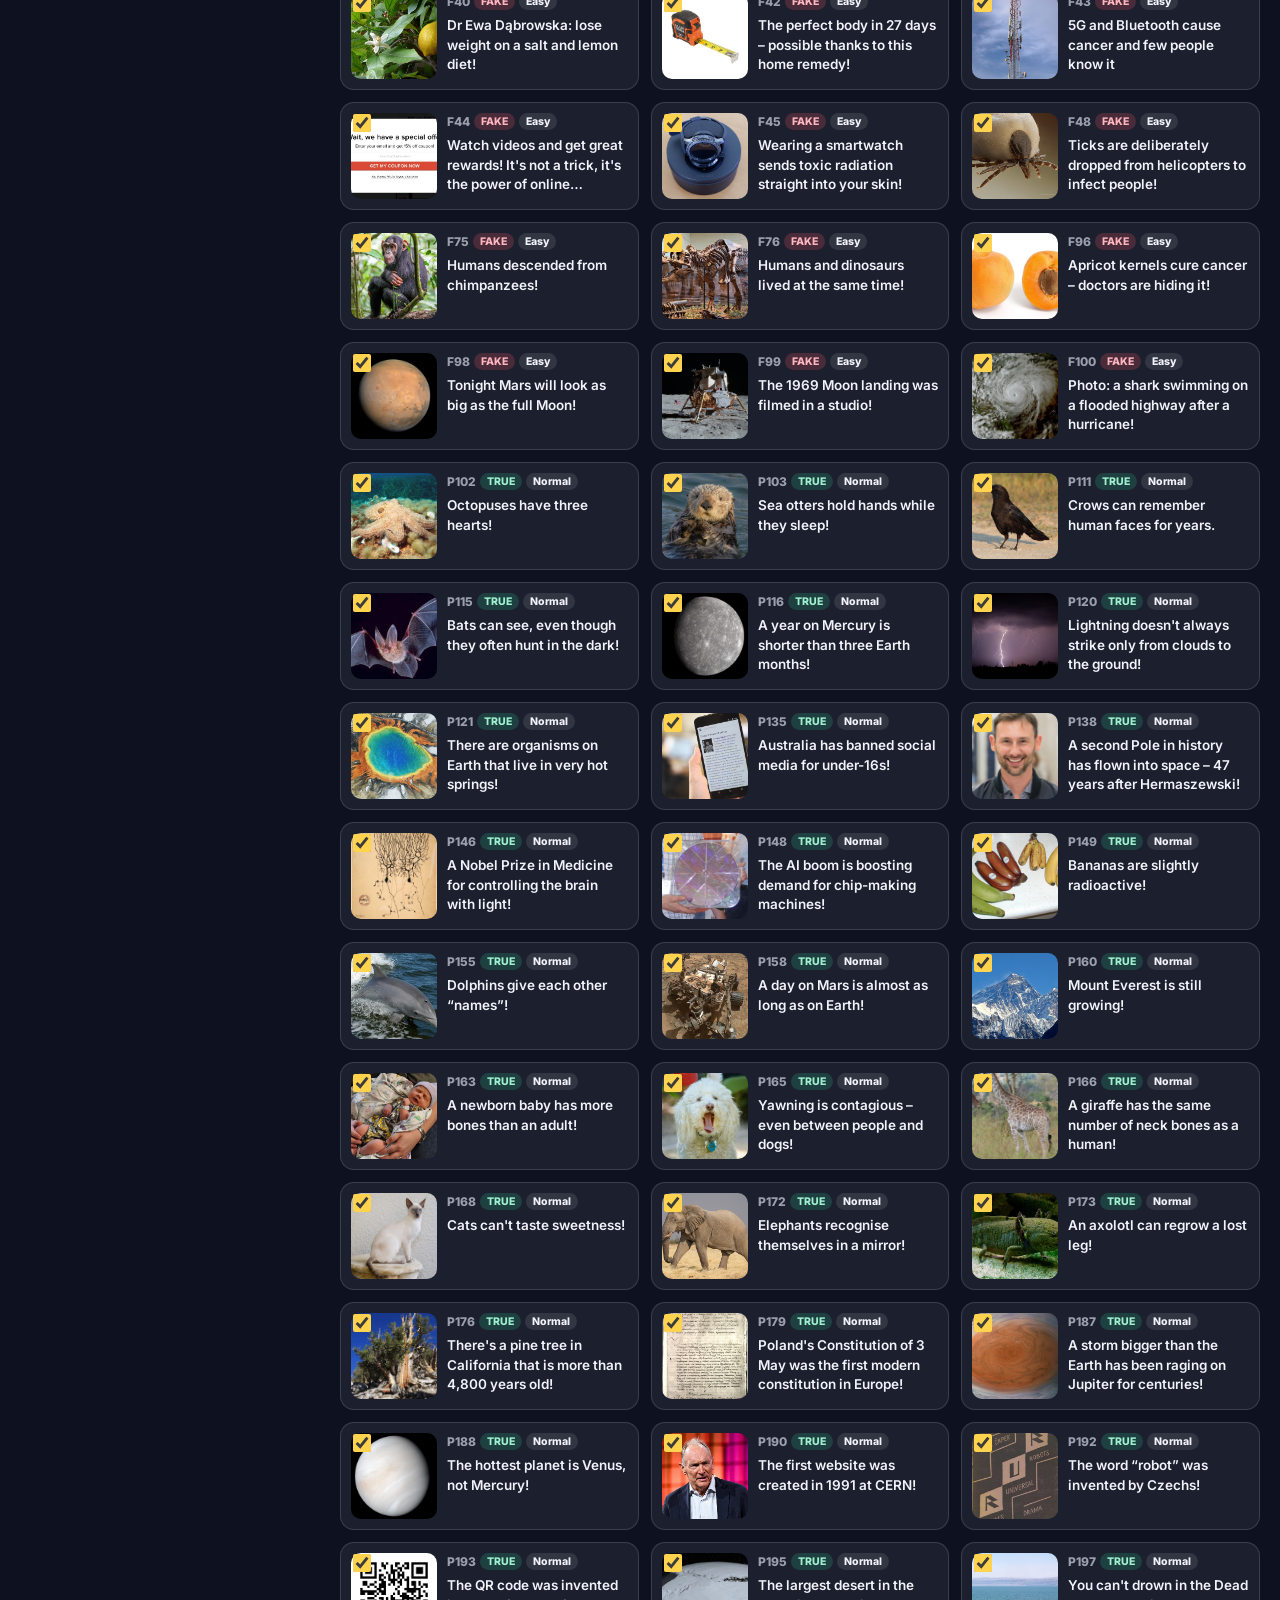
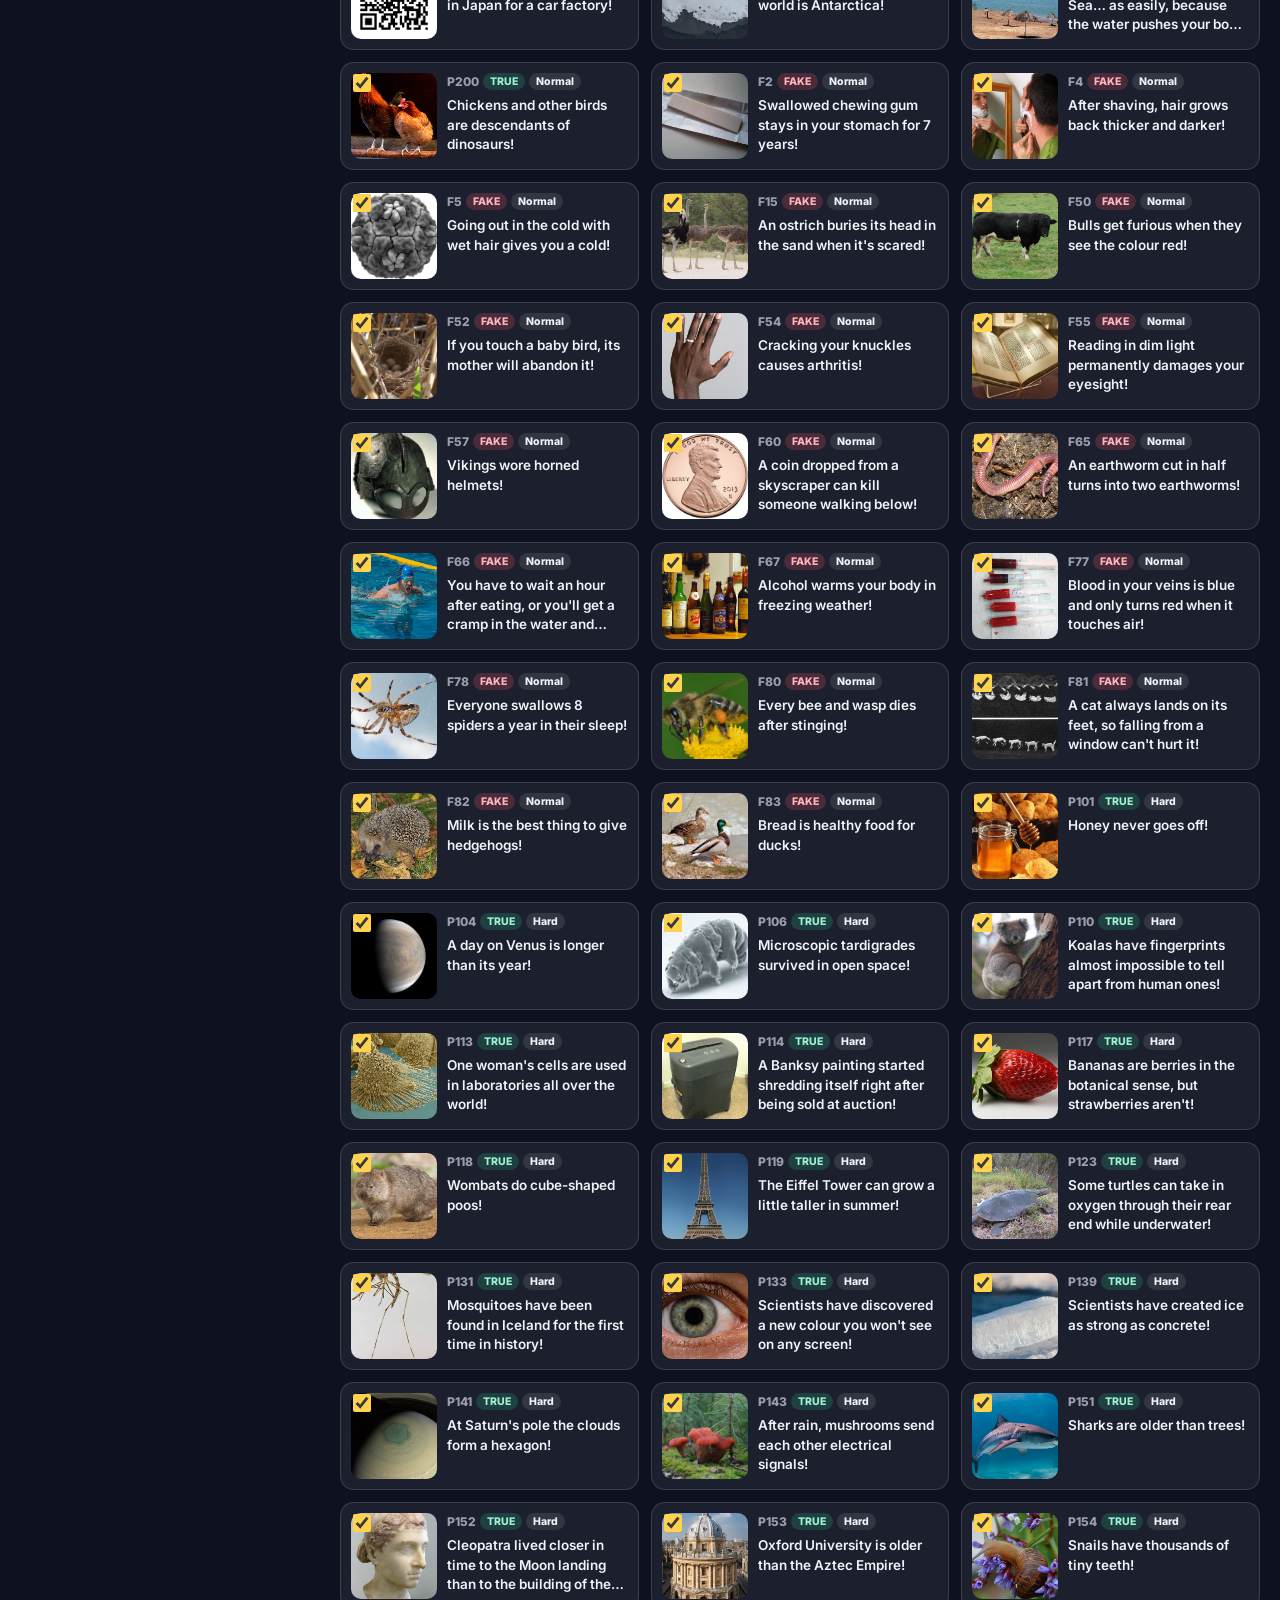
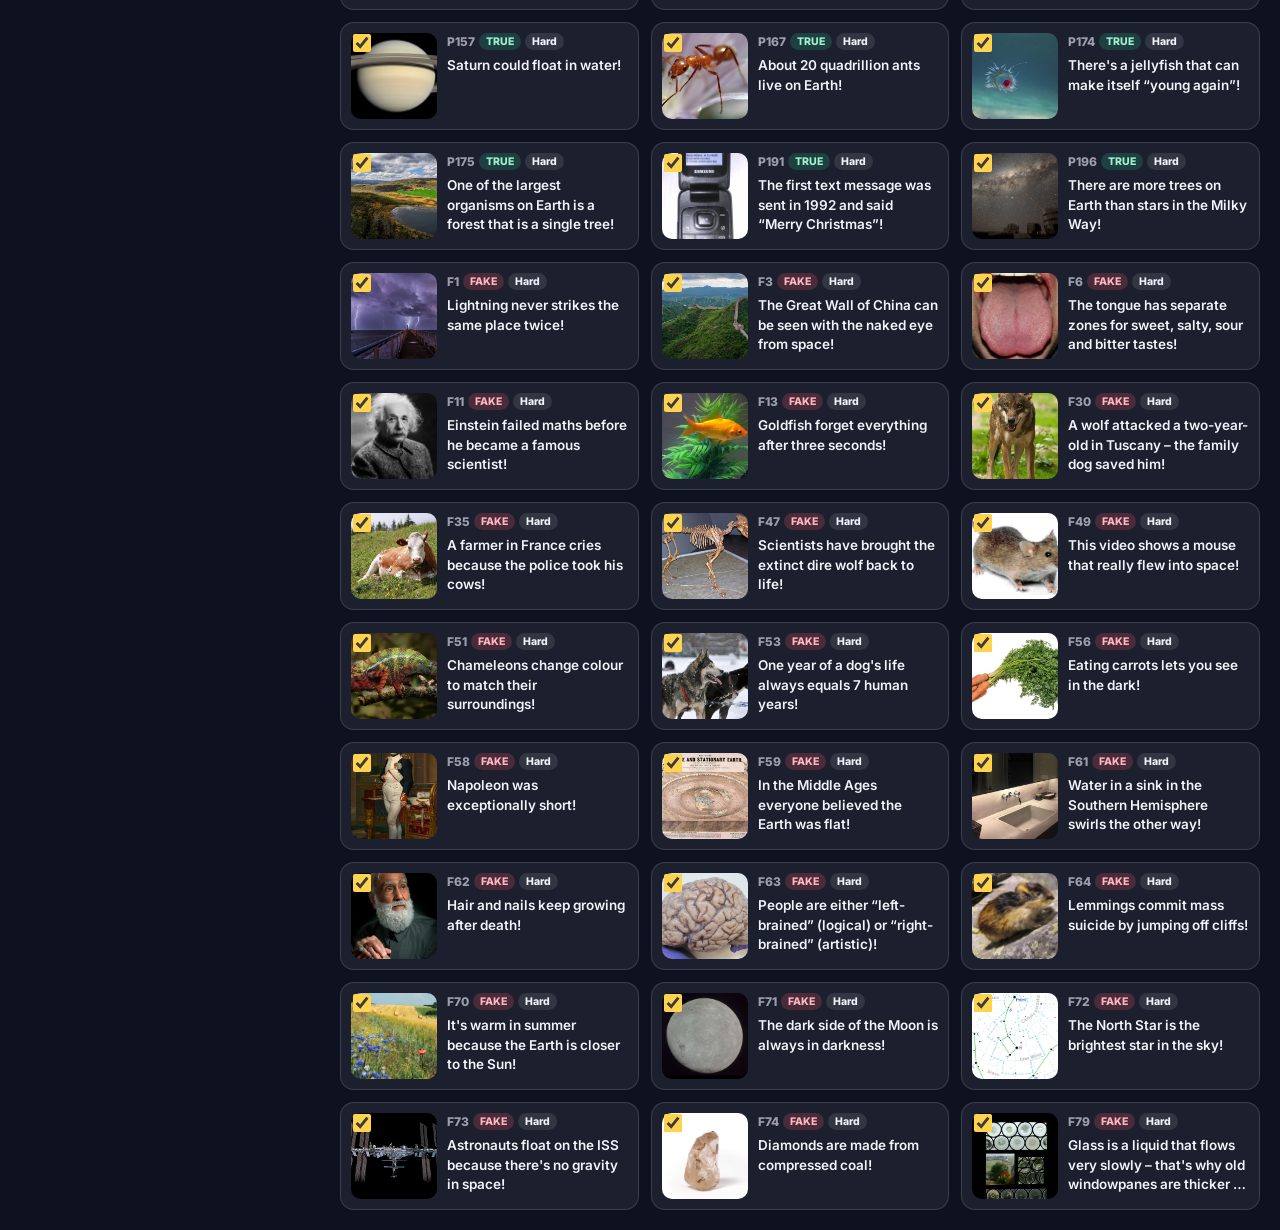
==== commit 84feb05e: "PDF-y z płaskich obrazów 300 dpi (bez czarnych pasków i plam), bez pobierania na stronie gry Co-Auth" ====
--- a/admin.html
+++ b/admin.html
@@ -14,7 +14,7 @@
   <link rel="preconnect" href="https://fonts.googleapis.com">
   <link rel="preconnect" href="https://fonts.gstatic.com" crossorigin>
   <link href="https://fonts.googleapis.com/css2?family=Bricolage+Grotesque:opsz,wght@12..96,600;12..96,700;12..96,800&family=Inter:wght@400;500;600;700&display=swap" rel="stylesheet">
-  <link rel="stylesheet" href="admin.css?v=32">
+  <link rel="stylesheet" href="admin.css?v=33">
 </head>
 <body>
   <header class="topbar no-print">
@@ -61,6 +61,6 @@
   <script src="powerups.js?v=31"></script>
   <script src="dodatki.js?v=34"></script>
   <script src="makieta.js?v=31"></script>
-  <script src="admin.js?v=32"></script>
+  <script src="admin.js?v=33"></script>
 </body>
 </html>
--- a/admin.css
+++ b/admin.css
@@ -447,3 +447,10 @@
   .dark .c-post, .dark .b-stamp { box-shadow: 0 .5mm 0 rgba(0, 0, 0, .3); }
   .dark.pu-front.pomoc .pu-panel, .dark.pu-front.atak .pu-panel { box-shadow: inset 0 .3mm 0 rgba(255, 255, 255, .2); }
 }
+
+/* ?druk=…&strona=N – jedna strona A4 na cały ekran, jak na wydruku (zrzut do PDF z obrazów) */
+html:has(body.jedna-strona), body.jedna-strona { background: #fff !important; overflow: hidden; }
+.jedna-strona .layout, .jedna-strona .main, .jedna-strona section { display: block; padding: 0 !important; margin: 0 !important; }
+.jedna-strona .sheets { zoom: 1 !important; gap: 0; padding: 0; display: block; }
+.jedna-strona .sheet { box-shadow: none; overflow: hidden; margin: 0; }
+.jedna-strona .sheet::before { display: none; }
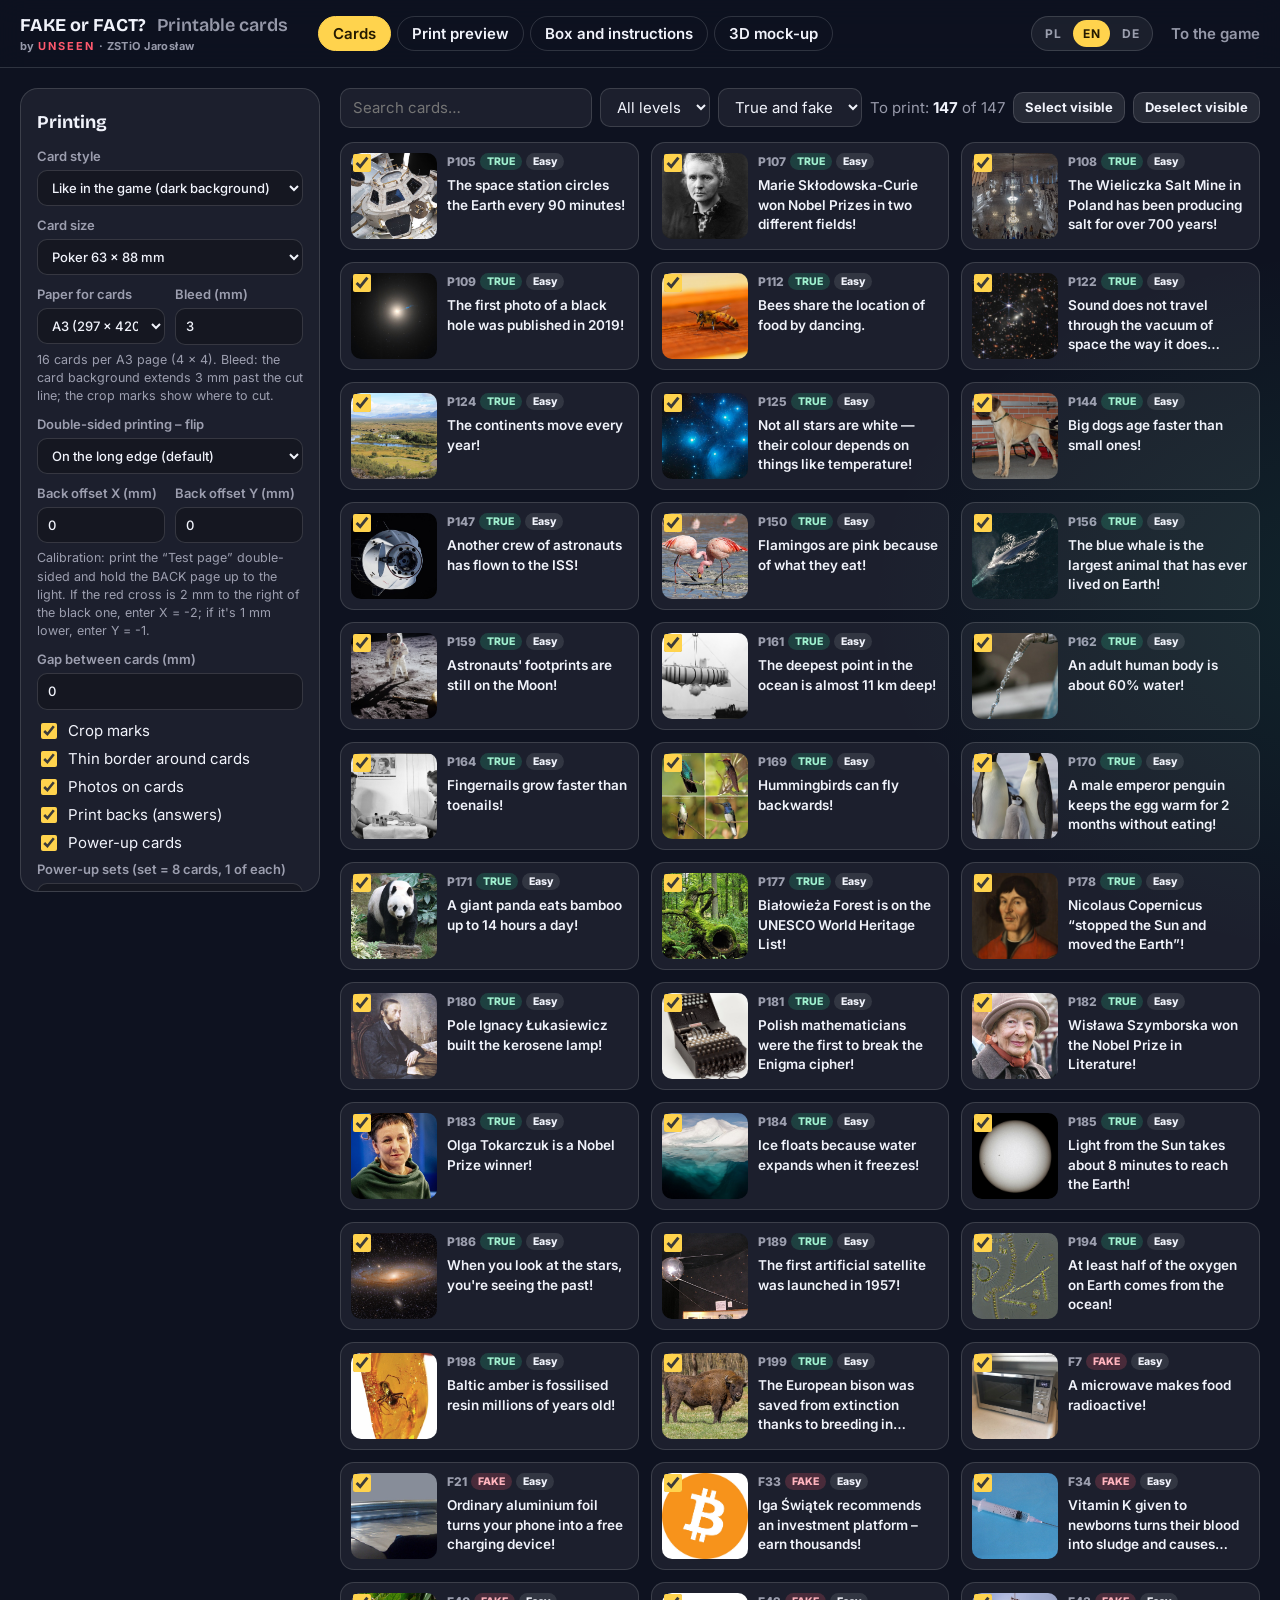
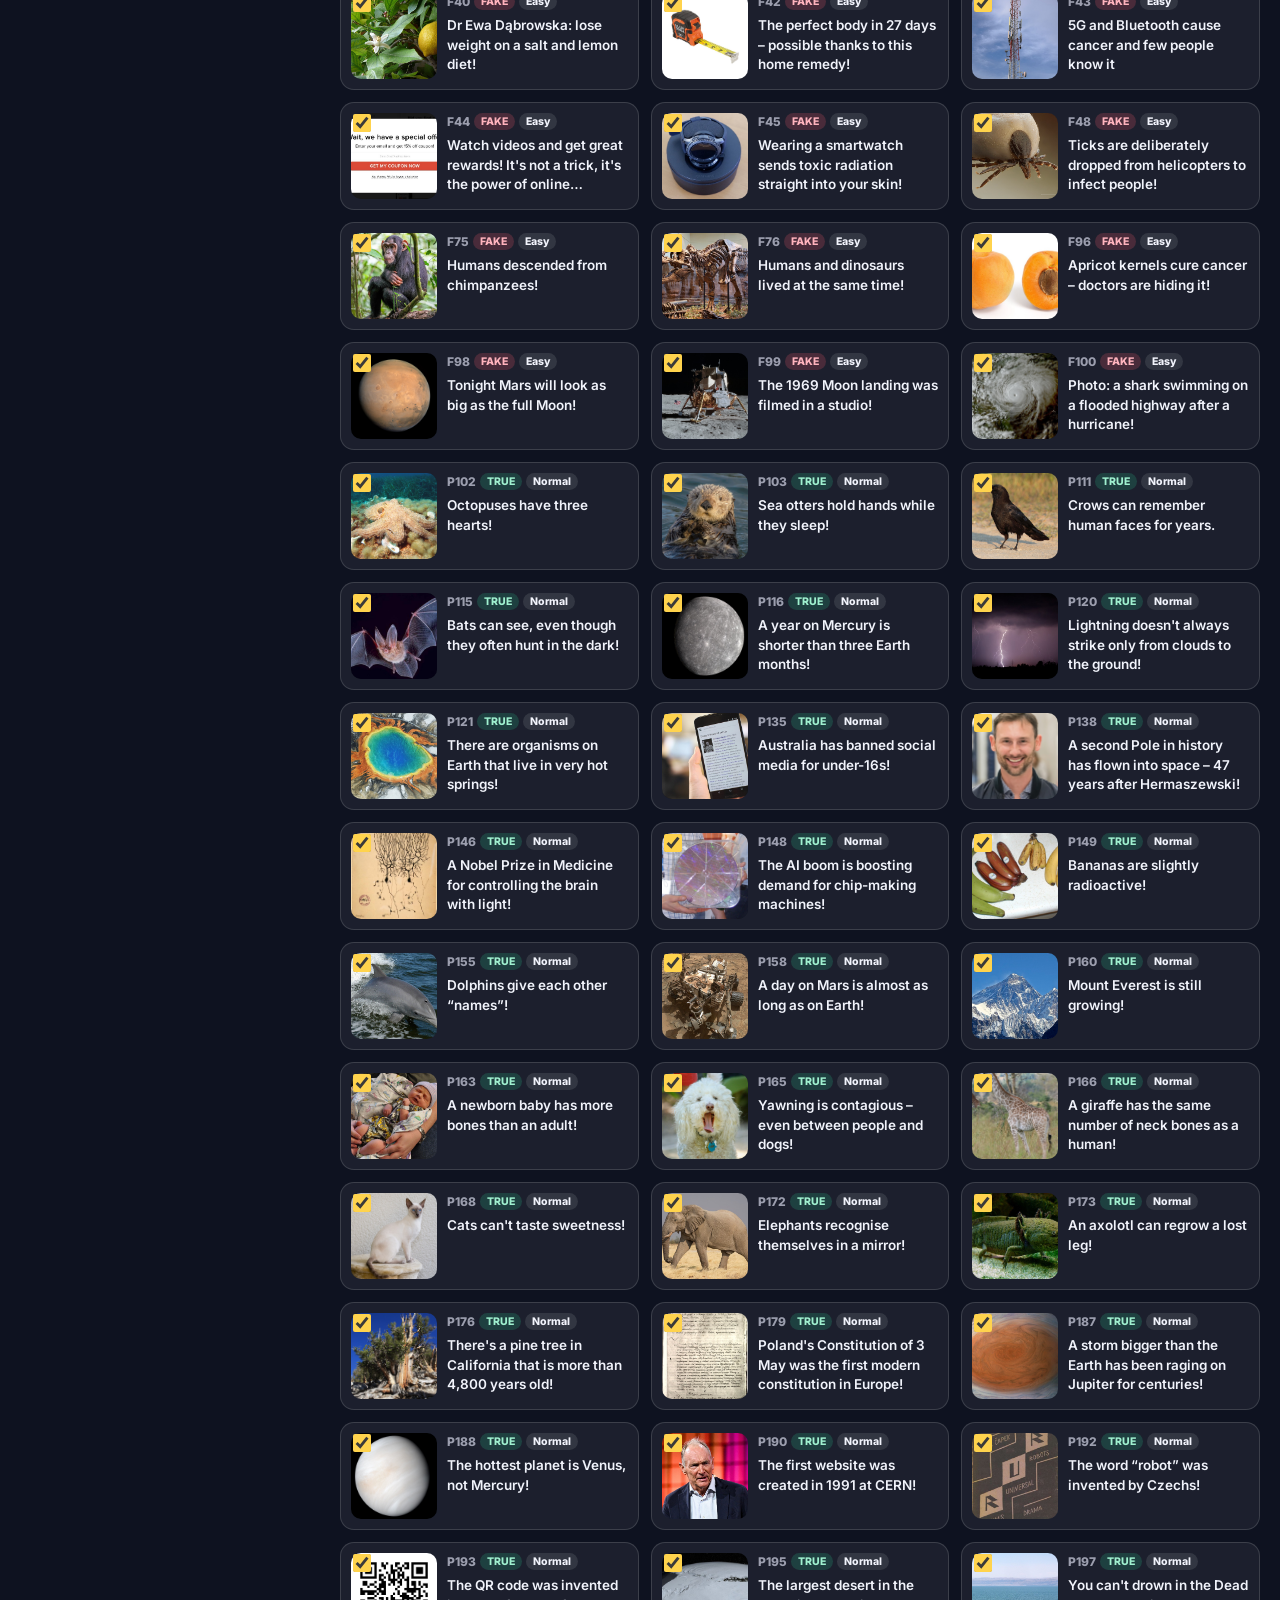
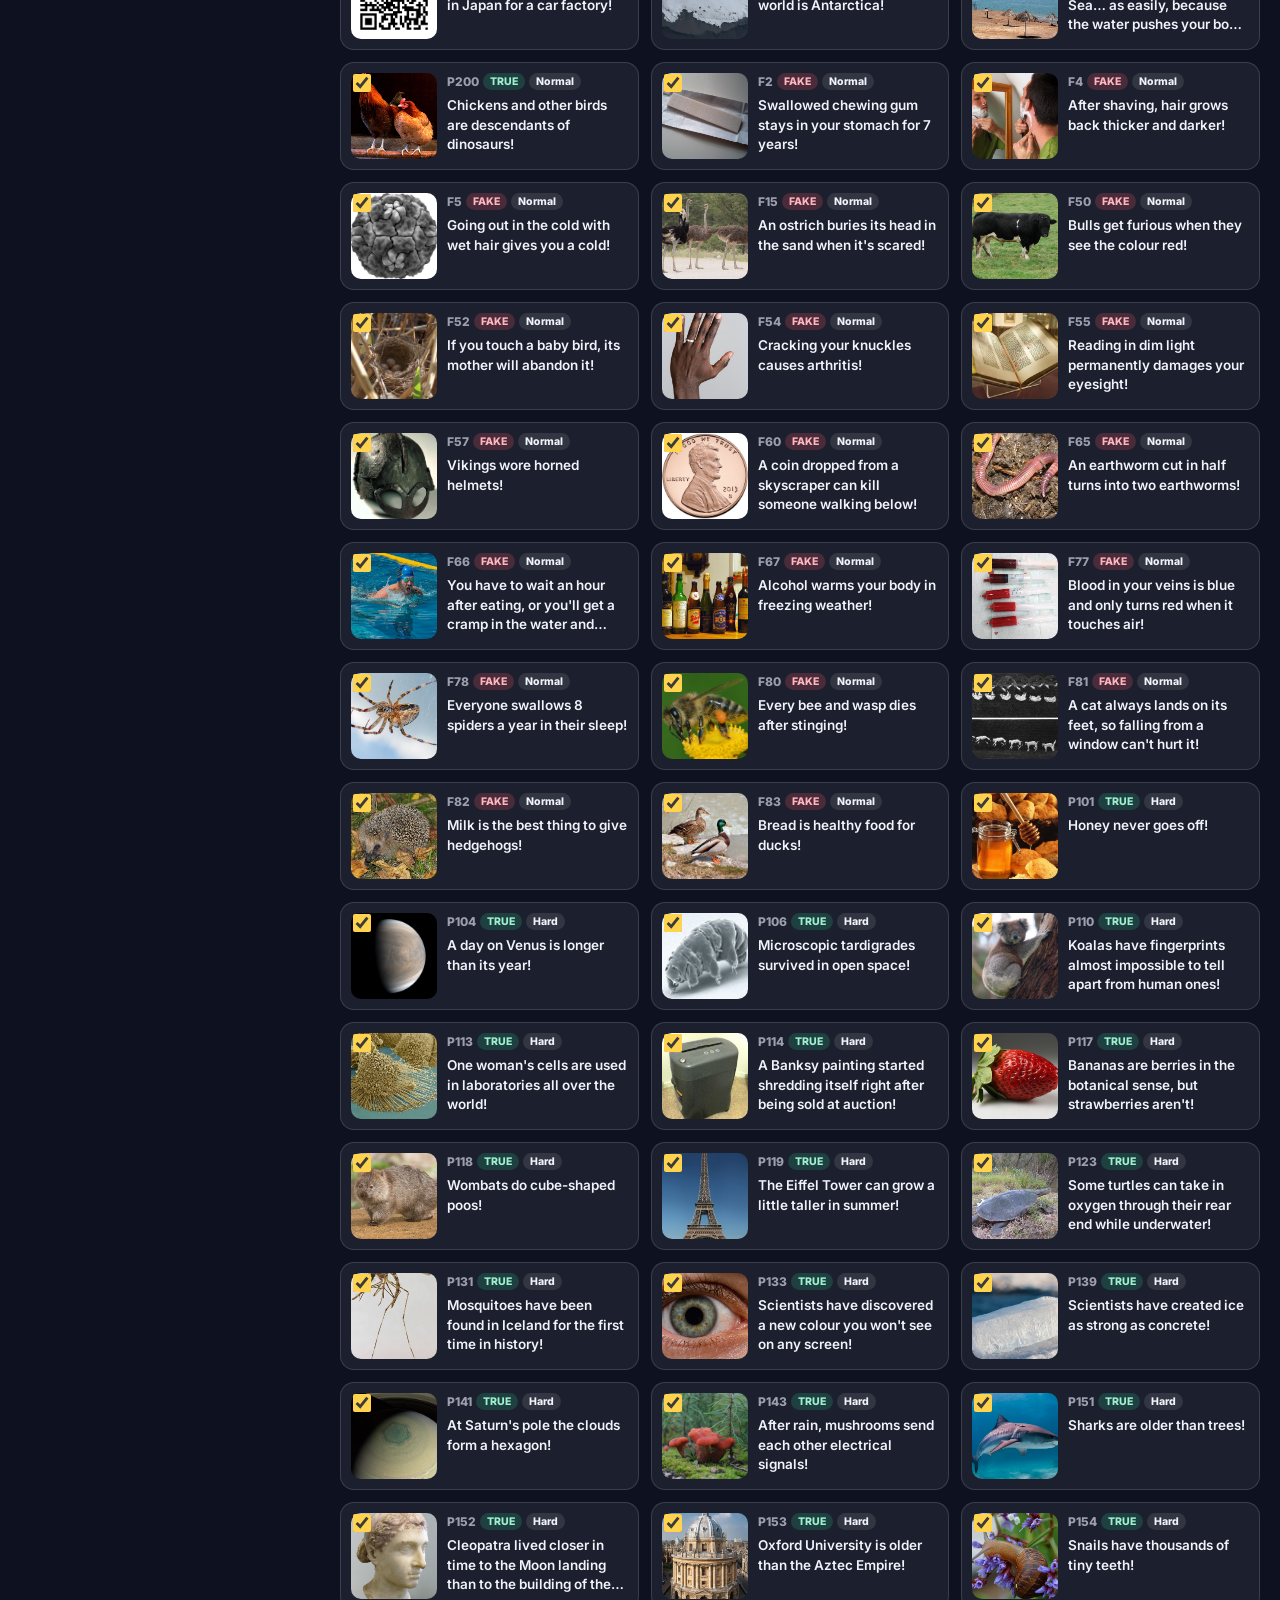
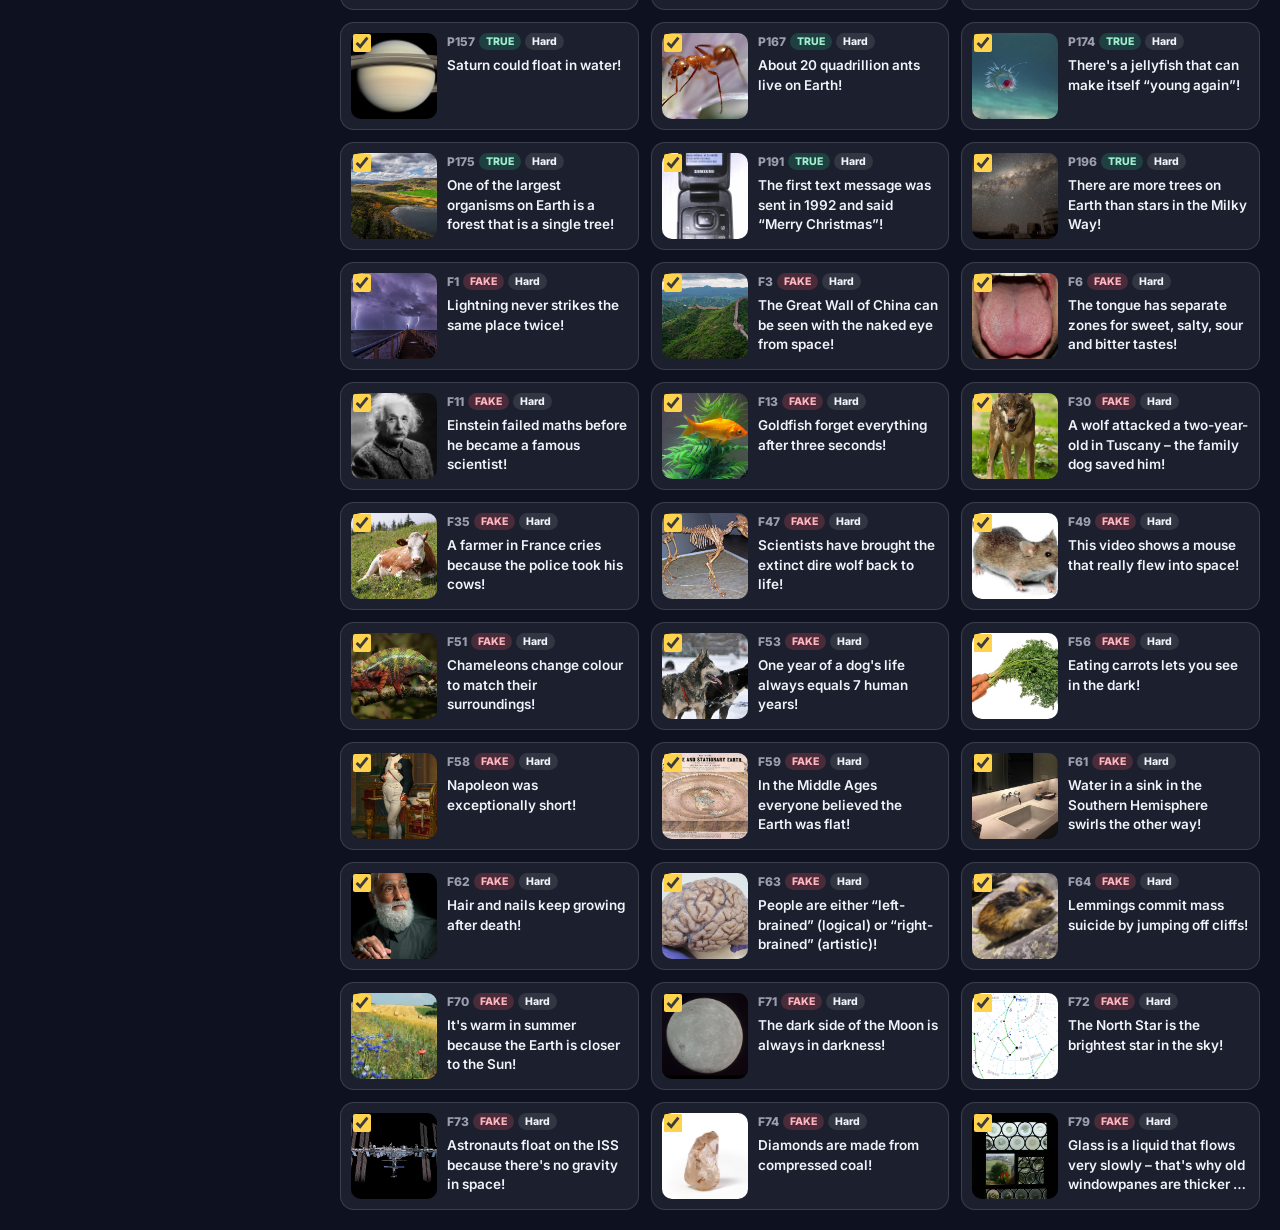
==== commit cb5e81b7: "Karty na A3 ze spadem 3 mm, pudełko i ulotka A4 dopasowane do kart (PDF-y PL/EN/DE) Co-Authored-By: " ====
--- a/admin.html
+++ b/admin.html
@@ -14,7 +14,8 @@
   <link rel="preconnect" href="https://fonts.googleapis.com">
   <link rel="preconnect" href="https://fonts.gstatic.com" crossorigin>
   <link href="https://fonts.googleapis.com/css2?family=Bricolage+Grotesque:opsz,wght@12..96,600;12..96,700;12..96,800&family=Inter:wght@400;500;600;700&display=swap" rel="stylesheet">
-  <link rel="stylesheet" href="admin.css?v=33">
+  <link rel="stylesheet" href="admin.css?v=34">
+  <style id="rozmiar-strony"></style>
 </head>
 <body>
   <header class="topbar no-print">
@@ -53,14 +54,14 @@
   <div id="toast" class="toast no-print" role="status" aria-live="polite"></div>
 
   <script src="i18n.js?v=31"></script>
-  <script src="i18n-en.js?v=32"></script>
-  <script src="i18n-de.js?v=32"></script>
+  <script src="i18n-en.js?v=33"></script>
+  <script src="i18n-de.js?v=33"></script>
   <script src="pytania-en.js?v=31"></script>
   <script src="pytania-de.js?v=31"></script>
   <script src="questions.js?v=31"></script>
   <script src="powerups.js?v=31"></script>
-  <script src="dodatki.js?v=34"></script>
+  <script src="dodatki.js?v=35"></script>
   <script src="makieta.js?v=31"></script>
-  <script src="admin.js?v=33"></script>
+  <script src="admin.js?v=34"></script>
 </body>
 </html>
--- a/admin.css
+++ b/admin.css
@@ -454,3 +454,15 @@
 .jedna-strona .sheets { zoom: 1 !important; gap: 0; padding: 0; display: block; }
 .jedna-strona .sheet { box-shadow: none; overflow: hidden; margin: 0; }
 .jedna-strona .sheet::before { display: none; }
+
+/* spad: komórka jest większa od karty o spad z każdej strony; przezroczysta ramka o szerokości spadu
+   wypycha treść do środka, a tło karty (rysowane od krawędzi ramki) wychodzi poza linię cięcia */
+.sheet.spad .cell > .card { border: var(--spad) solid transparent; background-origin: border-box; background-clip: border-box; background-repeat: no-repeat; }
+.sheet.spad .cell > .light.pu-front { box-shadow: inset 0 0 0 1.6mm var(--p-real); }
+.sheet.spad .cell > .light.pu-front.atak { box-shadow: inset 0 0 0 1.6mm var(--p-fake); }
+.sheet.spad.outline .cell { outline: none; }
+/* spad pudełka i ulotki: ciemne tło 3 mm poza linią cięcia */
+.bx-lines .bleed { fill: #0e1220; stroke: #0e1220; stroke-width: 6; stroke-linejoin: miter; }
+.ulotka .bx-head { top: 4mm; font-size: 7pt; }
+.ulotka .bx-legend { bottom: 5mm; }
+.jedna-strona.czeka .sheets { visibility: hidden; }
